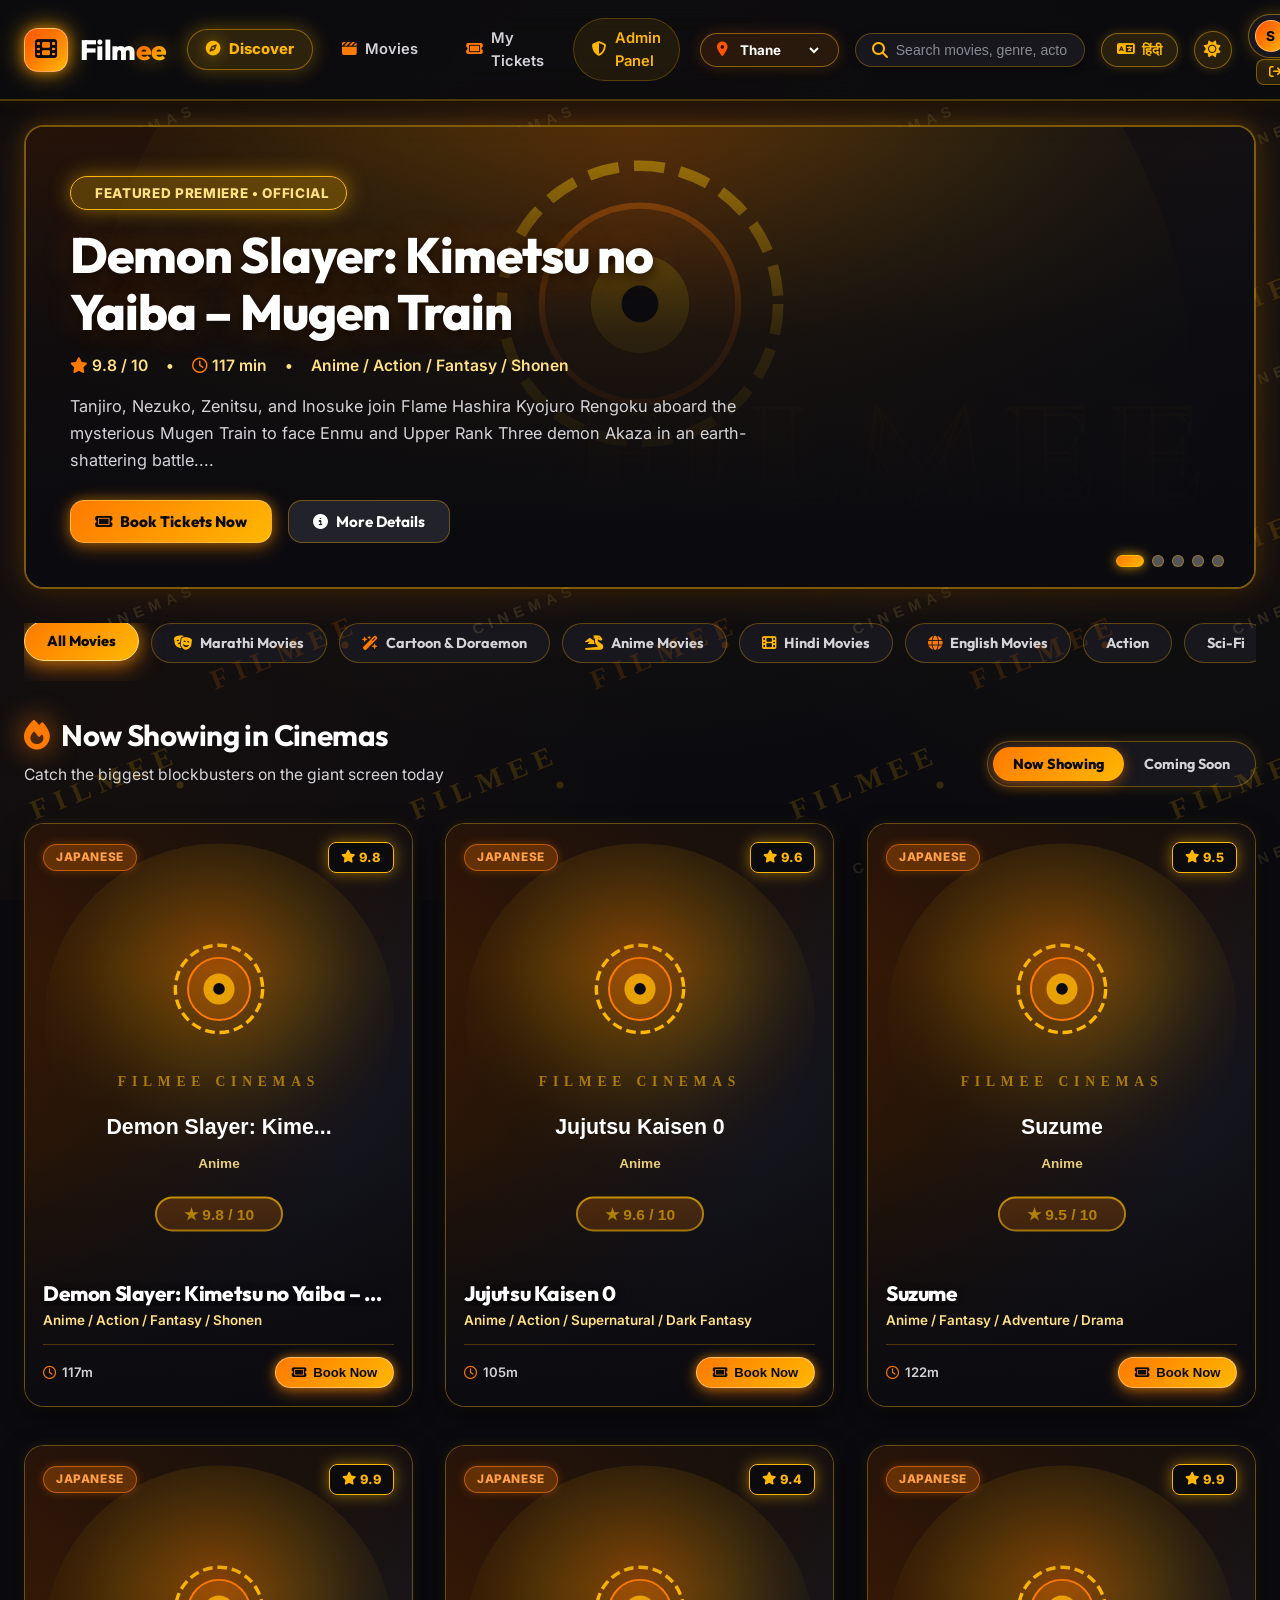
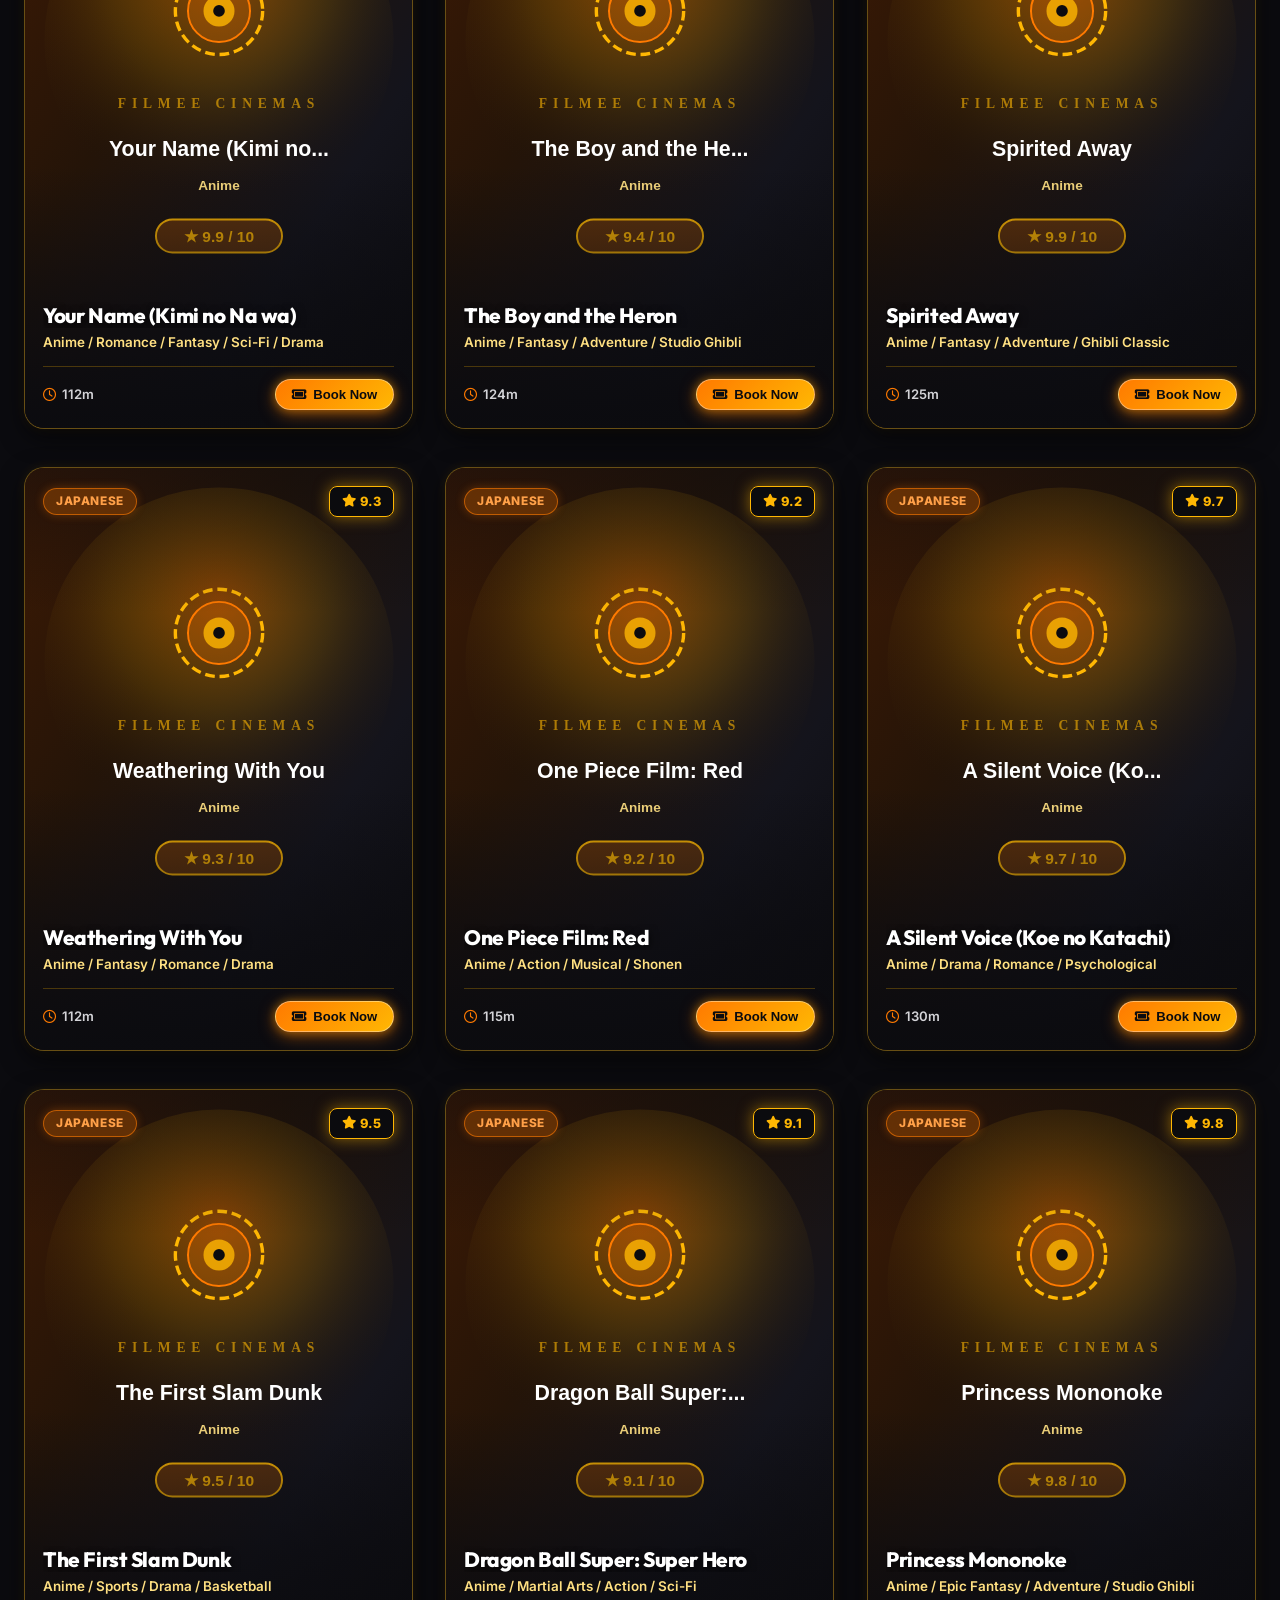
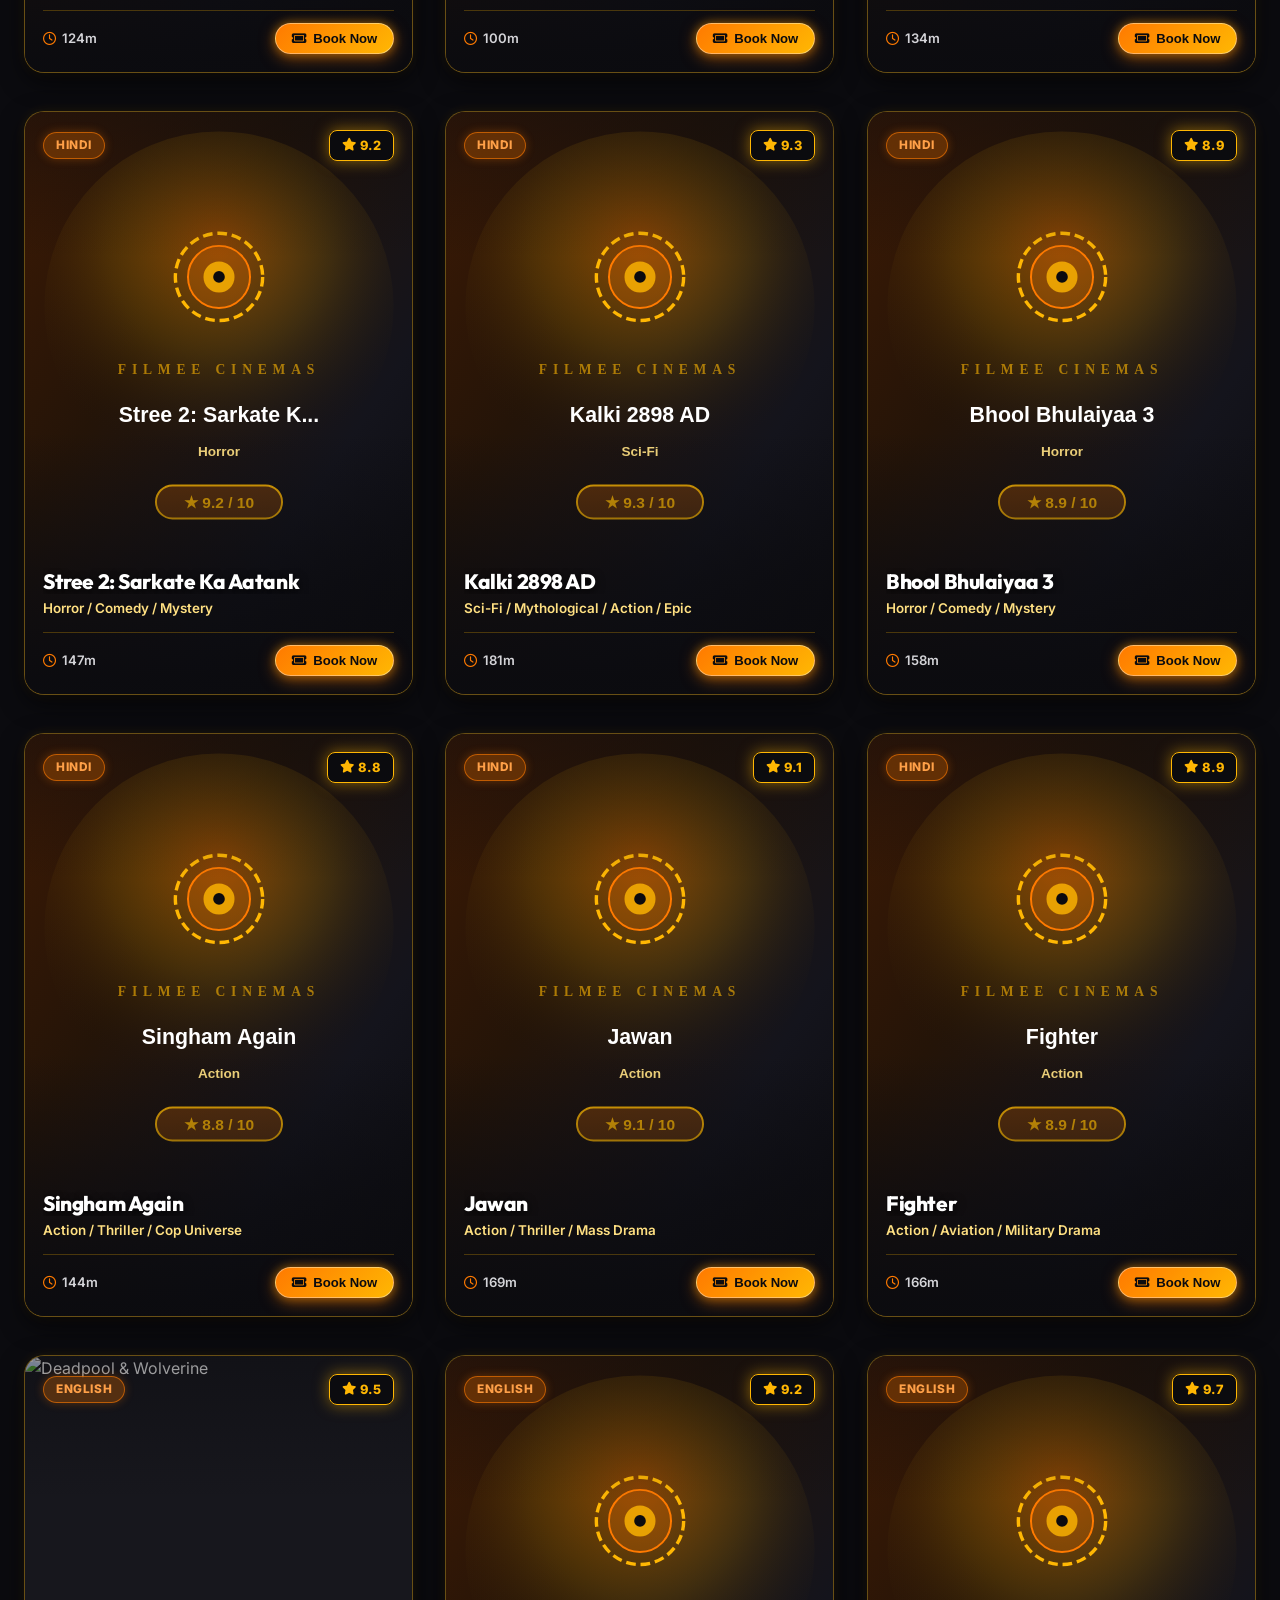
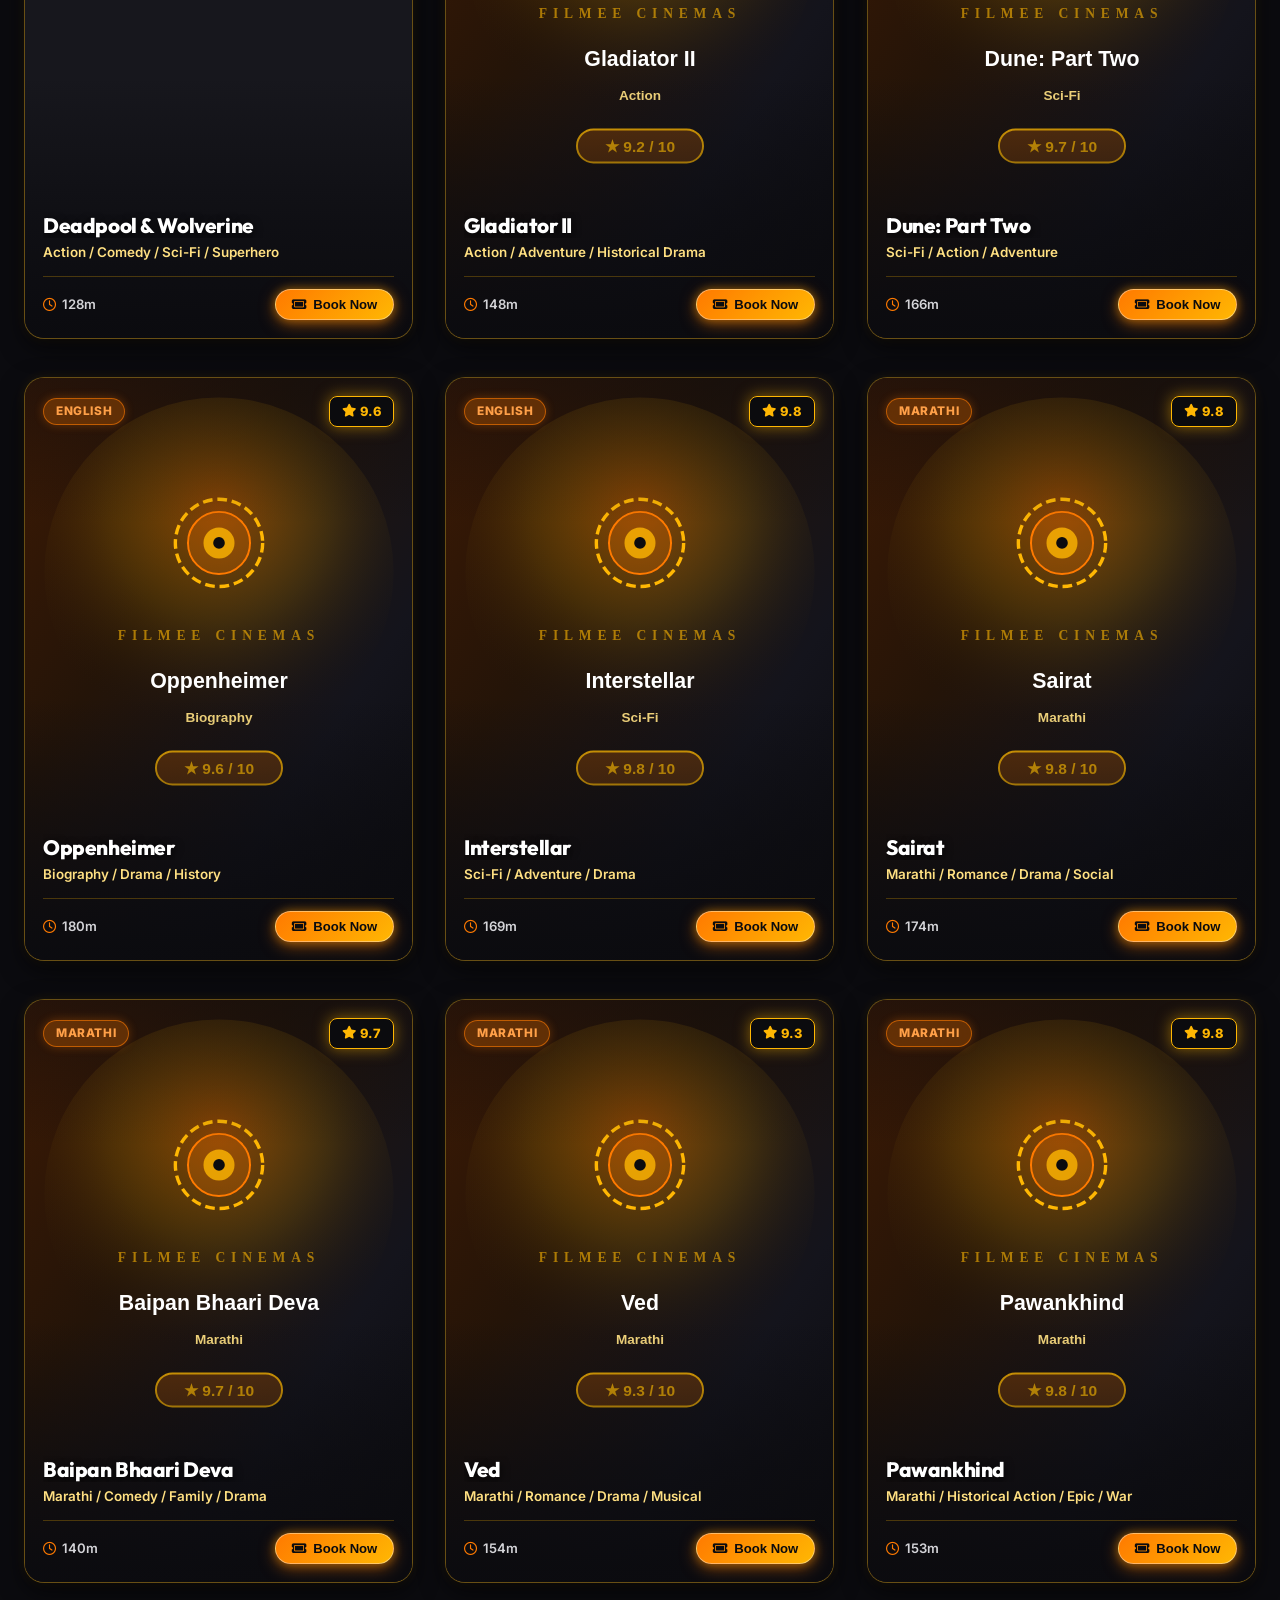
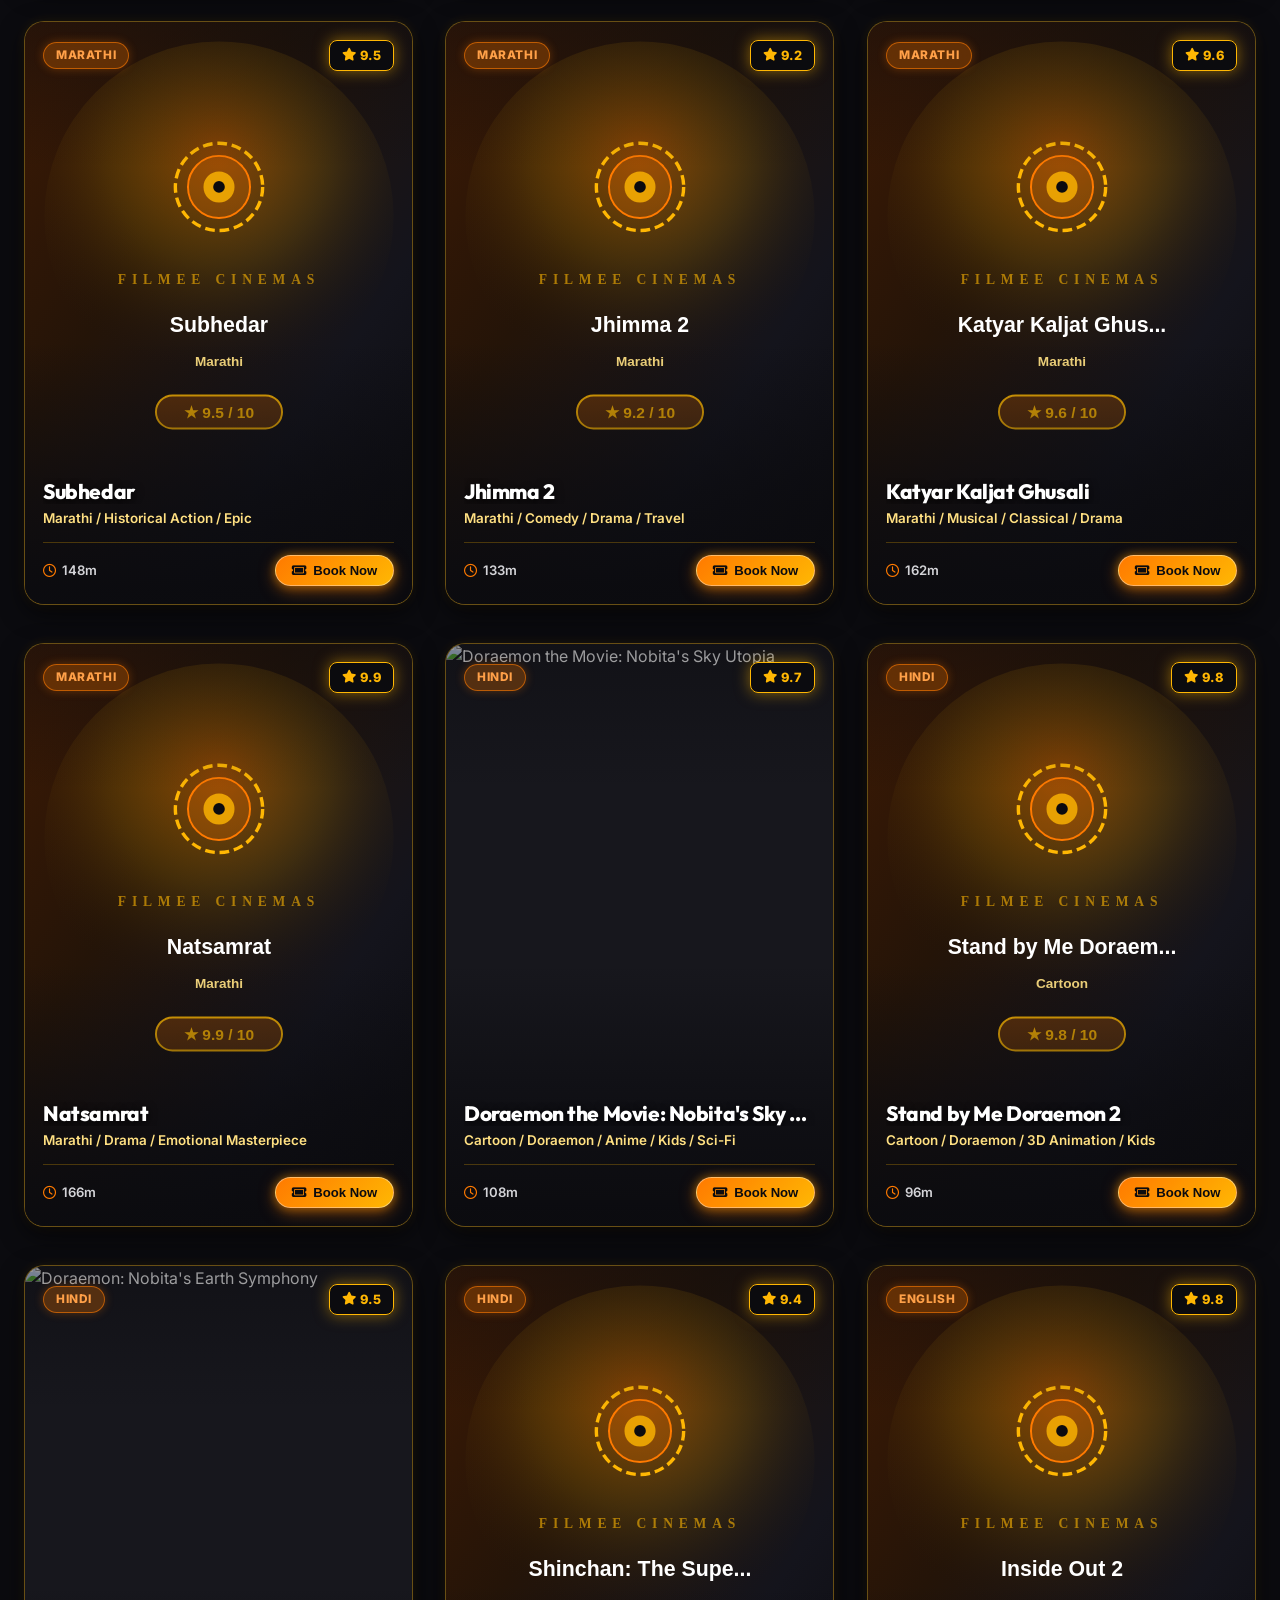
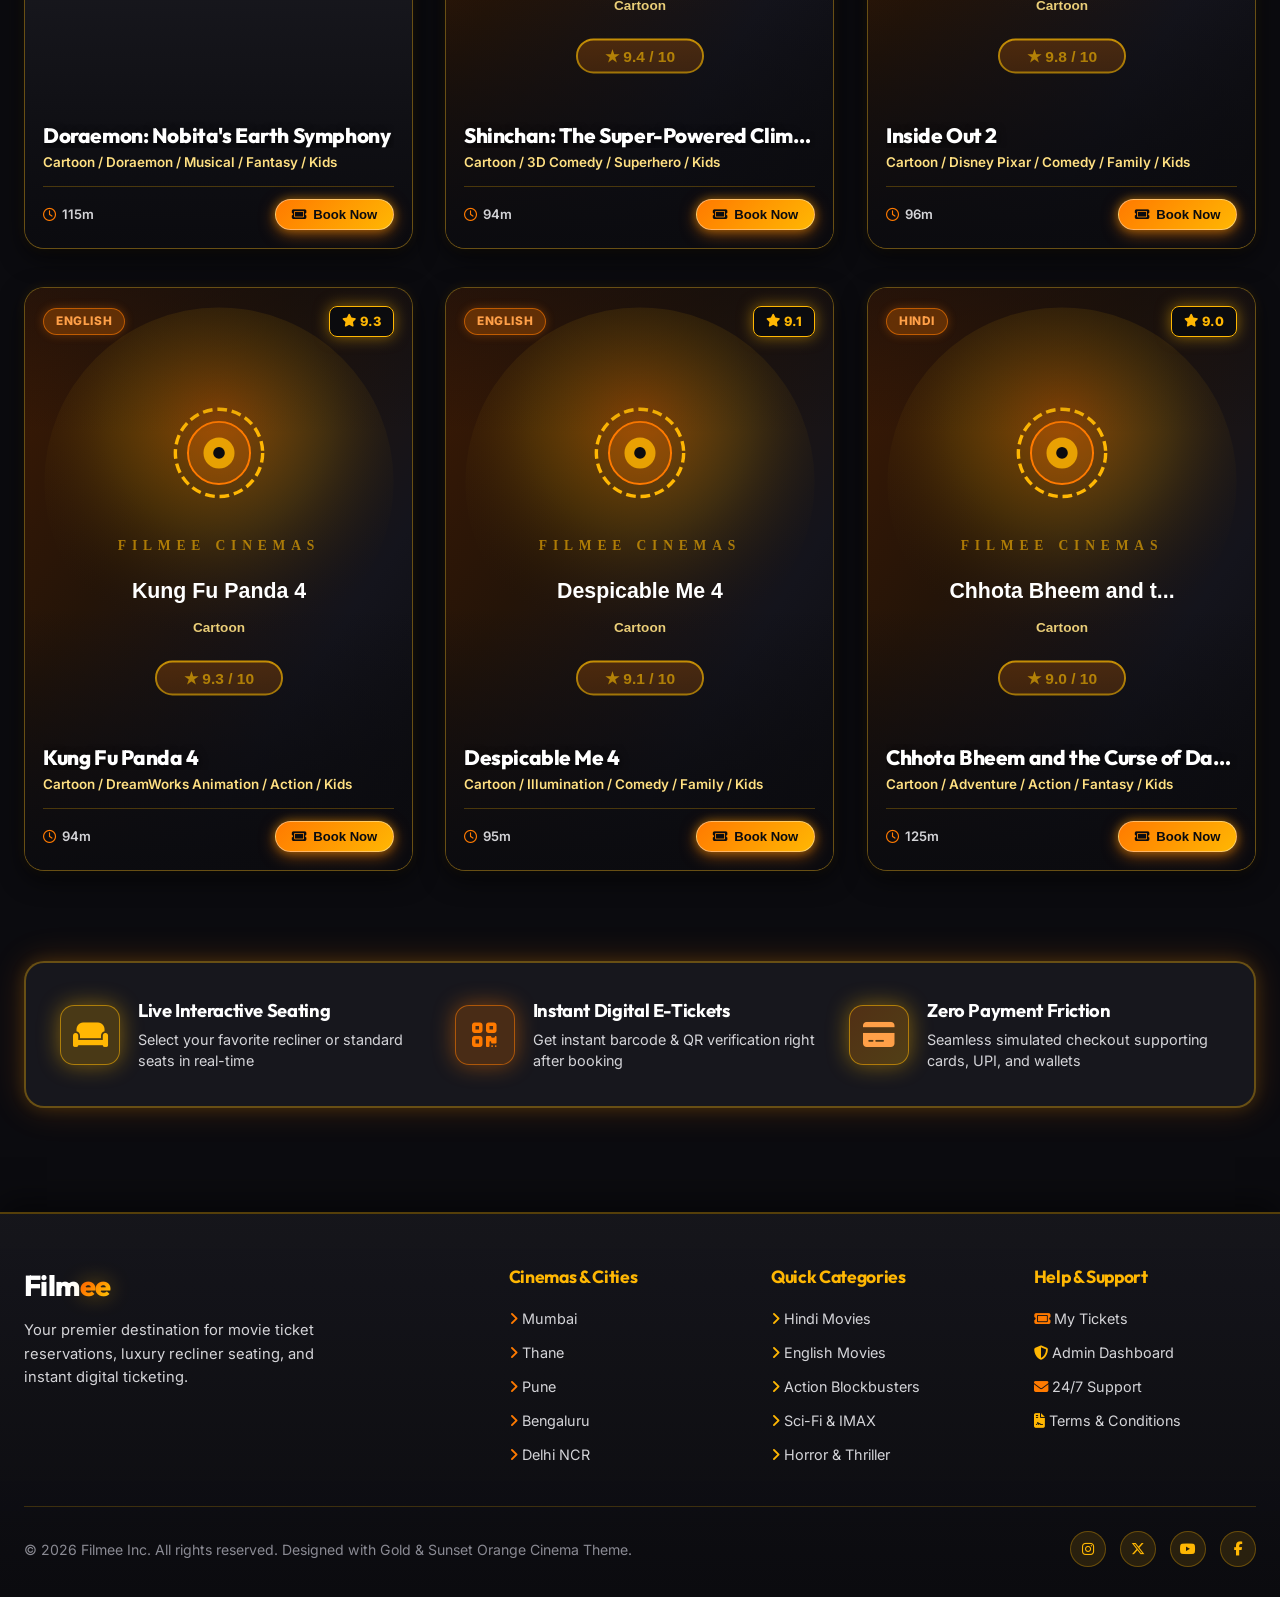
==== src/main/webapp/index.html @ ad471dac "Add authentic official posters for Marathi and cartoon movies, luxury Cinzel watermarks, dark/light " ====
<!DOCTYPE html>
<html lang="en">
<head>
  <meta charset="UTF-8" />
  <meta name="viewport" content="width=device-width, initial-scale=1.0" />
  <meta name="referrer" content="no-referrer" />
  <title>Filmee | Premium Online Movie Ticket Booking</title>
  <meta name="description" content="Experience seamless movie ticket reservations with live seat selection, instant ticket generation, and real-time showtime scheduling on Filmee." />
  
  <!-- Google Fonts: Cinzel, Bebas Neue, Outfit & Inter -->
  <link rel="preconnect" href="https://fonts.googleapis.com" />
  <link rel="preconnect" href="https://fonts.gstatic.com" crossorigin />
  <link href="https://fonts.googleapis.com/css2?family=Bebas+Neue&family=Cinzel:wght@700;800;900&family=Inter:wght@300;400;500;600;700&family=Outfit:wght@500;600;700;800;900&display=swap" rel="stylesheet" />
  
  <!-- Font Awesome Icons -->
  <link rel="stylesheet" href="https://cdnjs.cloudflare.com/ajax/libs/font-awesome/6.5.1/css/all.min.css" />
  
  <!-- App Stylesheet -->
  <link rel="stylesheet" href="css/style.css" />
</head>
<body>

  <!-- ==================== TOP NAVIGATION BAR ==================== -->
  <header class="navbar" id="navbar">
    <div class="nav-container">
      <div class="nav-brand" onclick="app.navigateTo('home')">
        <div class="brand-icon">
          <i class="fa-solid fa-film"></i>
        </div>
        <span class="brand-name">Film<span>ee</span></span>
      </div>

      <nav class="nav-menu">
        <a href="#home" class="nav-link active" onclick="app.navigateTo('home')" id="nav-home">
          <i class="fa-solid fa-compass"></i> Discover
        </a>
        <a href="#movies" class="nav-link" onclick="app.navigateTo('movies')" id="nav-movies">
          <i class="fa-solid fa-clapperboard"></i> Movies
        </a>
        <a href="#bookings" class="nav-link" onclick="app.navigateTo('my-bookings')" id="nav-bookings">
          <i class="fa-solid fa-ticket"></i> My Tickets
        </a>
        <a href="#admin" class="nav-link admin-nav-link" onclick="app.navigateTo('admin')" id="nav-admin">
          <i class="fa-solid fa-shield-halved"></i> Admin Panel
        </a>
      </nav>

      <div class="nav-actions">
        <!-- City Selector -->
        <div class="city-selector">
          <i class="fa-solid fa-location-dot"></i>
          <select id="citySelect" onchange="app.onCityChange(this.value)">
            <option value="Thane">Thane</option>
            <option value="Mumbai">Mumbai</option>
            <option value="Pune">Pune</option>
            <option value="Bengaluru">Bengaluru</option>
            <option value="Delhi NCR">Delhi NCR</option>
          </select>
        </div>

        <!-- Search Button (Mobile/Desktop) -->
        <div class="search-box">
          <i class="fa-solid fa-magnifying-glass"></i>
          <input type="text" id="globalSearchInput" placeholder="Search movies, genre, actor..." oninput="app.handleSearch(this.value)" />
        </div>

        <!-- Language Selector (English / Hindi) -->
        <button class="nav-control-btn lang-toggle-btn" id="langToggleBtn" onclick="app.toggleLanguage()" title="Switch Language / भाषा बदलें">
          <i class="fa-solid fa-language text-gold"></i>
          <span id="langBtnText">हिंदी</span>
        </button>

        <!-- Dark / Light Theme Toggle -->
        <button class="nav-control-btn theme-toggle-btn" id="themeToggleBtn" onclick="app.toggleTheme()" title="Switch Theme (Dark / Light)">
          <i class="fa-solid fa-sun text-gold" id="themeIcon"></i>
        </button>

        <!-- Auth Button / User Profile -->
        <div class="auth-wrapper" id="authWrapper">
          <!-- Rendered dynamically by JS -->
        </div>
      </div>
    </div>
  </header>

  <!-- ==================== MAIN CONTENT CONTAINER ==================== -->
  <main class="main-content" id="mainContent">

    <!-- VIEW 1: HOME & DISCOVERY -->
    <section id="view-home" class="app-view active">
      <!-- Hero Banner Carousel -->
      <div class="hero-carousel" id="heroCarousel">
        <div class="carousel-slide" id="featuredSlide">
          <!-- Featured Movie Hero Card -->
        </div>
        <div class="carousel-indicators" id="carouselIndicators"></div>
      </div>

      <!-- Quick Category Chips -->
      <div class="genre-filter-bar" id="genreFilterBar">
        <button class="chip active" onclick="app.filterByGenre('ALL')">All Movies</button>
        <button class="chip" onclick="app.filterByGenre('Marathi')"><i class="fa-solid fa-masks-theater text-gold"></i> Marathi Movies</button>
        <button class="chip" onclick="app.filterByGenre('Cartoon')"><i class="fa-solid fa-wand-magic-sparkles text-orange"></i> Cartoon & Doraemon</button>
        <button class="chip" onclick="app.filterByGenre('Anime')"><i class="fa-solid fa-dragon text-gold"></i> Anime Movies</button>
        <button class="chip" onclick="app.filterByGenre('Hindi')"><i class="fa-solid fa-film text-gold"></i> Hindi Movies</button>
        <button class="chip" onclick="app.filterByGenre('English')"><i class="fa-solid fa-globe text-orange"></i> English Movies</button>
        <button class="chip" onclick="app.filterByGenre('Action')">Action</button>
        <button class="chip" onclick="app.filterByGenre('Sci-Fi')">Sci-Fi</button>
        <button class="chip" onclick="app.filterByGenre('Fantasy')">Fantasy</button>
        <button class="chip" onclick="app.filterByGenre('Horror')">Horror & Comedy</button>
        <button class="chip" onclick="app.filterByGenre('Drama')">Drama</button>
      </div>

      <!-- Section: Now Showing -->
      <div class="section-container">
        <div class="section-header">
          <div>
            <h2 class="section-title"><i class="fa-solid fa-fire text-accent"></i> Now Showing in Cinemas</h2>
            <p class="section-subtitle">Catch the biggest blockbusters on the giant screen today</p>
          </div>
          <div class="tab-pills">
            <button class="pill-btn active" id="pill-now-showing" onclick="app.switchMovieTab('NOW_SHOWING')">Now Showing</button>
            <button class="pill-btn" id="pill-upcoming" onclick="app.switchMovieTab('UPCOMING')">Coming Soon</button>
          </div>
        </div>

        <div class="movie-grid" id="movieGrid">
          <!-- Movie cards rendered dynamically -->
        </div>
      </div>

      <!-- Section: Why Filmee / Features -->
      <div class="features-banner">
        <div class="feature-item">
          <div class="feature-icon"><i class="fa-solid fa-couch"></i></div>
          <div class="feature-info">
            <h4>Live Interactive Seating</h4>
            <p>Select your favorite recliner or standard seats in real-time</p>
          </div>
        </div>
        <div class="feature-item">
          <div class="feature-icon"><i class="fa-solid fa-qrcode"></i></div>
          <div class="feature-info">
            <h4>Instant Digital E-Tickets</h4>
            <p>Get instant barcode & QR verification right after booking</p>
          </div>
        </div>
        <div class="feature-item">
          <div class="feature-icon"><i class="fa-solid fa-credit-card"></i></div>
          <div class="feature-info">
            <h4>Zero Payment Friction</h4>
            <p>Seamless simulated checkout supporting cards, UPI, and wallets</p>
          </div>
        </div>
      </div>
    </section>

    <!-- VIEW 2: MOVIE DETAILS & SHOWTIME SELECTOR -->
    <section id="view-movie-details" class="app-view">
      <div class="details-backdrop" id="movieBackdrop"></div>
      
      <div class="details-content-container">
        <button class="back-btn" onclick="app.navigateTo('home')">
          <i class="fa-solid fa-arrow-left"></i> Back to Movies
        </button>

        <div class="movie-hero-info" id="movieHeroInfo">
          <!-- Rendered dynamically -->
        </div>

        <!-- Showtime & Date Selection Section -->
        <div class="booking-scheduler-box">
          <div class="scheduler-header">
            <h3><i class="fa-solid fa-calendar-days text-accent"></i> 1. Select Date & Showtime</h3>
            <span class="badge badge-info"><i class="fa-solid fa-circle-check"></i> Live Auditoriums</span>
          </div>

          <!-- Date Selector Ribbon -->
          <div class="date-ribbon" id="dateRibbon">
            <!-- Rendered dynamically: Today, Tomorrow, Day+2... -->
          </div>

          <!-- Theaters & Showtimes list -->
          <div class="theaters-show-list" id="theatersShowList">
            <!-- Rendered dynamically -->
          </div>
        </div>
      </div>
    </section>

    <!-- VIEW 3: INTERACTIVE SEAT SELECTION -->
    <section id="view-seat-selection" class="app-view">
      <div class="seat-view-container">
        <!-- Breadcrumb Header -->
        <div class="seat-header-bar">
          <button class="back-btn" onclick="app.backToShowSelection()">
            <i class="fa-solid fa-arrow-left"></i> Change Show
          </button>
          
          <div class="seat-header-info" id="seatHeaderInfo">
            <!-- Movie Title, Audi, Date & Time -->
          </div>

          <div class="seat-timer-badge" id="seatHoldTimer">
            <i class="fa-solid fa-stopwatch"></i> Seat Hold: <span id="timerCountdown">05:00</span>
          </div>
        </div>

        <!-- Cinema Screen Curve -->
        <div class="screen-perspective">
          <div class="cinema-screen">
            <span class="screen-label">CINEMA SCREEN THIS WAY</span>
          </div>
          <div class="screen-glow"></div>
        </div>

        <!-- Seat Legend -->
        <div class="seat-legend">
          <div class="legend-item">
            <span class="seat-sample seat-available"></span>
            <span>Available (₹<span id="legendStdPrice">180</span>)</span>
          </div>
          <div class="legend-item">
            <span class="seat-sample seat-premium-sample"></span>
            <span>Premium Recliner (₹<span id="legendPremPrice">300</span>)</span>
          </div>
          <div class="legend-item">
            <span class="seat-sample seat-selected"></span>
            <span>Selected</span>
          </div>
          <div class="legend-item">
            <span class="seat-sample seat-booked"></span>
            <span>Booked / Unavailable</span>
          </div>
        </div>

        <!-- Interactive Seat Grid Container -->
        <div class="auditorium-grid" id="auditoriumGrid">
          <!-- Rows A-H & Seats rendered via JS -->
        </div>

        <!-- Floating Bottom Checkout Bar -->
        <div class="seat-bottom-bar" id="seatBottomBar">
          <div class="seat-summary-left">
            <div class="selected-seats-badge">
              <span class="count" id="selectedSeatCount">0</span> Tickets Selected
            </div>
            <div class="seat-list-preview" id="selectedSeatList">No seats selected yet</div>
          </div>
          
          <div class="seat-summary-right">
            <div class="total-price-box">
              <span class="total-label">Total Amount:</span>
              <span class="total-value">₹<span id="selectedTotalPrice">0.00</span></span>
            </div>
            <button class="btn btn-primary btn-checkout" id="btnProceedToPay" onclick="app.openCheckoutModal()" disabled>
              Proceed to Pay <i class="fa-solid fa-arrow-right"></i>
            </button>
          </div>
        </div>
      </div>
    </section>

    <!-- VIEW 4: MY BOOKINGS -->
    <section id="view-my-bookings" class="app-view">
      <div class="section-container">
        <div class="section-header">
          <div>
            <h2 class="section-title"><i class="fa-solid fa-ticket text-accent"></i> My Movie Bookings</h2>
            <p class="section-subtitle">Access your digital tickets, booking codes, and payment receipts</p>
          </div>
          <button class="btn btn-secondary" onclick="app.navigateTo('home')">
            <i class="fa-solid fa-plus"></i> Book New Ticket
          </button>
        </div>

        <div class="my-bookings-container" id="myBookingsContainer">
          <!-- Booking cards loaded here -->
        </div>
      </div>
    </section>

    <!-- VIEW 5: ADMIN DASHBOARD -->
    <section id="view-admin" class="app-view">
      <div class="admin-container">
        <div class="admin-sidebar">
          <div class="admin-profile-badge">
            <i class="fa-solid fa-user-gear"></i>
            <div>
              <strong id="adminUsername">Administrator</strong>
              <small class="text-accent">Filmee Control Center</small>
            </div>
          </div>

          <nav class="admin-nav">
            <button class="admin-nav-item active" onclick="app.switchAdminTab('overview')" id="adm-tab-overview">
              <i class="fa-solid fa-chart-line"></i> Dashboard & Metrics
            </button>
            <button class="admin-nav-item" onclick="app.switchAdminTab('movies')" id="adm-tab-movies">
              <i class="fa-solid fa-film"></i> Manage Movies
            </button>
            <button class="admin-nav-item" onclick="app.switchAdminTab('shows')" id="adm-tab-shows">
              <i class="fa-solid fa-calendar-check"></i> Manage Shows
            </button>
            <button class="admin-nav-item" onclick="app.switchAdminTab('bookings')" id="adm-tab-bookings">
              <i class="fa-solid fa-receipt"></i> Booking Logs
            </button>
          </nav>
        </div>

        <div class="admin-content-area" id="adminContentArea">
          <!-- Admin tabs rendered here -->
        </div>
      </div>
    </section>

  </main>

  <!-- ==================== FOOTER ==================== -->
  <footer class="app-footer">
    <div class="footer-container">
      <div class="footer-brand">
        <h3 class="brand-name">Film<span>ee</span></h3>
        <p>Your premier destination for movie ticket reservations, luxury recliner seating, and instant digital ticketing.</p>
      </div>

      <div class="footer-col">
        <h4>Cinemas & Cities</h4>
        <ul class="footer-links">
          <li><a href="#home" onclick="app.onCityChange('Mumbai')"><i class="fa-solid fa-angle-right text-orange"></i> Mumbai</a></li>
          <li><a href="#home" onclick="app.onCityChange('Thane')"><i class="fa-solid fa-angle-right text-orange"></i> Thane</a></li>
          <li><a href="#home" onclick="app.onCityChange('Pune')"><i class="fa-solid fa-angle-right text-orange"></i> Pune</a></li>
          <li><a href="#home" onclick="app.onCityChange('Bengaluru')"><i class="fa-solid fa-angle-right text-orange"></i> Bengaluru</a></li>
          <li><a href="#home" onclick="app.onCityChange('Delhi NCR')"><i class="fa-solid fa-angle-right text-orange"></i> Delhi NCR</a></li>
        </ul>
      </div>

      <div class="footer-col">
        <h4>Quick Categories</h4>
        <ul class="footer-links">
          <li><a href="#home" onclick="app.filterByGenre('Hindi')"><i class="fa-solid fa-angle-right text-gold"></i> Hindi Movies</a></li>
          <li><a href="#home" onclick="app.filterByGenre('English')"><i class="fa-solid fa-angle-right text-gold"></i> English Movies</a></li>
          <li><a href="#home" onclick="app.filterByGenre('Action')"><i class="fa-solid fa-angle-right text-gold"></i> Action Blockbusters</a></li>
          <li><a href="#home" onclick="app.filterByGenre('Sci-Fi')"><i class="fa-solid fa-angle-right text-gold"></i> Sci-Fi & IMAX</a></li>
          <li><a href="#home" onclick="app.filterByGenre('Horror')"><i class="fa-solid fa-angle-right text-gold"></i> Horror & Thriller</a></li>
        </ul>
      </div>

      <div class="footer-col">
        <h4>Help & Support</h4>
        <ul class="footer-links">
          <li><a href="#bookings" onclick="app.navigateTo('my-bookings')"><i class="fa-solid fa-ticket text-orange"></i> My Tickets</a></li>
          <li><a href="#admin" onclick="app.navigateTo('admin')"><i class="fa-solid fa-shield-halved text-gold"></i> Admin Dashboard</a></li>
          <li><a href="mailto:support@filmee.com"><i class="fa-solid fa-envelope text-orange"></i> 24/7 Support</a></li>
          <li><a href="#home"><i class="fa-solid fa-file-contract text-gold"></i> Terms & Conditions</a></li>
        </ul>
      </div>
    </div>

    <div class="footer-bottom">
      <p>© 2026 Filmee Inc. All rights reserved. Designed with Gold & Sunset Orange Cinema Theme.</p>
      <div class="footer-socials">
        <a href="#" aria-label="Instagram"><i class="fa-brands fa-instagram"></i></a>
        <a href="#" aria-label="Twitter"><i class="fa-brands fa-x-twitter"></i></a>
        <a href="#" aria-label="YouTube"><i class="fa-brands fa-youtube"></i></a>
        <a href="#" aria-label="Facebook"><i class="fa-brands fa-facebook-f"></i></a>
      </div>
    </div>
  </footer>

  <!-- ==================== MODALS & POPUPS ==================== -->

  <!-- AUTH MODAL (LOGIN / REGISTER) -->
  <div class="modal-backdrop" id="authModal">
    <div class="modal-box modal-auth">
      <button class="modal-close" onclick="app.closeModal('authModal')"><i class="fa-solid fa-xmark"></i></button>
      
      <div class="auth-tabs">
        <button class="auth-tab-btn active" id="tab-login" onclick="app.switchAuthForm('login')">Sign In</button>
        <button class="auth-tab-btn" id="tab-register" onclick="app.switchAuthForm('register')">Create Account</button>
      </div>

      <!-- Sign In Form -->
      <form id="formLogin" class="auth-form active" onsubmit="app.handleLoginSubmit(event)">
        <h3>Welcome Back!</h3>
        <p class="auth-help">Log in to book tickets and manage your reservations.</p>

        <div class="form-group">
          <label><i class="fa-solid fa-envelope"></i> Email Address</label>
          <input type="email" id="loginEmail" required placeholder="e.g. soham@example.com" value="soham@example.com" />
        </div>

        <div class="form-group">
          <label><i class="fa-solid fa-lock"></i> Password</label>
          <input type="password" id="loginPassword" required placeholder="••••••••" value="user123" />
        </div>

        <!-- Quick Demo Switcher -->
        <div class="demo-logins">
          <span>Quick Demo Fill:</span>
          <button type="button" class="btn-xs" onclick="app.fillDemoCredentials('customer')">Customer</button>
          <button type="button" class="btn-xs" onclick="app.fillDemoCredentials('admin')">Admin</button>
        </div>

        <button type="submit" class="btn btn-primary btn-block">
          <i class="fa-solid fa-right-to-bracket"></i> Sign In to Filmee
        </button>
      </form>

      <!-- Register Form -->
      <form id="formRegister" class="auth-form" onsubmit="app.handleRegisterSubmit(event)">
        <h3>Create Your Account</h3>
        <p class="auth-help">Join Filmee for instant seat booking and exclusive discounts.</p>

        <div class="form-group">
          <label><i class="fa-solid fa-user"></i> Full Name</label>
          <input type="text" id="regName" required placeholder="e.g. Soham Sonawan" />
        </div>

        <div class="form-group">
          <label><i class="fa-solid fa-envelope"></i> Email Address</label>
          <input type="email" id="regEmail" required placeholder="e.g. name@domain.com" />
        </div>

        <div class="form-group">
          <label><i class="fa-solid fa-phone"></i> Phone Number</label>
          <input type="tel" id="regPhone" required placeholder="10-digit mobile number" />
        </div>

        <div class="form-group">
          <label><i class="fa-solid fa-lock"></i> Password</label>
          <input type="password" id="regPassword" required placeholder="Create a strong password" />
        </div>

        <button type="submit" class="btn btn-primary btn-block">
          <i class="fa-solid fa-user-plus"></i> Complete Registration
        </button>
      </form>
    </div>
  </div>

  <!-- CHECKOUT & DUMMY PAYMENT MODAL -->
  <div class="modal-backdrop" id="checkoutModal">
    <div class="modal-box modal-checkout">
      <button class="modal-close" onclick="app.closeModal('checkoutModal')"><i class="fa-solid fa-xmark"></i></button>

      <div class="checkout-header">
        <h3 class="modal-title"><i class="fa-solid fa-shield-check text-accent"></i> Complete Reservation</h3>
        <p class="text-muted">Simulated Secure Payment Gateway</p>
      </div>

      <div class="checkout-grid">
        <!-- Booking Breakdown Summary -->
        <div class="checkout-order-summary">
          <h4><i class="fa-solid fa-receipt"></i> Booking Summary</h4>
          <div class="summary-line">
            <span class="text-muted">Movie:</span>
            <strong id="chkMovieTitle">-</strong>
          </div>
          <div class="summary-line">
            <span class="text-muted">Auditorium & Date:</span>
            <span id="chkAudiDate">-</span>
          </div>
          <div class="summary-line">
            <span class="text-muted">Showtime:</span>
            <span id="chkShowtime">-</span>
          </div>
          <div class="summary-line">
            <span class="text-muted">Selected Seats:</span>
            <strong class="text-accent" id="chkSeats">-</strong>
          </div>

          <hr class="divider" />

          <div class="summary-line">
            <span>Ticket Subtotal:</span>
            <span>₹<span id="chkSubtotal">0.00</span></span>
          </div>
          <div class="summary-line">
            <span>Convenience Fee & GST (18%):</span>
            <span>₹<span id="chkFee">0.00</span></span>
          </div>
          
          <div class="summary-line total-highlight">
            <strong>Grand Total:</strong>
            <strong class="text-accent">₹<span id="chkGrandTotal">0.00</span></strong>
          </div>
        </div>

        <!-- Payment Form -->
        <div class="checkout-payment-form">
          <h4>Select Payment Method</h4>
          
          <div class="payment-tabs">
            <button class="pay-tab active" onclick="app.switchPaymentTab('card')" id="pay-tab-card">
              <i class="fa-solid fa-credit-card"></i> Card
            </button>
            <button class="pay-tab" onclick="app.switchPaymentTab('upi')" id="pay-tab-upi">
              <i class="fa-solid fa-mobile-screen-button"></i> UPI / QR
            </button>
            <button class="pay-tab" onclick="app.switchPaymentTab('instant')" id="pay-tab-instant">
              <i class="fa-solid fa-bolt"></i> 1-Click Test Pay
            </button>
          </div>

          <!-- Card Option -->
          <div id="pay-form-card" class="payment-view active">
            <div class="form-group">
              <label>Card Number</label>
              <input type="text" placeholder="4532 •••• •••• 8921" value="4532 8892 1092 8921" />
            </div>
            <div class="form-row">
              <div class="form-group">
                <label>Expiry Date</label>
                <input type="text" placeholder="MM/YY" value="08/28" />
              </div>
              <div class="form-group">
                <label>CVV</label>
                <input type="password" placeholder="•••" value="892" />
              </div>
            </div>
          </div>

          <!-- UPI Option -->
          <div id="pay-form-upi" class="payment-view">
            <div class="upi-box">
              <div class="upi-qr-placeholder">
                <i class="fa-solid fa-qrcode fa-4x text-accent"></i>
                <small>Scan with GPay, PhonePe, or Paytm</small>
              </div>
              <div class="form-group" style="width: 100%;">
                <label>Or enter VPA ID</label>
                <input type="text" placeholder="user@okhdfcbank" value="filmee.customer@okaxis" />
              </div>
            </div>
          </div>

          <!-- 1-Click Instant Option -->
          <div id="pay-form-instant" class="payment-view">
            <div class="instant-test-box">
              <i class="fa-solid fa-circle-check text-accent fa-2x"></i>
              <p>Sandbox Test Mode: Instantly approve the transaction with simulated confirmation.</p>
            </div>
          </div>

          <button class="btn btn-primary btn-block btn-pay-now" onclick="app.processPayment()">
            <i class="fa-solid fa-lock"></i> Pay & Confirm Reservation (₹<span id="btnPayAmount">0</span>)
          </button>
        </div>
      </div>
    </div>
  </div>

  <!-- DIGITAL TICKET MODAL -->
  <div class="modal-backdrop" id="ticketModal">
    <div class="modal-box modal-ticket-wrapper">
      <button class="modal-close" onclick="app.closeModal('ticketModal')"><i class="fa-solid fa-xmark"></i></button>

      <div class="ticket-container" id="printableTicket">
        <div class="ticket-header">
          <div class="ticket-brand">
            <i class="fa-solid fa-film text-accent"></i>
            <span>Film<span>ee</span> Cinema Pass</span>
          </div>
          <span class="ticket-status-badge"><i class="fa-solid fa-circle-check"></i> CONFIRMED</span>
        </div>

        <div class="ticket-body">
          <div class="ticket-movie-title" id="tktMovieTitle">Dune: Part Two</div>
          <div class="ticket-meta" id="tktLanguageGenre">English • Sci-Fi / Adventure</div>

          <div class="ticket-grid">
            <div class="tkt-cell">
              <span class="tkt-label">THEATER & AUDI</span>
              <strong id="tktTheaterAudi">Grand Multiplex • Audi 1</strong>
            </div>
            <div class="tkt-cell">
              <span class="tkt-label">DATE & TIME</span>
              <strong id="tktDateTime">Today • 06:30 PM</strong>
            </div>
            <div class="tkt-cell">
              <span class="tkt-label">SEAT NUMBERS</span>
              <strong class="text-accent" id="tktSeats">C4, C5</strong>
            </div>
            <div class="tkt-cell">
              <span class="tkt-label">BOOKING ID</span>
              <strong id="tktReference">FLM-2026-X89AD</strong>
            </div>
          </div>

          <div class="ticket-qr-section">
            <div class="tkt-qr">
              <i class="fa-solid fa-qrcode fa-5x"></i>
            </div>
            <div class="tkt-qr-info">
              <p><strong>Scan at cinema turnstile for entry</strong></p>
              <small class="text-muted">Booked by: <span id="tktCustomerName">Soham Sonawan</span></small><br />
              <small class="text-muted">Total Paid: ₹<span id="tktPaidAmount">360.00</span></small>
            </div>
          </div>
        </div>

        <div class="ticket-tear-line">
          <div class="notch notch-left"></div>
          <div class="tear-dots"></div>
          <div class="notch notch-right"></div>
        </div>

        <div class="ticket-footer">
          <div class="barcode-graphic">
            ||| | |||| | || ||||| ||| | ||| |||| | ||| || |||
          </div>
          <small>Enjoy your movie at Filmee Cinemas!</small>
        </div>
      </div>

      <div class="ticket-actions">
        <button class="btn btn-primary" onclick="window.print()">
          <i class="fa-solid fa-print"></i> Print / Save PDF
        </button>
        <button class="btn btn-secondary" onclick="app.navigateTo('my-bookings'); app.closeModal('ticketModal');">
          <i class="fa-solid fa-list-check"></i> View in My Tickets
        </button>
      </div>
    </div>
  </div>

  <!-- ADMIN: ADD / EDIT MOVIE MODAL -->
  <div class="modal-backdrop" id="movieModal">
    <div class="modal-box modal-admin-form">
      <button class="modal-close" onclick="app.closeModal('movieModal')"><i class="fa-solid fa-xmark"></i></button>
      <h3 id="movieModalTitle"><i class="fa-solid fa-plus-circle text-accent"></i> Add New Movie</h3>
      
      <form id="formMovie" onsubmit="app.handleSaveMovie(event)">
        <input type="hidden" id="adminMovieId" />
        
        <div class="form-group">
          <label>Movie Title</label>
          <input type="text" id="mTitle" required placeholder="e.g. Avatar: The Way of Water" />
        </div>

        <div class="form-row">
          <div class="form-group">
            <label>Genre</label>
            <input type="text" id="mGenre" required placeholder="e.g. Action / Sci-Fi" />
          </div>
          <div class="form-group">
            <label>Language</label>
            <input type="text" id="mLanguage" required placeholder="e.g. English, Hindi" />
          </div>
        </div>

        <div class="form-row">
          <div class="form-group">
            <label>Duration (minutes)</label>
            <input type="number" id="mDuration" required min="30" max="300" placeholder="150" />
          </div>
          <div class="form-group">
            <label>Status</label>
            <select id="mStatus">
              <option value="NOW_SHOWING">Now Showing</option>
              <option value="UPCOMING">Coming Soon</option>
            </select>
          </div>
        </div>

        <div class="form-group">
          <label>Poster Image URL</label>
          <input type="url" id="mPoster" required placeholder="https://images.unsplash.com/..." />
        </div>

        <div class="form-group">
          <label>Description / Synopsis</label>
          <textarea id="mDescription" rows="3" placeholder="Brief synopsis of the film..."></textarea>
        </div>

        <button type="submit" class="btn btn-primary btn-block">
          <i class="fa-solid fa-floppy-disk"></i> Save Movie
        </button>
      </form>
    </div>
  </div>

  <!-- ADMIN: ADD SHOW MODAL -->
  <div class="modal-backdrop" id="showModal">
    <div class="modal-box modal-admin-form">
      <button class="modal-close" onclick="app.closeModal('showModal')"><i class="fa-solid fa-xmark"></i></button>
      <h3><i class="fa-solid fa-calendar-plus text-accent"></i> Schedule New Show</h3>

      <form id="formShow" onsubmit="app.handleSaveShow(event)">
        <div class="form-group">
          <label>Select Movie</label>
          <select id="showMovieSelect" required></select>
        </div>

        <div class="form-group">
          <label>Select Auditorium / Screen</label>
          <select id="showScreenSelect" required></select>
        </div>

        <div class="form-row">
          <div class="form-group">
            <label>Show Date</label>
            <input type="date" id="showDateInput" required />
          </div>
          <div class="form-group">
            <label>Start Time</label>
            <input type="time" id="showTimeInput" required />
          </div>
        </div>

        <div class="form-row">
          <div class="form-group">
            <label>Standard Seat Price (₹)</label>
            <input type="number" id="showStdPrice" required min="50" max="2000" value="180" />
          </div>
          <div class="form-group">
            <label>Premium Recliner Price (₹)</label>
            <input type="number" id="showPremPrice" required min="50" max="3000" value="300" />
          </div>
        </div>

        <button type="submit" class="btn btn-primary btn-block">
          <i class="fa-solid fa-check"></i> Add Show to Schedule
        </button>
      </form>
    </div>
  </div>

  <!-- NOTIFICATION TOAST -->
  <div class="toast-container" id="toastContainer"></div>

  <!-- Application Scripts -->
  <script src="js/data.js"></script>
  <script src="js/storage.js"></script>
  <script src="js/api-client.js"></script>
  <script src="js/app.js"></script>
</body>
</html>
---- src/main/webapp/css/style.css ----
/* =============================================================================
   Filmee: Online Movie Ticket Booking System
   Design System & Styling - Heavy Cinema Gold & Sunset Orange Theme
   ============================================================================= */

@import url('https://fonts.googleapis.com/css2?family=Bebas+Neue&family=Cinzel:wght@700;800;900&family=Inter:wght@300;400;500;600;700&family=Outfit:wght@500;600;700;800;900&display=swap');

:root {
  /* Core Canvas & Card Base */
  --bg-dark: #0B0B0F;
  --bg-surface: #17171D;
  --bg-surface-elevated: #22222B;
  --bg-card: #17171D;
  --bg-glass: rgba(11, 11, 15, 0.92);

  /* Gold & Orange Dominant Palette */
  --accent-primary: #FF7A00;
  --accent-secondary: #FFB703;
  --accent-gold: #FFB703;
  --accent-gold-light: #FFE082;
  --accent-gold-dark: #D97706;
  --accent-gold-rich: #FFC107;
  --accent-orange: #FF7A00;
  --accent-orange-light: #FFA048;
  --accent-orange-bright: #FF5400;
  --accent-orange-deep: #E65100;

  /* Cinema Gradients */
  --accent-gradient: linear-gradient(135deg, #FF7A00 0%, #FFB703 100%);
  --accent-gold-gradient: linear-gradient(135deg, #FFE082 0%, #FFB703 50%, #F59E0B 100%);
  --accent-orange-gradient: linear-gradient(135deg, #FFA048 0%, #FF7A00 50%, #FF5400 100%);
  --accent-cinema-gradient: linear-gradient(135deg, #FF5400 0%, #FF7A00 45%, #FFB703 100%);
  --accent-gold-glow-gradient: linear-gradient(135deg, rgba(255, 183, 3, 0.25) 0%, rgba(255, 122, 0, 0.25) 100%);
  --accent-hover: #FFB703;

  /* Typography */
  --text-main: #FFFFFF;
  --text-secondary: #D4D4D8;
  --text-muted: #8A8A93;
  --text-gold: #FFB703;
  --text-orange: #FF7A00;

  /* Borders & Focus Rings */
  --border-light: rgba(255, 183, 3, 0.25);
  --border-subtle: #29292F;
  --border-focus: rgba(255, 122, 0, 0.75);
  --border-gold: rgba(255, 183, 3, 0.55);
  --border-orange: rgba(255, 122, 0, 0.55);
  --border-gold-orange: linear-gradient(135deg, #FF7A00, #FFB703);

  --radius-sm: 8px;
  --radius-md: 14px;
  --radius-lg: 20px;
  --radius-full: 9999px;

  /* Glows & Shadows */
  --shadow-subtle: 0 4px 20px rgba(0, 0, 0, 0.6);
  --shadow-glow: 0 0 25px rgba(255, 122, 0, 0.5);
  --shadow-gold: 0 0 25px rgba(255, 183, 3, 0.6);
  --shadow-orange: 0 0 25px rgba(255, 122, 0, 0.6);
  --shadow-neon: 0 0 15px rgba(255, 183, 3, 0.5);
  --shadow-heavy-gold-orange: 0 10px 35px rgba(255, 122, 0, 0.35), 0 0 20px rgba(255, 183, 3, 0.3);

  --font-heading: 'Outfit', sans-serif;
  --font-body: 'Inter', sans-serif;
  --font-watermark: 'Cinzel', 'Bebas Neue', 'Outfit', serif;
  --transition: all 0.25s cubic-bezier(0.4, 0, 0.2, 1);
}

/* ==================== LIGHT THEME OVERRIDES ==================== */
[data-theme="light"] {
  --bg-dark: #F5F5F7;
  --bg-surface: #FFFFFF;
  --bg-surface-elevated: #F0F0F4;
  --bg-card: #FFFFFF;
  --bg-glass: rgba(255, 255, 255, 0.94);

  --text-main: #18181B;
  --text-secondary: #52525B;
  --text-muted: #71717A;
  --text-gold: #D97706;
  --text-orange: #EA580C;

  --border-light: rgba(217, 119, 6, 0.22);
  --border-subtle: #E4E4E7;
  --border-focus: rgba(234, 88, 12, 0.75);
  --border-gold: rgba(217, 119, 6, 0.45);
  --border-orange: rgba(234, 88, 12, 0.45);

  --shadow-subtle: 0 4px 20px rgba(0, 0, 0, 0.07);
  --shadow-glow: 0 0 20px rgba(255, 122, 0, 0.2);
  --shadow-gold: 0 0 20px rgba(255, 183, 3, 0.25);
  --shadow-orange: 0 0 20px rgba(255, 122, 0, 0.25);
}

[data-theme="light"] body {
  background-color: var(--bg-dark);
  background-image: 
    radial-gradient(circle at 50% 0%, rgba(255, 122, 0, 0.08) 0%, rgba(255, 183, 3, 0.04) 35%, transparent 70%),
    radial-gradient(circle at 90% 40%, rgba(255, 183, 3, 0.03) 0%, transparent 40%),
    radial-gradient(circle at 10% 80%, rgba(255, 122, 0, 0.03) 0%, transparent 40%);
  color: var(--text-main);
}

[data-theme="light"] body::before {
  background-image: url("data:image/svg+xml,%3Csvg width='380' height='240' viewBox='0 0 380 240' xmlns='http://www.w3.org/2000/svg'%3E%3Cg fill='none' fill-rule='evenodd'%3E%3Ctext x='35' y='100' transform='rotate(-22 35 100)' font-family='Cinzel, serif' font-weight='900' font-size='28' letter-spacing='8' fill='%23D97706' fill-opacity='0.16'%3EFILMEE%3C/text%3E%3Ctext x='215' y='210' transform='rotate(-22 215 210)' font-family='Cinzel, serif' font-weight='900' font-size='28' letter-spacing='8' fill='%23EA580C' fill-opacity='0.15'%3EFILMEE%3C/text%3E%3Ctext x='95' y='155' transform='rotate(-22 95 155)' font-family='Bebas Neue, sans-serif' font-weight='700' font-size='15' letter-spacing='6' fill='%23B45309' fill-opacity='0.14'%3ECINEMAS%3C/text%3E%3Ccircle cx='180' cy='65' r='3.5' fill='%23D97706' fill-opacity='0.18'/%3E%3Ccircle cx='345' cy='165' r='3.5' fill='%23EA580C' fill-opacity='0.18'/%3E%3C/g%3E%3C/svg%3E");
}

[data-theme="light"] .brand-name {
  color: #18181B;
}

[data-theme="light"] .section-title,
[data-theme="light"] .detail-title,
[data-theme="light"] .theater-name,
[data-theme="light"] .feature-info h4,
[data-theme="light"] .metric-val,
[data-theme="light"] .ticket-movie-title {
  color: #18181B;
}

[data-theme="light"] .theater-card,
[data-theme="light"] .booking-card,
[data-theme="light"] .metric-card,
[data-theme="light"] .admin-table-card,
[data-theme="light"] .admin-sidebar,
[data-theme="light"] .modal-box,
[data-theme="light"] .booking-scheduler-box,
[data-theme="light"] .movie-hero-info,
[data-theme="light"] .features-banner,
[data-theme="light"] .ticket-container,
[data-theme="light"] .rating-showcase-box {
  background: #FFFFFF;
  box-shadow: 0 4px 20px rgba(0, 0, 0, 0.06), 0 0 15px rgba(255, 183, 3, 0.08);
}

[data-theme="light"] .app-footer {
  background: linear-gradient(180deg, #FFFFFF 0%, #F5F5F7 100%);
  border-top-color: rgba(217, 119, 6, 0.25);
}

[data-theme="light"] .ticket-header {
  background: linear-gradient(135deg, #FFF3E0 0%, #FFE0B2 50%, #FFFFFF 100%);
}
[data-theme="light"] .ticket-brand {
  color: #D97706;
}
[data-theme="light"] .ticket-grid {
  background: rgba(0, 0, 0, 0.03);
}

[data-theme="light"] .search-box input,
[data-theme="light"] .form-group input,
[data-theme="light"] .form-group select,
[data-theme="light"] .form-group textarea {
  color: #18181B;
}

* {
  margin: 0;
  padding: 0;
  box-sizing: border-box;
}

::selection {
  background: var(--accent-gold);
  color: #0B0B0F;
}

body {
  font-family: var(--font-body);
  background-color: var(--bg-dark);
  background-image: 
    radial-gradient(circle at 50% 0%, rgba(255, 122, 0, 0.14) 0%, rgba(255, 183, 3, 0.05) 35%, transparent 70%),
    radial-gradient(circle at 90% 40%, rgba(255, 183, 3, 0.04) 0%, transparent 40%),
    radial-gradient(circle at 10% 80%, rgba(255, 122, 0, 0.04) 0%, transparent 40%);
  background-attachment: fixed;
  color: var(--text-main);
  min-height: 100vh;
  line-height: 1.5;
  overflow-x: hidden;
  position: relative;
}

/* Prominent Full-Background Cinema Watermark (Cinzel Cinematic Font, High Visibility) */
body::before {
  content: "";
  position: fixed;
  top: 0;
  left: 0;
  width: 100vw;
  height: 100vh;
  pointer-events: none;
  z-index: 0;
  background-image: url("data:image/svg+xml,%3Csvg width='380' height='240' viewBox='0 0 380 240' xmlns='http://www.w3.org/2000/svg'%3E%3Cg fill='none' fill-rule='evenodd'%3E%3Ctext x='35' y='100' transform='rotate(-22 35 100)' font-family='Cinzel, serif' font-weight='900' font-size='28' letter-spacing='8' fill='%23FFB703' fill-opacity='0.16'%3EFILMEE%3C/text%3E%3Ctext x='215' y='210' transform='rotate(-22 215 210)' font-family='Cinzel, serif' font-weight='900' font-size='28' letter-spacing='8' fill='%23FF7A00' fill-opacity='0.15'%3EFILMEE%3C/text%3E%3Ctext x='95' y='155' transform='rotate(-22 95 155)' font-family='Bebas Neue, sans-serif' font-weight='700' font-size='15' letter-spacing='6' fill='%23FFE082' fill-opacity='0.13'%3ECINEMAS%3C/text%3E%3Ccircle cx='180' cy='65' r='3.5' fill='%23FFB703' fill-opacity='0.18'/%3E%3Ccircle cx='345' cy='165' r='3.5' fill='%23FF7A00' fill-opacity='0.18'/%3E%3C/g%3E%3C/svg%3E");
  background-repeat: repeat;
  background-size: 380px 240px;
}

/* Typography & Helpers */
h1, h2, h3, h4, h5 {
  font-family: var(--font-heading);
  font-weight: 700;
  letter-spacing: -0.02em;
}

a {
  text-decoration: none;
  color: inherit;
}

.text-accent {
  color: var(--accent-orange) !important;
}

.text-gold {
  color: var(--accent-gold) !important;
}

.text-orange {
  color: var(--accent-orange) !important;
}

.text-muted {
  color: var(--text-muted);
}

.divider {
  border: none;
  height: 1px;
  background: linear-gradient(90deg, transparent, rgba(255, 183, 3, 0.3), rgba(255, 122, 0, 0.3), transparent);
  margin: 20px 0;
}

/* Custom Scrollbar */
::-webkit-scrollbar {
  width: 9px;
  height: 9px;
}
::-webkit-scrollbar-track {
  background: var(--bg-dark);
}
::-webkit-scrollbar-thumb {
  background: linear-gradient(180deg, #FF5400 0%, #FF7A00 40%, #FFB703 100%);
  border-radius: var(--radius-full);
  border: 1.5px solid var(--bg-dark);
}
::-webkit-scrollbar-thumb:hover {
  background: linear-gradient(180deg, #FFA048 0%, #FFE082 100%);
  box-shadow: 0 0 10px rgba(255, 183, 3, 0.8);
}

/* ==================== BUTTONS & CHIPS ==================== */
.btn {
  display: inline-flex;
  align-items: center;
  justify-content: center;
  gap: 8px;
  padding: 11px 24px;
  font-family: var(--font-heading);
  font-weight: 700;
  font-size: 0.95rem;
  border-radius: var(--radius-md);
  border: none;
  cursor: pointer;
  transition: var(--transition);
  outline: none;
  position: relative;
  overflow: hidden;
}

.btn-primary {
  background: var(--accent-gradient);
  color: #0B0B0F;
  font-weight: 800;
  box-shadow: 0 4px 20px rgba(255, 122, 0, 0.45), 0 0 12px rgba(255, 183, 3, 0.35);
  border: 1px solid rgba(255, 224, 130, 0.4);
}
.btn-primary:hover:not(:disabled) {
  background: linear-gradient(135deg, #FFE082 0%, #FFB703 50%, #FF7A00 100%);
  transform: translateY(-2px);
  box-shadow: 0 8px 30px rgba(255, 183, 3, 0.7), 0 0 20px rgba(255, 122, 0, 0.5);
  color: #0B0B0F;
}

.btn-gold {
  background: var(--accent-gold-gradient);
  color: #0B0B0F;
  font-weight: 800;
  box-shadow: 0 4px 20px rgba(255, 183, 3, 0.5);
  border: 1px solid rgba(255, 255, 255, 0.4);
}
.btn-gold:hover:not(:disabled) {
  transform: translateY(-2px);
  box-shadow: 0 8px 32px rgba(255, 183, 3, 0.8);
  filter: brightness(1.1);
  color: #0B0B0F;
}

.btn-orange {
  background: var(--accent-orange-gradient);
  color: #fff;
  font-weight: 700;
  box-shadow: 0 4px 20px rgba(255, 122, 0, 0.55);
}
.btn-orange:hover:not(:disabled) {
  transform: translateY(-2px);
  box-shadow: 0 8px 32px rgba(255, 122, 0, 0.8);
  filter: brightness(1.1);
}

.btn-secondary {
  background: var(--bg-surface-elevated);
  color: var(--text-main);
  border: 1px solid rgba(255, 183, 3, 0.35);
}
.btn-secondary:hover {
  background: rgba(255, 183, 3, 0.15);
  border-color: var(--accent-gold);
  color: var(--accent-gold);
  box-shadow: 0 0 15px rgba(255, 183, 3, 0.35);
}

.btn-danger {
  background: rgba(239, 68, 68, 0.15);
  color: #f87171;
  border: 1px solid rgba(239, 68, 68, 0.3);
}
.btn-danger:hover {
  background: #ef4444;
  color: #fff;
}

.btn-block {
  width: 100%;
}

.btn-xs {
  font-size: 0.78rem;
  padding: 5px 12px;
  border-radius: var(--radius-sm);
  background: rgba(255, 183, 3, 0.12);
  color: var(--accent-gold);
  border: 1px solid rgba(255, 183, 3, 0.4);
  cursor: pointer;
  font-weight: 700;
  transition: var(--transition);
}
.btn-xs:hover {
  background: var(--accent-gradient);
  color: #0B0B0F;
  border-color: var(--accent-gold);
  font-weight: 800;
  box-shadow: 0 2px 12px rgba(255, 122, 0, 0.5);
}

.btn:disabled {
  opacity: 0.5;
  cursor: not-allowed;
  transform: none !important;
  box-shadow: none !important;
}

/* ==================== NAVIGATION BAR ==================== */
.navbar {
  position: sticky;
  top: 0;
  z-index: 100;
  backdrop-filter: blur(18px);
  background: var(--bg-glass);
  border-bottom: 2px solid rgba(255, 183, 3, 0.28);
  box-shadow: 0 4px 25px rgba(0, 0, 0, 0.6), 0 1px 15px rgba(255, 122, 0, 0.12);
}

.nav-container {
  max-width: 1280px;
  margin: 0 auto;
  padding: 14px 24px;
  display: flex;
  align-items: center;
  justify-content: space-between;
  gap: 20px;
}

.nav-brand {
  display: flex;
  align-items: center;
  gap: 12px;
  cursor: pointer;
}

.brand-icon {
  width: 44px;
  height: 44px;
  border-radius: var(--radius-md);
  background: var(--accent-cinema-gradient);
  display: flex;
  align-items: center;
  justify-content: center;
  font-size: 1.35rem;
  color: #0B0B0F;
  box-shadow: 0 0 25px rgba(255, 183, 3, 0.7), 0 0 12px rgba(255, 122, 0, 0.5);
  border: 1px solid rgba(255, 255, 255, 0.4);
}

.brand-name {
  font-family: var(--font-heading);
  font-size: 1.75rem;
  font-weight: 800;
  color: #fff;
  letter-spacing: -0.02em;
}
.brand-name span {
  background: linear-gradient(135deg, #FF5400 0%, #FF7A00 40%, #FFB703 80%, #FFE082 100%);
  -webkit-background-clip: text;
  -webkit-text-fill-color: transparent;
  filter: drop-shadow(0 0 10px rgba(255, 183, 3, 0.4));
}

.nav-menu {
  display: flex;
  align-items: center;
  gap: 10px;
}

.nav-link {
  display: flex;
  align-items: center;
  gap: 8px;
  padding: 8px 18px;
  border-radius: var(--radius-full);
  font-weight: 600;
  font-size: 0.92rem;
  color: var(--text-secondary);
  transition: var(--transition);
  border: 1px solid transparent;
}

.nav-link i {
  color: var(--accent-orange);
  transition: var(--transition);
}

.nav-link:hover, .nav-link.active {
  color: #FFB703;
  background: rgba(255, 183, 3, 0.14);
  border-color: rgba(255, 183, 3, 0.45);
}
.nav-link:hover i, .nav-link.active i {
  color: #FFB703;
  filter: drop-shadow(0 0 8px rgba(255, 183, 3, 0.6));
}
.nav-link.active {
  color: #FFB703;
  font-weight: 800;
  box-shadow: 0 0 20px rgba(255, 183, 3, 0.35);
}

.admin-nav-link {
  color: var(--accent-gold);
  border-color: rgba(255, 183, 3, 0.25);
  background: rgba(255, 183, 3, 0.08);
}
.admin-nav-link i {
  color: var(--accent-gold);
}

.nav-actions {
  display: flex;
  align-items: center;
  gap: 16px;
}

.city-selector {
  display: flex;
  align-items: center;
  gap: 8px;
  background: rgba(255, 122, 0, 0.12);
  border: 1.5px solid rgba(255, 183, 3, 0.45);
  padding: 7px 16px;
  border-radius: var(--radius-full);
  color: var(--accent-gold);
  font-size: 0.88rem;
  box-shadow: 0 0 15px rgba(255, 122, 0, 0.2);
  transition: var(--transition);
}
.city-selector:hover {
  border-color: var(--accent-gold);
  box-shadow: 0 0 20px rgba(255, 183, 3, 0.4);
}
.city-selector i {
  color: var(--accent-orange-bright);
}
.city-selector select {
  background: transparent;
  border: none;
  color: var(--text-main);
  font-family: var(--font-body);
  font-weight: 700;
  outline: none;
  cursor: pointer;
}
.city-selector select option {
  background: var(--bg-surface);
  color: var(--text-main);
}

.search-box {
  display: flex;
  align-items: center;
  gap: 8px;
  background: var(--bg-surface);
  border: 1.5px solid rgba(255, 183, 3, 0.3);
  padding: 8px 16px;
  border-radius: var(--radius-full);
  width: 230px;
  transition: var(--transition);
  box-shadow: 0 2px 10px rgba(0, 0, 0, 0.3);
}
.search-box:focus-within {
  width: 290px;
  border-color: var(--accent-orange);
  box-shadow: 0 0 20px rgba(255, 122, 0, 0.5), 0 0 8px rgba(255, 183, 3, 0.4);
}
.search-box i {
  color: var(--accent-gold);
}
.search-box input {
  background: transparent;
  border: none;
  outline: none;
  color: var(--text-main);
  font-size: 0.88rem;
  width: 100%;
}
.search-box input::placeholder {
  color: var(--text-muted);
}

/* Navigation Control Buttons (Theme & Language) */
.nav-control-btn {
  display: inline-flex;
  align-items: center;
  justify-content: center;
  gap: 7px;
  background: rgba(255, 183, 3, 0.12);
  border: 1.5px solid rgba(255, 183, 3, 0.45);
  color: var(--accent-gold);
  padding: 7px 15px;
  border-radius: var(--radius-full);
  font-family: var(--font-heading);
  font-weight: 800;
  font-size: 0.88rem;
  cursor: pointer;
  transition: var(--transition);
  box-shadow: 0 0 12px rgba(255, 183, 3, 0.2);
  user-select: none;
}

.nav-control-btn:hover {
  background: var(--accent-gradient);
  color: #0B0B0F !important;
  border-color: #FFE082;
  transform: translateY(-2px);
  box-shadow: 0 4px 18px rgba(255, 122, 0, 0.5), 0 0 12px rgba(255, 183, 3, 0.4);
}

.nav-control-btn:hover i,
.nav-control-btn:hover span {
  color: #0B0B0F !important;
}

.theme-toggle-btn {
  width: 38px;
  height: 38px;
  padding: 0;
  border-radius: 50%;
}
.theme-toggle-btn i {
  font-size: 1.05rem;
  transition: transform 0.35s cubic-bezier(0.16, 1, 0.3, 1);
}
.theme-toggle-btn:hover i {
  transform: rotate(25deg) scale(1.15);
}

.user-badge {
  display: flex;
  align-items: center;
  gap: 10px;
  background: var(--bg-surface);
  border: 1.5px solid rgba(255, 183, 3, 0.45);
  padding: 5px 14px 5px 6px;
  border-radius: var(--radius-full);
  cursor: pointer;
  box-shadow: 0 0 16px rgba(255, 183, 3, 0.25);
  transition: var(--transition);
}
.user-badge:hover {
  border-color: var(--accent-gold-light);
  box-shadow: 0 0 22px rgba(255, 183, 3, 0.5);
}
.user-avatar {
  width: 32px;
  height: 32px;
  border-radius: 50%;
  background: var(--accent-cinema-gradient);
  display: flex;
  align-items: center;
  justify-content: center;
  font-weight: 800;
  font-size: 0.85rem;
  color: #0B0B0F;
  border: 1px solid rgba(255, 255, 255, 0.4);
}

/* ==================== MAIN CONTENT & VIEWS ==================== */
.main-content {
  max-width: 1280px;
  margin: 0 auto;
  padding: 24px;
}

.app-view {
  display: none;
  animation: fadeIn 0.3s ease-out;
}
.app-view.active {
  display: block;
}

@keyframes fadeIn {
  from { opacity: 0; transform: translateY(8px); }
  to { opacity: 1; transform: translateY(0); }
}

/* ==================== HERO CAROUSEL ==================== */
.hero-carousel {
  position: relative;
  border-radius: var(--radius-lg);
  overflow: hidden;
  margin-bottom: 34px;
  box-shadow: var(--shadow-subtle), 0 0 40px rgba(255, 122, 0, 0.25), 0 0 15px rgba(255, 183, 3, 0.2);
  border: 2px solid rgba(255, 183, 3, 0.45);
}

.hero-carousel::after {
  content: "FILMEE";
  position: absolute;
  right: 3%;
  bottom: 5%;
  font-family: var(--font-watermark);
  font-weight: 900;
  font-size: clamp(3.5rem, 12vw, 8.5rem);
  letter-spacing: 16px;
  color: transparent;
  -webkit-text-stroke: 2px rgba(255, 183, 3, 0.24);
  text-shadow: 0 0 35px rgba(255, 122, 0, 0.28);
  pointer-events: none;
  z-index: 1;
  text-transform: uppercase;
  user-select: none;
}

.featured-card {
  position: relative;
  min-height: 460px;
  display: flex;
  align-items: flex-end;
  padding: 44px;
  overflow: hidden;
  background: #17171D;
}
.featured-bg-img {
  position: absolute;
  inset: 0;
  width: 100%;
  height: 100%;
  object-fit: cover;
  object-position: center 25%;
  z-index: 1;
}
.featured-overlay {
  position: absolute;
  inset: 0;
  background: linear-gradient(
    0deg, 
    var(--bg-dark) 12%, 
    rgba(11, 11, 15, 0.85) 55%, 
    rgba(11, 11, 15, 0.35) 100%
  );
  z-index: 2;
}

.featured-content {
  position: relative;
  z-index: 2;
  max-width: 700px;
}

.tag-badge {
  display: inline-flex;
  align-items: center;
  gap: 8px;
  background: rgba(255, 122, 0, 0.25);
  color: var(--accent-gold);
  border: 1.5px solid rgba(255, 183, 3, 0.6);
  padding: 6px 16px;
  border-radius: var(--radius-full);
  font-size: 0.84rem;
  font-weight: 800;
  text-transform: uppercase;
  letter-spacing: 0.05em;
  margin-bottom: 16px;
  box-shadow: 0 0 20px rgba(255, 183, 3, 0.45);
}

.tag-badge.badge-gold {
  background: rgba(255, 183, 3, 0.25);
  color: #FFE082;
  border: 1.5px solid #FFB703;
  box-shadow: 0 0 20px rgba(255, 183, 3, 0.5);
}

.featured-title {
  font-size: 3.1rem;
  font-weight: 800;
  line-height: 1.15;
  margin-bottom: 14px;
  color: #fff;
  text-shadow: 0 3px 15px rgba(0, 0, 0, 0.9), 0 0 30px rgba(255, 122, 0, 0.3);
}

.featured-meta {
  display: flex;
  align-items: center;
  gap: 18px;
  color: #FFE082;
  font-size: 0.98rem;
  font-weight: 600;
  margin-bottom: 16px;
}
.featured-meta i {
  color: var(--accent-orange);
}

.featured-desc {
  color: var(--text-secondary);
  font-size: 1.02rem;
  line-height: 1.65;
  margin-bottom: 26px;
}

.featured-actions {
  display: flex;
  gap: 16px;
}

/* Carousel Indicators */
.carousel-indicators {
  position: absolute;
  bottom: 20px;
  right: 30px;
  z-index: 5;
  display: flex;
  gap: 8px;
}
.carousel-dot {
  width: 12px;
  height: 12px;
  border-radius: 50%;
  background: rgba(255, 255, 255, 0.3);
  border: 1px solid rgba(255, 183, 3, 0.4);
  cursor: pointer;
  transition: var(--transition);
}
.carousel-dot.active {
  width: 28px;
  border-radius: var(--radius-full);
  background: var(--accent-gradient);
  border-color: #FFB703;
  box-shadow: 0 0 12px rgba(255, 183, 3, 0.8);
}

/* ==================== GENRE & CATEGORY CHIPS ==================== */
.genre-filter-bar {
  display: flex;
  gap: 12px;
  overflow-x: auto;
  padding-bottom: 18px;
  margin-bottom: 32px;
}

.chip {
  padding: 10px 22px;
  background: var(--bg-surface);
  border: 1.5px solid rgba(255, 183, 3, 0.3);
  border-radius: var(--radius-full);
  color: var(--text-secondary);
  font-family: var(--font-heading);
  font-weight: 700;
  font-size: 0.9rem;
  cursor: pointer;
  white-space: nowrap;
  transition: var(--transition);
  display: inline-flex;
  align-items: center;
  gap: 8px;
}
.chip:hover, .chip.active {
  background: var(--accent-gradient);
  color: #0B0B0F !important;
  font-weight: 800;
  border-color: #FFE082;
  box-shadow: 0 6px 24px rgba(255, 122, 0, 0.55), 0 0 15px rgba(255, 183, 3, 0.45);
  transform: translateY(-2px);
}
.chip:hover i, .chip.active i {
  color: #0B0B0F !important;
}

/* ==================== SECTION HEADERS ==================== */
.section-container {
  margin-bottom: 50px;
}

.section-header {
  display: flex;
  align-items: flex-end;
  justify-content: space-between;
  margin-bottom: 26px;
  gap: 16px;
  flex-wrap: wrap;
}

.section-title {
  font-size: 1.85rem;
  color: #fff;
  display: flex;
  align-items: center;
  gap: 12px;
}

.section-title i.fa-fire, .section-title i.fa-film {
  color: var(--accent-orange) !important;
  filter: drop-shadow(0 0 14px rgba(255, 122, 0, 0.85));
}

.section-subtitle {
  color: var(--text-secondary);
  font-size: 0.98rem;
  margin-top: 6px;
}

.tab-pills {
  display: flex;
  background: var(--bg-surface);
  padding: 5px;
  border-radius: var(--radius-full);
  border: 1.5px solid rgba(255, 183, 3, 0.35);
  box-shadow: 0 0 15px rgba(255, 183, 3, 0.15);
}

.pill-btn {
  padding: 8px 20px;
  border-radius: var(--radius-full);
  border: none;
  background: transparent;
  color: var(--text-secondary);
  font-family: var(--font-heading);
  font-weight: 700;
  font-size: 0.9rem;
  cursor: pointer;
  transition: var(--transition);
}
.pill-btn.active {
  background: var(--accent-gradient);
  color: #0B0B0F;
  font-weight: 800;
  box-shadow: 0 3px 14px rgba(255, 122, 0, 0.5);
}

/* ==================== MOVIE GRID & FULL-POSTER CARDS ==================== */
.movie-grid {
  display: grid;
  grid-template-columns: repeat(auto-fill, minmax(285px, 1fr));
  gap: 38px 32px;
  padding: 10px 0 35px 0;
}

@keyframes cardSlideInPop {
  0% {
    opacity: 0;
    transform: translateY(22px) scale(0.96);
  }
  65% {
    opacity: 0.95;
    transform: translateY(-2px) scale(1.008);
  }
  100% {
    opacity: 1;
    transform: translateY(0) scale(1);
  }
}

.movie-card {
  position: relative;
  background: #17171D;
  border-radius: var(--radius-lg);
  overflow: hidden;
  border: 1.5px solid rgba(255, 183, 3, 0.35);
  min-height: 440px;
  aspect-ratio: 2 / 3;
  display: flex;
  flex-direction: column;
  justify-content: space-between;
  padding: 18px;
  cursor: pointer;
  
  /* Smooth slide-in + pop entrance animation on section load */
  opacity: 0;
  animation: cardSlideInPop 0.35s cubic-bezier(0.16, 1, 0.3, 1) forwards;
  animation-delay: calc(var(--card-index, 0) * 0.038s);

  /* Hover transitions: fast, smooth 280-320ms */
  transition: transform 0.3s cubic-bezier(0.25, 1, 0.5, 1), 
              box-shadow 0.3s cubic-bezier(0.25, 1, 0.5, 1), 
              border-color 0.25s ease;
  box-shadow: 0 8px 24px rgba(0, 0, 0, 0.65), 0 0 12px rgba(255, 183, 3, 0.1);
  will-change: transform, box-shadow, opacity;
}

.movie-card-bg-img {
  position: absolute;
  inset: 0;
  width: 100%;
  height: 100%;
  object-fit: cover;
  object-position: center 20%;
  display: block;
  /* Very subtle poster zoom effect on hover */
  transition: transform 0.38s cubic-bezier(0.25, 1, 0.5, 1);
  z-index: 1;
}

.movie-card-overlay {
  position: absolute;
  inset: 0;
  background: linear-gradient(
    180deg,
    rgba(11, 11, 15, 0.45) 0%,
    rgba(11, 11, 15, 0.0) 25%,
    rgba(11, 11, 15, 0.0) 55%,
    rgba(11, 11, 15, 0.65) 80%,
    rgba(11, 11, 15, 0.96) 98%
  );
  z-index: 2;
  transition: background 0.3s ease;
}

/* Hover: gently scale to 1.04x and lift upward with subtle golden/orange shadow */
.movie-card:hover {
  transform: translateY(-8px) scale(1.04);
  border-color: #FFB703;
  box-shadow: 0 18px 42px rgba(0, 0, 0, 0.85), 
              0 0 26px rgba(255, 122, 0, 0.42), 
              0 0 14px rgba(255, 183, 3, 0.32);
}

.movie-card:hover .movie-card-bg-img {
  transform: scale(1.06);
}

.movie-card:hover .movie-card-overlay {
  background: linear-gradient(
    180deg,
    rgba(11, 11, 15, 0.25) 0%,
    rgba(11, 11, 15, 0.0) 25%,
    rgba(11, 11, 15, 0.0) 55%,
    rgba(11, 11, 15, 0.55) 78%,
    rgba(11, 11, 15, 0.92) 98%
  );
}

.movie-card-top {
  position: relative;
  z-index: 3;
  display: flex;
  align-items: center;
  justify-content: space-between;
  width: 100%;
}

.movie-lang-pill {
  background: rgba(255, 122, 0, 0.28);
  backdrop-filter: blur(10px);
  border: 1.5px solid rgba(255, 122, 0, 0.6);
  padding: 4px 12px;
  border-radius: var(--radius-full);
  font-size: 0.74rem;
  font-weight: 800;
  color: #FFA048;
  text-transform: uppercase;
  letter-spacing: 0.05em;
  box-shadow: 0 0 10px rgba(255, 122, 0, 0.3);
}

.movie-badge-float {
  background: rgba(11, 11, 15, 0.94);
  backdrop-filter: blur(8px);
  padding: 5px 12px;
  border-radius: var(--radius-sm);
  font-size: 0.8rem;
  font-weight: 800;
  color: #FFB703;
  border: 1.5px solid #FFB703;
  box-shadow: 0 0 15px rgba(255, 183, 3, 0.5);
  display: inline-flex;
  align-items: center;
}
.movie-badge-float i {
  color: var(--accent-gold);
  margin-right: 4px;
}

.movie-card-info {
  position: relative;
  z-index: 3;
  display: flex;
  flex-direction: column;
  padding-top: 12px;
}

.movie-title {
  font-size: 1.3rem;
  font-weight: 800;
  color: #FFFFFF;
  margin-bottom: 4px;
  line-height: 1.25;
  text-shadow: 0 2px 10px rgba(0, 0, 0, 0.9);
  white-space: nowrap;
  overflow: hidden;
  text-overflow: ellipsis;
}

.movie-genre {
  font-size: 0.84rem;
  color: #FFE082;
  font-weight: 600;
  margin-bottom: 14px;
  white-space: nowrap;
  overflow: hidden;
  text-overflow: ellipsis;
}

.movie-card-footer {
  display: flex;
  align-items: center;
  justify-content: space-between;
  padding-top: 12px;
  border-top: 1px solid rgba(255, 183, 3, 0.25);
}

.movie-duration {
  font-size: 0.82rem;
  color: var(--text-secondary);
  display: flex;
  align-items: center;
  gap: 6px;
  font-weight: 600;
}
.movie-duration i {
  color: var(--accent-orange);
}

.btn-book-action {
  background: linear-gradient(135deg, #FF7A00 0%, #FFB703 100%);
  color: #0B0B0F;
  font-weight: 800;
  border: 1px solid rgba(255, 255, 255, 0.4);
  padding: 7px 16px;
  border-radius: var(--radius-full);
  font-size: 0.82rem;
  box-shadow: 0 4px 16px rgba(255, 122, 0, 0.5), 0 0 10px rgba(255, 183, 3, 0.4);
  cursor: pointer;
  transition: var(--transition);
  display: inline-flex;
  align-items: center;
  gap: 6px;
}

.btn-book-action:hover {
  background: linear-gradient(135deg, #FFE082 0%, #FFB703 50%, #FF7A00 100%);
  transform: translateY(-2px);
  box-shadow: 0 8px 25px rgba(255, 183, 3, 0.8);
  color: #0B0B0F;
}

/* ==================== FEATURES BANNER ==================== */
.features-banner {
  display: grid;
  grid-template-columns: repeat(auto-fit, minmax(300px, 1fr));
  gap: 24px;
  margin-top: 55px;
  padding: 34px;
  background: var(--bg-surface);
  border-radius: var(--radius-lg);
  border: 2px solid rgba(255, 183, 3, 0.35);
  box-shadow: 0 0 35px rgba(255, 122, 0, 0.2), 0 0 15px rgba(255, 183, 3, 0.15);
}

.feature-item {
  display: flex;
  align-items: center;
  gap: 18px;
}
.feature-icon {
  width: 60px;
  height: 60px;
  border-radius: var(--radius-md);
  display: flex;
  align-items: center;
  justify-content: center;
  font-size: 1.75rem;
  flex-shrink: 0;
}
.feature-item:nth-child(1) .feature-icon {
  background: rgba(255, 183, 3, 0.22);
  color: var(--accent-gold);
  border: 1.5px solid rgba(255, 183, 3, 0.55);
  box-shadow: 0 0 22px rgba(255, 183, 3, 0.45);
}
.feature-item:nth-child(2) .feature-icon {
  background: rgba(255, 122, 0, 0.22);
  color: var(--accent-orange);
  border: 1.5px solid rgba(255, 122, 0, 0.55);
  box-shadow: 0 0 22px rgba(255, 122, 0, 0.45);
}
.feature-item:nth-child(3) .feature-icon {
  background: linear-gradient(135deg, rgba(255, 122, 0, 0.25), rgba(255, 183, 3, 0.25));
  color: #FFA048;
  border: 1.5px solid rgba(255, 183, 3, 0.55);
  box-shadow: 0 0 22px rgba(255, 183, 3, 0.45);
}
.feature-info h4 {
  font-size: 1.15rem;
  margin-bottom: 4px;
  color: #fff;
}
.feature-info p {
  color: var(--text-secondary);
  font-size: 0.9rem;
}

/* ==================== VIEW 2: MOVIE DETAILS ==================== */
.details-content-container {
  max-width: 1040px;
  margin: 0 auto;
  position: relative;
  z-index: 2;
}

.back-btn {
  background: var(--bg-surface);
  color: var(--text-secondary);
  border: 1.5px solid rgba(255, 183, 3, 0.35);
  padding: 9px 20px;
  border-radius: var(--radius-full);
  font-family: var(--font-heading);
  font-size: 0.92rem;
  font-weight: 700;
  cursor: pointer;
  margin-bottom: 24px;
  display: inline-flex;
  align-items: center;
  gap: 10px;
  transition: var(--transition);
}
.back-btn i {
  color: var(--accent-orange);
}
.back-btn:hover {
  color: #FFB703;
  border-color: var(--accent-gold);
  box-shadow: 0 0 16px rgba(255, 183, 3, 0.4);
  transform: translateX(-3px);
}

.movie-hero-info {
  display: flex;
  gap: 34px;
  background: var(--bg-surface);
  border: 2px solid rgba(255, 183, 3, 0.35);
  border-radius: var(--radius-lg);
  padding: 34px;
  margin-bottom: 34px;
  box-shadow: 0 10px 40px rgba(0, 0, 0, 0.7), 0 0 30px rgba(255, 122, 0, 0.2);
}

.detail-poster {
  width: 230px;
  border-radius: var(--radius-md);
  overflow: hidden;
  box-shadow: var(--shadow-subtle), 0 0 25px rgba(255, 122, 0, 0.35);
  border: 2px solid rgba(255, 183, 3, 0.45);
  flex-shrink: 0;
}
.detail-poster img {
  width: 100%;
  height: 100%;
  object-fit: cover;
  display: block;
}

.detail-body {
  flex: 1;
}

.detail-title {
  font-size: 2.4rem;
  margin-bottom: 10px;
  color: #fff;
}

.detail-pills {
  display: flex;
  gap: 12px;
  margin-bottom: 18px;
  flex-wrap: wrap;
}

.badge {
  padding: 5px 14px;
  border-radius: var(--radius-sm);
  font-size: 0.82rem;
  font-weight: 700;
  display: inline-flex;
  align-items: center;
  gap: 6px;
}
.badge-info {
  background: rgba(255, 122, 0, 0.2);
  color: var(--accent-gold);
  border: 1.5px solid rgba(255, 183, 3, 0.45);
  box-shadow: 0 0 12px rgba(255, 183, 3, 0.25);
}

.detail-desc {
  color: var(--text-secondary);
  line-height: 1.65;
  margin-bottom: 22px;
  font-size: 1rem;
}

/* Scheduler Box */
.booking-scheduler-box {
  position: relative;
  overflow: hidden;
  background: var(--bg-surface);
  border: 2px solid rgba(255, 183, 3, 0.35);
  border-radius: var(--radius-lg);
  padding: 32px;
  box-shadow: 0 0 30px rgba(255, 122, 0, 0.18), 0 0 15px rgba(255, 183, 3, 0.15);
}

.booking-scheduler-box::before {
  content: "FILMEE SHOWTIMES";
  position: absolute;
  right: 24px;
  bottom: 12px;
  font-family: var(--font-watermark);
  font-weight: 900;
  font-size: clamp(1.8rem, 4.5vw, 3.5rem);
  letter-spacing: 12px;
  color: transparent;
  -webkit-text-stroke: 1.5px rgba(255, 183, 3, 0.18);
  pointer-events: none;
  z-index: 0;
  user-select: none;
}

.scheduler-header {
  display: flex;
  align-items: center;
  justify-content: space-between;
  margin-bottom: 24px;
}
.scheduler-header h3 {
  font-size: 1.35rem;
}
.scheduler-header h3 i {
  color: var(--accent-orange);
  filter: drop-shadow(0 0 10px rgba(255, 122, 0, 0.7));
}

.date-ribbon {
  display: flex;
  gap: 14px;
  overflow-x: auto;
  padding-bottom: 14px;
  margin-bottom: 28px;
}

.date-card {
  display: flex;
  flex-direction: column;
  align-items: center;
  padding: 14px 22px;
  background: var(--bg-surface-elevated);
  border: 1.5px solid rgba(255, 183, 3, 0.25);
  border-radius: var(--radius-md);
  cursor: pointer;
  min-width: 95px;
  transition: var(--transition);
}
.date-card:hover, .date-card.active {
  background: var(--accent-gradient);
  border-color: #FFE082;
  color: #0B0B0F;
  font-weight: 800;
  transform: translateY(-3px);
  box-shadow: 0 6px 24px rgba(255, 122, 0, 0.6), 0 0 15px rgba(255, 183, 3, 0.5);
}
.date-day {
  font-size: 0.82rem;
  font-weight: 700;
  text-transform: uppercase;
}
.date-num {
  font-size: 1.5rem;
  font-weight: 800;
}

.theater-card {
  background: var(--bg-surface-elevated);
  border: 1.5px solid rgba(255, 183, 3, 0.35);
  border-radius: var(--radius-md);
  padding: 24px;
  margin-bottom: 22px;
  box-shadow: 0 4px 20px rgba(0, 0, 0, 0.35), 0 0 15px rgba(255, 183, 3, 0.08);
  position: relative;
  overflow: hidden;
}
.theater-header {
  display: flex;
  align-items: center;
  justify-content: space-between;
  margin-bottom: 20px;
  border-bottom: 1px solid rgba(255, 183, 3, 0.15);
  padding-bottom: 14px;
}
.theater-name {
  font-size: 1.25rem;
  font-weight: 800;
  color: #FFB703;
}
.theater-address {
  font-size: 0.88rem;
  color: var(--text-muted);
  margin-top: 3px;
}

.showtimes-grid {
  display: grid;
  grid-template-columns: repeat(auto-fill, minmax(210px, 1fr));
  gap: 14px;
}

.showtime-pill {
  display: flex;
  flex-direction: column;
  gap: 5px;
  padding: 12px 16px;
  background: rgba(255, 122, 0, 0.08);
  border: 1.5px solid rgba(255, 183, 3, 0.35);
  border-radius: var(--radius-md);
  cursor: pointer;
  transition: var(--transition);
  position: relative;
  overflow: hidden;
}
.showtime-pill:hover {
  border-color: #FFE082;
  background: linear-gradient(135deg, rgba(255, 122, 0, 0.22) 0%, rgba(255, 183, 3, 0.28) 100%);
  transform: translateY(-4px) scale(1.02);
  box-shadow: 0 8px 25px rgba(255, 183, 3, 0.45), 0 0 15px rgba(255, 122, 0, 0.35);
}

.showtime-pill-top {
  display: flex;
  align-items: center;
  justify-content: space-between;
  gap: 8px;
}

.showtime-time {
  font-size: 1.15rem;
  font-weight: 900;
  color: #fff;
  letter-spacing: -0.01em;
}

.showtime-format-chip {
  font-size: 0.7rem;
  font-weight: 800;
  color: #0B0B0F;
  background: var(--accent-gradient);
  padding: 2px 8px;
  border-radius: var(--radius-full);
  letter-spacing: 0.03em;
  text-transform: uppercase;
}

.showtime-screen {
  font-size: 0.8rem;
  color: var(--accent-gold);
  font-weight: 700;
  white-space: nowrap;
  overflow: hidden;
  text-overflow: ellipsis;
}

.showtime-type-label {
  font-size: 0.72rem;
  color: var(--text-muted);
  display: flex;
  align-items: center;
  gap: 4px;
}
.showtime-type-label i {
  color: var(--accent-orange);
  font-size: 0.7rem;
}

.showtime-prices {
  display: flex;
  align-items: center;
  gap: 8px;
  font-size: 0.75rem;
  color: var(--text-secondary);
  margin-top: 4px;
  padding-top: 4px;
  border-top: 1px dashed rgba(255, 183, 3, 0.2);
}

/* ==================== VIEW 3: SEAT SELECTION ==================== */
.seat-view-container {
  max-width: 980px;
  margin: 0 auto;
}

.seat-header-bar {
  display: flex;
  align-items: center;
  justify-content: space-between;
  margin-bottom: 26px;
  flex-wrap: wrap;
  gap: 14px;
}

.seat-timer-badge {
  background: rgba(255, 122, 0, 0.22);
  color: var(--accent-gold);
  border: 2px solid var(--accent-gold);
  padding: 7px 18px;
  border-radius: var(--radius-full);
  font-weight: 800;
  font-size: 0.95rem;
  box-shadow: 0 0 20px rgba(255, 183, 3, 0.45);
  animation: pulseGold 2s infinite;
}
.seat-timer-badge i {
  color: var(--accent-orange-bright);
}

@keyframes pulseGold {
  0%, 100% { box-shadow: 0 0 15px rgba(255, 183, 3, 0.4); }
  50% { box-shadow: 0 0 25px rgba(255, 122, 0, 0.7), 0 0 10px rgba(255, 183, 3, 0.6); }
}

/* Cinema Screen Curve */
.screen-perspective {
  perspective: 400px;
  margin: 25px auto 40px;
  text-align: center;
}

.cinema-screen {
  width: 78%;
  height: 28px;
  margin: 0 auto;
  border-top: 5px solid #FFB703;
  border-radius: 50% 50% 0 0 / 100% 100% 0 0;
  transform: rotateX(-30deg);
  box-shadow: 0 -15px 45px rgba(255, 183, 3, 0.8), 0 -5px 20px rgba(255, 122, 0, 0.65);
}
.screen-label {
  font-size: 0.78rem;
  letter-spacing: 0.25em;
  color: var(--accent-gold);
  font-weight: 800;
  display: block;
  margin-top: 18px;
}

/* Seat Legend */
.seat-legend {
  display: flex;
  justify-content: center;
  gap: 28px;
  margin-bottom: 34px;
  flex-wrap: wrap;
  font-size: 0.88rem;
  color: var(--text-secondary);
}
.legend-item {
  display: flex;
  align-items: center;
  gap: 8px;
  font-weight: 600;
}
.seat-sample {
  width: 22px;
  height: 22px;
  border-radius: 5px;
  display: inline-block;
}

.seat-available {
  background: var(--bg-surface-elevated);
  border: 1.5px solid rgba(255, 183, 3, 0.3);
}
.seat-premium-sample {
  background: rgba(255, 183, 3, 0.3);
  border: 2px solid var(--accent-gold);
  box-shadow: 0 0 10px rgba(255, 183, 3, 0.5);
}
.seat-selected {
  background: var(--accent-gradient) !important;
  border-color: #FFE082 !important;
  box-shadow: 0 0 18px rgba(255, 183, 3, 0.95);
}
.seat-booked {
  background: #1c1c24 !important;
  border-color: var(--border-subtle) !important;
  cursor: not-allowed !important;
  opacity: 0.4;
}

/* Auditorium Grid */
.auditorium-grid {
  position: relative;
  overflow: hidden;
  display: flex;
  flex-direction: column;
  align-items: center;
  gap: 12px;
  background: var(--bg-surface);
  border: 2px solid rgba(255, 183, 3, 0.32);
  border-radius: var(--radius-lg);
  padding: 34px;
  margin-bottom: 110px;
  overflow-x: auto;
  box-shadow: 0 10px 40px rgba(0, 0, 0, 0.7), 0 0 30px rgba(255, 122, 0, 0.15);
}

.auditorium-grid::before {
  content: "FILMEE • 4K LASER";
  position: absolute;
  top: 50%;
  left: 50%;
  transform: translate(-50%, -50%) rotate(-12deg);
  font-family: var(--font-watermark);
  font-weight: 900;
  font-size: clamp(2rem, 5.5vw, 4.5rem);
  letter-spacing: 14px;
  color: transparent;
  -webkit-text-stroke: 1.5px rgba(255, 183, 3, 0.18);
  text-shadow: 0 0 30px rgba(255, 122, 0, 0.16);
  pointer-events: none;
  z-index: 0;
  white-space: nowrap;
  user-select: none;
}

.seat-row {
  display: flex;
  align-items: center;
  gap: 10px;
}

.row-label {
  width: 26px;
  font-weight: 800;
  color: var(--accent-gold);
  text-align: center;
  font-size: 0.9rem;
}

.seat {
  width: 34px;
  height: 34px;
  border-radius: 7px;
  display: flex;
  align-items: center;
  justify-content: center;
  font-size: 0.78rem;
  font-weight: 700;
  cursor: pointer;
  transition: var(--transition);
  user-select: none;
}
.seat.standard {
  background: var(--bg-surface-elevated);
  border: 1.5px solid rgba(255, 183, 3, 0.28);
  color: var(--text-secondary);
}
.seat.premium {
  background: rgba(255, 183, 3, 0.2);
  border: 2px solid #FFB703;
  color: #FFE082;
  box-shadow: 0 0 10px rgba(255, 183, 3, 0.35);
}
.seat.premium:hover:not(.booked) {
  transform: scale(1.2);
  border-color: #FFE082;
  background: #FFB703;
  color: #0B0B0F;
  font-weight: 800;
  box-shadow: 0 0 20px rgba(255, 183, 3, 0.9);
}
.seat:hover:not(.booked) {
  transform: scale(1.18);
  border-color: #FF7A00;
  color: #FF7A00;
  box-shadow: 0 0 15px rgba(255, 122, 0, 0.7);
}
.seat.selected {
  background: var(--accent-gradient) !important;
  border-color: #FFE082 !important;
  color: #0B0B0F !important;
  font-weight: 800;
  box-shadow: 0 0 20px rgba(255, 183, 3, 0.95) !important;
  transform: scale(1.15);
}
.seat.booked {
  background: #1c1c24;
  border: 1px solid var(--border-subtle);
  color: #52525B;
  cursor: not-allowed;
}

/* Floating Bottom Checkout Bar */
.seat-bottom-bar {
  position: fixed;
  bottom: 0;
  left: 0;
  right: 0;
  background: var(--bg-glass);
  backdrop-filter: blur(22px);
  border-top: 2px solid rgba(255, 183, 3, 0.4);
  padding: 18px 28px;
  z-index: 90;
  display: flex;
  align-items: center;
  justify-content: space-between;
  max-width: 980px;
  margin: 0 auto;
  border-radius: var(--radius-lg) var(--radius-lg) 0 0;
  box-shadow: 0 -10px 40px rgba(0, 0, 0, 0.85), 0 -2px 25px rgba(255, 122, 0, 0.3);
}

.selected-seats-badge .count {
  font-weight: 800;
  color: var(--accent-gold);
  font-size: 1.25rem;
}
.seat-list-preview {
  font-size: 0.88rem;
  color: #FFE082;
  font-weight: 600;
}

.seat-summary-right {
  display: flex;
  align-items: center;
  gap: 24px;
}
.total-price-box {
  text-align: right;
}
.total-label {
  display: block;
  font-size: 0.8rem;
  color: var(--text-muted);
}
.total-value {
  font-size: 1.6rem;
  font-weight: 800;
  color: #FFB703;
  text-shadow: 0 0 15px rgba(255, 183, 3, 0.6);
}

/* ==================== VIEW 4: MY BOOKINGS ==================== */
.my-bookings-container {
  display: grid;
  grid-template-columns: repeat(auto-fill, minmax(350px, 1fr));
  gap: 24px;
}

.booking-card {
  background: var(--bg-surface);
  border: 1.5px solid rgba(255, 183, 3, 0.35);
  border-radius: var(--radius-md);
  padding: 22px;
  display: flex;
  flex-direction: column;
  gap: 14px;
  position: relative;
  box-shadow: 0 6px 25px rgba(0, 0, 0, 0.5), 0 0 15px rgba(255, 122, 0, 0.15);
}
.booking-card-header {
  display: flex;
  justify-content: space-between;
  align-items: flex-start;
}
.booking-ref-tag {
  font-size: 0.84rem;
  font-weight: 800;
  color: var(--accent-gold);
  background: rgba(255, 183, 3, 0.2);
  border: 1.5px solid rgba(255, 183, 3, 0.5);
  padding: 4px 12px;
  border-radius: var(--radius-sm);
  box-shadow: 0 0 10px rgba(255, 183, 3, 0.3);
}

/* ==================== VIEW 5: ADMIN DASHBOARD ==================== */
.admin-container {
  display: grid;
  grid-template-columns: 250px 1fr;
  gap: 28px;
}

.admin-sidebar {
  background: var(--bg-surface);
  border: 2px solid rgba(255, 183, 3, 0.35);
  border-radius: var(--radius-md);
  padding: 24px;
  height: fit-content;
  box-shadow: 0 0 25px rgba(0, 0, 0, 0.6);
}

.admin-profile-badge {
  display: flex;
  align-items: center;
  gap: 14px;
  padding-bottom: 18px;
  margin-bottom: 18px;
  border-bottom: 1px solid rgba(255, 183, 3, 0.25);
}
.admin-profile-badge i {
  font-size: 2.2rem;
  color: #FFB703;
  filter: drop-shadow(0 0 15px rgba(255, 183, 3, 0.7));
}

.admin-nav {
  display: flex;
  flex-direction: column;
  gap: 8px;
}
.admin-nav-item {
  display: flex;
  align-items: center;
  gap: 12px;
  padding: 11px 16px;
  border-radius: var(--radius-md);
  border: none;
  background: transparent;
  color: var(--text-secondary);
  font-family: var(--font-heading);
  font-size: 0.94rem;
  font-weight: 700;
  cursor: pointer;
  text-align: left;
  transition: var(--transition);
}
.admin-nav-item i {
  color: var(--accent-orange);
}
.admin-nav-item:hover, .admin-nav-item.active {
  background: rgba(255, 183, 3, 0.16);
  color: #FFB703;
}
.admin-nav-item.active {
  border-left: 4px solid #FFB703;
  color: #FFB703;
  font-weight: 800;
  box-shadow: 0 0 20px rgba(255, 183, 3, 0.3);
}

.admin-metrics-grid {
  display: grid;
  grid-template-columns: repeat(auto-fit, minmax(210px, 1fr));
  gap: 18px;
  margin-bottom: 28px;
}

.metric-card {
  background: var(--bg-surface);
  border: 1.5px solid rgba(255, 183, 3, 0.35);
  border-radius: var(--radius-md);
  padding: 22px;
  display: flex;
  align-items: center;
  gap: 18px;
  box-shadow: 0 6px 24px rgba(0, 0, 0, 0.5);
}
.metric-icon {
  width: 54px;
  height: 54px;
  border-radius: var(--radius-md);
  display: flex;
  align-items: center;
  justify-content: center;
  font-size: 1.6rem;
}
.metric-card:nth-child(1) .metric-icon {
  background: rgba(255, 122, 0, 0.25);
  color: #FF7A00;
  border: 1.5px solid rgba(255, 122, 0, 0.5);
  box-shadow: 0 0 18px rgba(255, 122, 0, 0.45);
}
.metric-card:nth-child(2) .metric-icon {
  background: rgba(255, 183, 3, 0.25);
  color: #FFB703;
  border: 1.5px solid rgba(255, 183, 3, 0.5);
  box-shadow: 0 0 18px rgba(255, 183, 3, 0.45);
}
.metric-card:nth-child(3) .metric-icon {
  background: linear-gradient(135deg, rgba(255, 122, 0, 0.25), rgba(255, 183, 3, 0.25));
  color: #FFA048;
  border: 1.5px solid rgba(255, 183, 3, 0.5);
  box-shadow: 0 0 18px rgba(255, 183, 3, 0.45);
}

.metric-val {
  font-size: 1.8rem;
  font-weight: 800;
  color: #fff;
}
.metric-title {
  font-size: 0.82rem;
  color: var(--text-muted);
}

.admin-table-card {
  background: var(--bg-surface);
  border: 1.5px solid rgba(255, 183, 3, 0.35);
  border-radius: var(--radius-md);
  padding: 26px;
  overflow-x: auto;
}

.admin-table {
  width: 100%;
  border-collapse: collapse;
  text-align: left;
  font-size: 0.92rem;
}
.admin-table th {
  padding: 14px;
  color: var(--accent-gold);
  border-bottom: 2px solid rgba(255, 183, 3, 0.4);
  font-weight: 800;
  font-family: var(--font-heading);
}
.admin-table td {
  padding: 14px;
  border-bottom: 1px solid var(--border-light);
  color: var(--text-main);
}
.admin-table tr:hover td {
  background: rgba(255, 183, 3, 0.08);
}

/* ==================== MODALS ==================== */
.modal-backdrop {
  position: fixed;
  inset: 0;
  background: rgba(0, 0, 0, 0.88);
  backdrop-filter: blur(12px);
  z-index: 200;
  display: none;
  align-items: center;
  justify-content: center;
  padding: 20px;
}
.modal-backdrop.active {
  display: flex;
  animation: fadeIn 0.2s ease-out;
}

.modal-box {
  background: var(--bg-surface);
  border: 2px solid rgba(255, 183, 3, 0.4);
  border-radius: var(--radius-lg);
  padding: 34px;
  position: relative;
  max-width: 520px;
  width: 100%;
  box-shadow: 0 25px 70px rgba(0, 0, 0, 0.9), 0 0 35px rgba(255, 122, 0, 0.25);
}

.modal-checkout {
  max-width: 820px;
}

.modal-close {
  position: absolute;
  top: 18px;
  right: 18px;
  background: transparent;
  border: none;
  color: var(--text-muted);
  font-size: 1.4rem;
  cursor: pointer;
  transition: var(--transition);
}
.modal-close:hover {
  color: #FFB703;
  transform: scale(1.15);
}

/* Form Styles */
.form-group {
  margin-bottom: 18px;
}
.form-group label {
  display: block;
  font-size: 0.88rem;
  font-weight: 700;
  color: #FFE082;
  margin-bottom: 7px;
}
.form-group input,
.form-group select,
.form-group textarea {
  width: 100%;
  padding: 11px 16px;
  background: var(--bg-surface-elevated);
  border: 1.5px solid rgba(255, 183, 3, 0.3);
  border-radius: var(--radius-md);
  color: #fff;
  font-family: var(--font-body);
  font-size: 0.94rem;
  outline: none;
  transition: var(--transition);
}
.form-group input:focus,
.form-group select:focus,
.form-group textarea:focus {
  border-color: var(--accent-orange);
  box-shadow: 0 0 0 3px rgba(255, 122, 0, 0.4), 0 0 15px rgba(255, 183, 3, 0.3);
}

.form-row {
  display: grid;
  grid-template-columns: 1fr 1fr;
  gap: 14px;
}

.auth-tabs {
  display: flex;
  border-bottom: 2px solid rgba(255, 183, 3, 0.3);
  margin-bottom: 22px;
}
.auth-tab-btn {
  flex: 1;
  padding: 13px;
  background: transparent;
  border: none;
  color: var(--text-muted);
  font-family: var(--font-heading);
  font-weight: 800;
  font-size: 1.05rem;
  cursor: pointer;
  border-bottom: 3px solid transparent;
}
.auth-tab-btn.active {
  color: var(--accent-gold);
  border-color: var(--accent-gold);
  text-shadow: 0 0 10px rgba(255, 183, 3, 0.5);
}

.auth-form {
  display: none;
}
.auth-form.active {
  display: block;
}
.auth-help {
  color: var(--text-muted);
  font-size: 0.9rem;
  margin-bottom: 18px;
}

.demo-logins {
  display: flex;
  align-items: center;
  gap: 10px;
  font-size: 0.82rem;
  color: var(--text-muted);
  margin-bottom: 18px;
}

/* Checkout Layout */
.checkout-grid {
  display: grid;
  grid-template-columns: 1fr 1fr;
  gap: 26px;
  margin-top: 18px;
}

.checkout-order-summary {
  background: var(--bg-surface-elevated);
  padding: 22px;
  border-radius: var(--radius-md);
  border: 1.5px solid rgba(255, 183, 3, 0.3);
}
.checkout-order-summary h4 {
  margin-bottom: 16px;
  color: #FFB703;
  font-size: 1.1rem;
}

.summary-line {
  display: flex;
  justify-content: space-between;
  margin-bottom: 9px;
  font-size: 0.92rem;
}
.total-highlight {
  font-size: 1.25rem;
  margin-top: 14px;
  padding-top: 10px;
  color: #FFB703;
  font-weight: 800;
  border-top: 1px solid rgba(255, 183, 3, 0.3);
}

.payment-tabs {
  display: flex;
  gap: 10px;
  margin-bottom: 18px;
}
.pay-tab {
  flex: 1;
  padding: 10px;
  background: var(--bg-surface-elevated);
  border: 1.5px solid rgba(255, 183, 3, 0.3);
  border-radius: var(--radius-sm);
  color: var(--text-secondary);
  font-size: 0.88rem;
  font-weight: 700;
  cursor: pointer;
  transition: var(--transition);
}
.pay-tab.active {
  background: var(--accent-gradient);
  border-color: #FFE082;
  color: #0B0B0F;
  font-weight: 800;
  box-shadow: 0 4px 15px rgba(255, 122, 0, 0.5);
}

.payment-view {
  display: none;
}
.payment-view.active {
  display: block;
}

.upi-box, .instant-test-box {
  text-align: center;
  padding: 22px;
  background: var(--bg-surface-elevated);
  border-radius: var(--radius-md);
  border: 1.5px solid rgba(255, 183, 3, 0.3);
  margin-bottom: 18px;
}

/* ==================== TICKET DESIGN ==================== */
.modal-ticket-wrapper {
  max-width: 450px;
  background: transparent;
  border: none;
  padding: 0;
}

.ticket-container {
  position: relative;
  overflow: hidden;
  background: var(--bg-surface);
  border-radius: var(--radius-lg);
  border: 2px solid rgba(255, 183, 3, 0.5);
  box-shadow: 0 25px 60px rgba(0, 0, 0, 0.95), 0 0 35px rgba(255, 183, 3, 0.35);
}

.ticket-container::after {
  content: "FILMEE • VERIFIED";
  position: absolute;
  top: 48%;
  left: 50%;
  transform: translate(-50%, -50%) rotate(-25deg);
  font-family: var(--font-watermark);
  font-weight: 900;
  font-size: 2.2rem;
  letter-spacing: 8px;
  color: transparent;
  -webkit-text-stroke: 2px rgba(255, 183, 3, 0.22);
  border: 3.5px dashed rgba(255, 183, 3, 0.35);
  padding: 6px 24px;
  border-radius: 12px;
  pointer-events: none;
  z-index: 1;
  white-space: nowrap;
  user-select: none;
}

.ticket-header {
  background: linear-gradient(135deg, #38240D 0%, #1E1A16 50%, #17171D 100%);
  padding: 22px;
  display: flex;
  justify-content: space-between;
  align-items: center;
  border-bottom: 2px solid rgba(255, 183, 3, 0.4);
}
.ticket-brand {
  font-family: var(--font-heading);
  font-weight: 800;
  font-size: 1.25rem;
  color: #FFB703;
  text-shadow: 0 0 10px rgba(255, 183, 3, 0.5);
}
.ticket-status-badge {
  background: rgba(255, 183, 3, 0.25);
  color: #FFB703;
  border: 2px solid #FFB703;
  padding: 5px 14px;
  border-radius: var(--radius-full);
  font-size: 0.78rem;
  font-weight: 800;
  box-shadow: 0 0 18px rgba(255, 183, 3, 0.55);
}

.ticket-body {
  padding: 26px;
}

.ticket-movie-title {
  font-size: 1.55rem;
  font-weight: 800;
  margin-bottom: 5px;
  color: #fff;
}
.ticket-meta {
  font-size: 0.86rem;
  color: #FFE082;
  margin-bottom: 20px;
  font-weight: 600;
}

.ticket-grid {
  display: grid;
  grid-template-columns: 1fr 1fr;
  gap: 16px;
  background: rgba(0, 0, 0, 0.45);
  padding: 18px;
  border-radius: var(--radius-md);
  border: 1.5px solid rgba(255, 183, 3, 0.25);
  margin-bottom: 22px;
}
.tkt-label {
  display: block;
  font-size: 0.72rem;
  font-weight: 800;
  color: var(--accent-gold);
  letter-spacing: 0.06em;
  margin-bottom: 3px;
}

.ticket-qr-section {
  display: flex;
  align-items: center;
  gap: 18px;
}
.ticket-qr-section .tkt-qr i {
  color: #FFB703;
  filter: drop-shadow(0 0 12px rgba(255, 183, 3, 0.5));
}

.ticket-tear-line {
  position: relative;
  display: flex;
  align-items: center;
  height: 26px;
}
.notch {
  width: 26px;
  height: 26px;
  background: var(--bg-dark);
  border-radius: 50%;
  position: absolute;
  border: 1px solid rgba(255, 183, 3, 0.4);
}
.notch-left { left: -13px; }
.notch-right { right: -13px; }
.tear-dots {
  width: 100%;
  border-bottom: 2px dashed rgba(255, 183, 3, 0.45);
}

.ticket-footer {
  padding: 20px 26px;
  text-align: center;
  background: rgba(0, 0, 0, 0.35);
}
.barcode-graphic {
  font-family: monospace;
  font-size: 1.5rem;
  letter-spacing: 5px;
  color: var(--accent-gold);
  text-shadow: 0 0 8px rgba(255, 183, 3, 0.6);
}

.ticket-actions {
  display: flex;
  gap: 12px;
  margin-top: 18px;
}
.ticket-actions button {
  flex: 1;
}

/* ==================== FOOTER ==================== */
.app-footer {
  margin-top: 80px;
  border-top: 2px solid rgba(255, 183, 3, 0.3);
  background: linear-gradient(180deg, rgba(23, 23, 29, 0.85) 0%, #0B0B0F 100%);
  padding: 50px 24px 30px;
  box-shadow: 0 -10px 30px rgba(0, 0, 0, 0.5);
}
.footer-container {
  max-width: 1280px;
  margin: 0 auto;
  display: grid;
  grid-template-columns: 2fr 1fr 1fr 1fr;
  gap: 40px;
  margin-bottom: 40px;
}
.footer-brand h3 {
  font-size: 1.8rem;
  margin-bottom: 12px;
}
.footer-brand p {
  color: var(--text-secondary);
  font-size: 0.92rem;
  line-height: 1.6;
  max-width: 320px;
}
.footer-col h4 {
  font-size: 1.1rem;
  color: #FFB703;
  margin-bottom: 16px;
}
.footer-links {
  list-style: none;
  display: flex;
  flex-direction: column;
  gap: 10px;
}
.footer-links a {
  color: var(--text-secondary);
  font-size: 0.9rem;
  transition: var(--transition);
}
.footer-links a:hover {
  color: #FFB703;
  padding-left: 5px;
}
.footer-bottom {
  max-width: 1280px;
  margin: 0 auto;
  padding-top: 24px;
  border-top: 1px solid rgba(255, 183, 3, 0.2);
  display: flex;
  align-items: center;
  justify-content: space-between;
  color: var(--text-muted);
  font-size: 0.88rem;
  flex-wrap: wrap;
  gap: 12px;
}
.footer-socials {
  display: flex;
  gap: 14px;
}
.footer-socials a {
  width: 36px;
  height: 36px;
  border-radius: 50%;
  background: rgba(255, 183, 3, 0.12);
  border: 1px solid rgba(255, 183, 3, 0.3);
  display: flex;
  align-items: center;
  justify-content: center;
  color: var(--accent-gold);
  transition: var(--transition);
}
.footer-socials a:hover {
  background: var(--accent-gradient);
  color: #0B0B0F;
  transform: translateY(-3px);
  box-shadow: 0 4px 15px rgba(255, 122, 0, 0.5);
}

/* ==================== TOAST NOTIFICATIONS ==================== */
.toast-container {
  position: fixed;
  bottom: 24px;
  right: 24px;
  z-index: 300;
  display: flex;
  flex-direction: column;
  gap: 12px;
}
.toast {
  background: var(--bg-surface-elevated);
  border: 1.5px solid rgba(255, 183, 3, 0.4);
  border-left: 5px solid var(--accent-orange);
  padding: 14px 20px;
  border-radius: var(--radius-md);
  box-shadow: 0 8px 30px rgba(0,0,0,0.6), 0 0 20px rgba(255, 122, 0, 0.35);
  font-size: 0.94rem;
  display: flex;
  align-items: center;
  gap: 12px;
  animation: slideInRight 0.3s ease-out;
}
.toast.success { 
  border-left-color: var(--accent-gold); 
  box-shadow: 0 8px 30px rgba(0,0,0,0.6), 0 0 20px rgba(255, 183, 3, 0.4);
}
.toast.error { 
  border-left-color: #ef4444; 
}

@keyframes slideInRight {
  from { transform: translateX(100%); opacity: 0; }
  to { transform: translateX(0); opacity: 1; }
}

/* ==================== PRINT STYLES ==================== */
@media print {
  body * {
    visibility: hidden;
  }
  #printableTicket, #printableTicket * {
    visibility: visible;
  }
  #printableTicket {
    position: absolute;
    left: 0;
    top: 0;
    width: 100%;
    background: #fff !important;
    color: #000 !important;
  }
}

/* ==================== RESPONSIVE QUERIES ==================== */
/* ==================== SELECTED MOVIE RATING SHOWCASE ==================== */
.rating-showcase-box {
  display: grid;
  grid-template-columns: auto 1fr auto;
  gap: 20px;
  align-items: center;
  background: linear-gradient(135deg, rgba(34, 34, 43, 0.95) 0%, rgba(23, 23, 29, 0.95) 100%);
  border: 1.5px solid rgba(255, 183, 3, 0.35);
  border-radius: var(--radius-md);
  padding: 16px 22px;
  margin: 18px 0 22px;
  box-shadow: 0 6px 24px rgba(0, 0, 0, 0.5), 0 0 16px rgba(255, 183, 3, 0.12);
}

.rating-primary-badge {
  display: flex;
  align-items: center;
  gap: 14px;
  padding-right: 22px;
  border-right: 1px solid rgba(255, 183, 3, 0.25);
}

.rating-score-circle {
  width: 54px;
  height: 54px;
  border-radius: 50%;
  background: var(--accent-cinema-gradient);
  color: #0B0B0F;
  font-family: var(--font-heading);
  font-weight: 800;
  font-size: 1.35rem;
  display: flex;
  align-items: center;
  justify-content: center;
  box-shadow: 0 0 18px rgba(255, 183, 3, 0.65);
  border: 1.5px solid rgba(255, 255, 255, 0.4);
}

.rating-score-text h4 {
  font-size: 1.08rem;
  color: #FFFFFF;
  margin-bottom: 2px;
}
.rating-stars-row {
  color: #FFB703;
  font-size: 0.88rem;
  display: flex;
  gap: 3px;
  margin-bottom: 2px;
}
.rating-votes-count {
  font-size: 0.76rem;
  color: var(--text-muted);
}

.rating-badges-cluster {
  display: flex;
  flex-wrap: wrap;
  gap: 10px;
}

.metric-chip {
  display: inline-flex;
  align-items: center;
  gap: 6px;
  background: rgba(255, 122, 0, 0.14);
  border: 1px solid rgba(255, 183, 3, 0.35);
  padding: 6px 14px;
  border-radius: var(--radius-full);
  font-size: 0.82rem;
  font-weight: 700;
  color: #FFE082;
}

.metric-chip.critic {
  background: rgba(255, 183, 3, 0.18);
  color: #FFB703;
  border-color: rgba(255, 183, 3, 0.5);
  box-shadow: 0 0 10px rgba(255, 183, 3, 0.2);
}

.user-rate-interactive-box {
  display: flex;
  flex-direction: column;
  align-items: flex-end;
  gap: 4px;
}
.user-rate-interactive-box span {
  font-size: 0.78rem;
  font-weight: 700;
  color: var(--text-secondary);
}
.user-stars-group {
  display: flex;
  gap: 4px;
  font-size: 1.25rem;
  color: #FFB703;
  cursor: pointer;
}
.user-stars-group i {
  transition: transform 0.2s cubic-bezier(0.16, 1, 0.3, 1), color 0.2s ease;
}
.user-stars-group i:hover {
  transform: scale(1.3);
  color: #FFE082;
  filter: drop-shadow(0 0 8px rgba(255, 183, 3, 0.9));
}

/* ==================== RESPONSIVE QUERIES ==================== */
@media (max-width: 900px) {
  .footer-container { grid-template-columns: 1fr 1fr; }
  .rating-showcase-box {
    grid-template-columns: 1fr;
    gap: 16px;
  }
  .rating-primary-badge {
    border-right: none;
    border-bottom: 1px solid rgba(255, 183, 3, 0.25);
    padding-bottom: 12px;
    padding-right: 0;
  }
  .user-rate-interactive-box {
    align-items: flex-start;
  }
}

@media (max-width: 768px) {
  .nav-menu { display: none; }
  .checkout-grid { grid-template-columns: 1fr; }
  .movie-hero-info { flex-direction: column; }
  .detail-poster { width: 100%; max-width: 260px; margin: 0 auto; }
  .admin-container { grid-template-columns: 1fr; }
  .featured-title { font-size: 2.1rem; }
  .footer-container { grid-template-columns: 1fr; }
}

/* ==================== ACCESSIBILITY: PREFERS REDUCED MOTION ==================== */
@media (prefers-reduced-motion: reduce) {
  *, ::before, ::after {
    animation-duration: 0.01ms !important;
    animation-iteration-count: 1 !important;
    transition-duration: 0.01ms !important;
    scroll-behavior: auto !important;
  }
  .movie-card {
    opacity: 1 !important;
    animation: none !important;
    transform: none !important;
  }
  .movie-card:hover {
    transform: none !important;
  }
  .movie-card:hover .movie-card-bg-img {
    transform: none !important;
  }
}
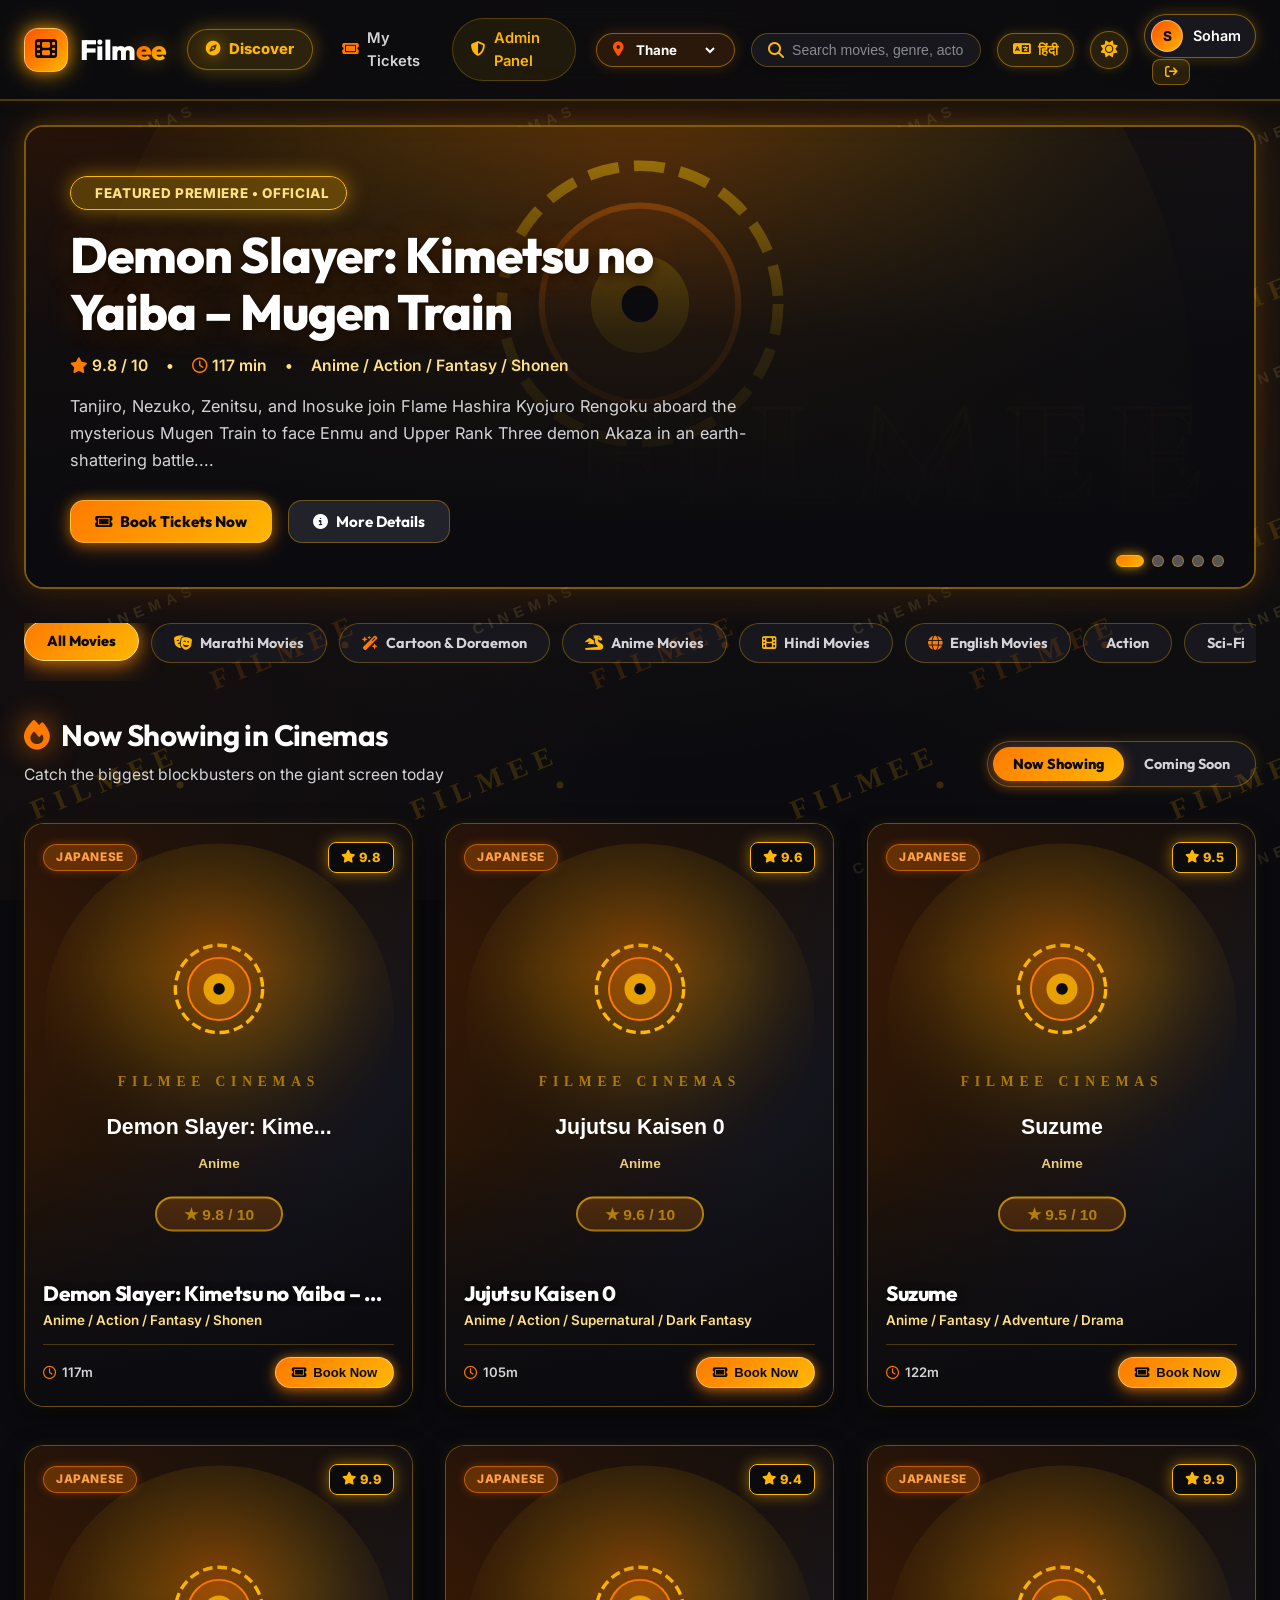
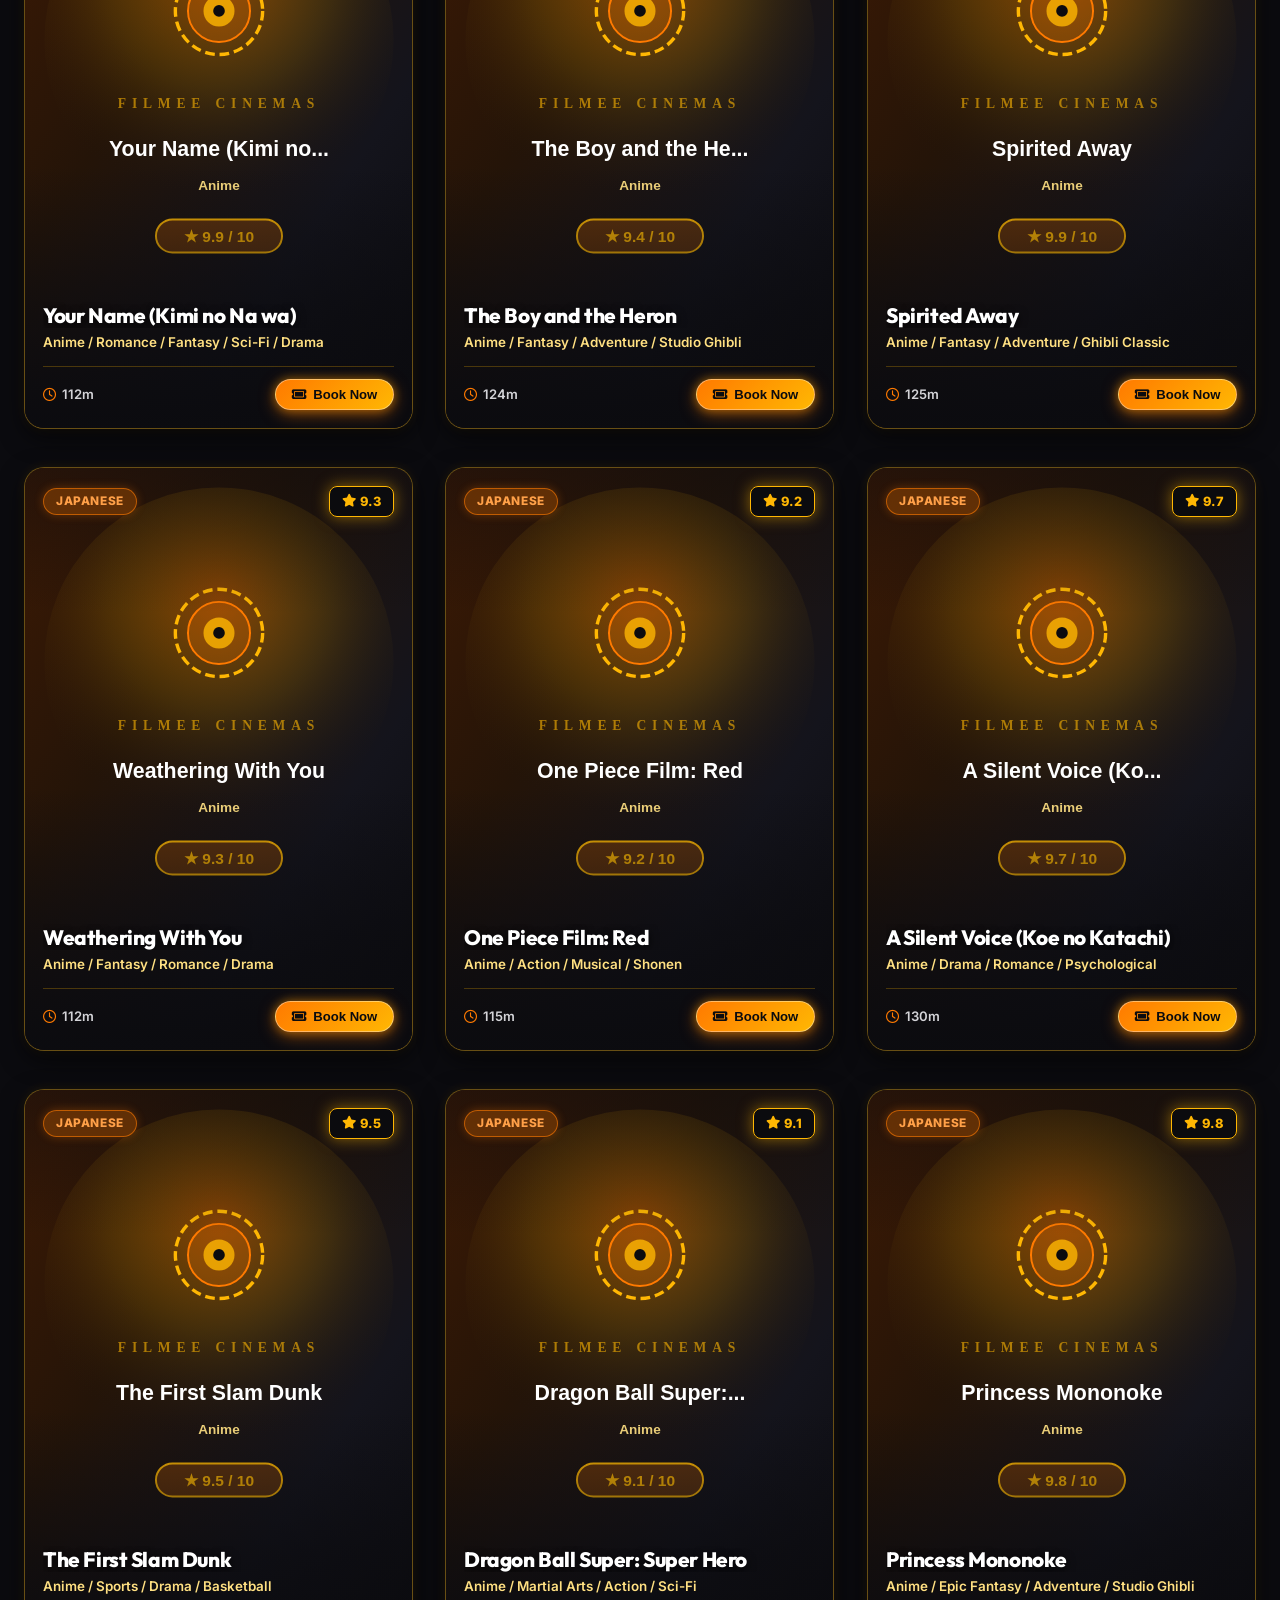
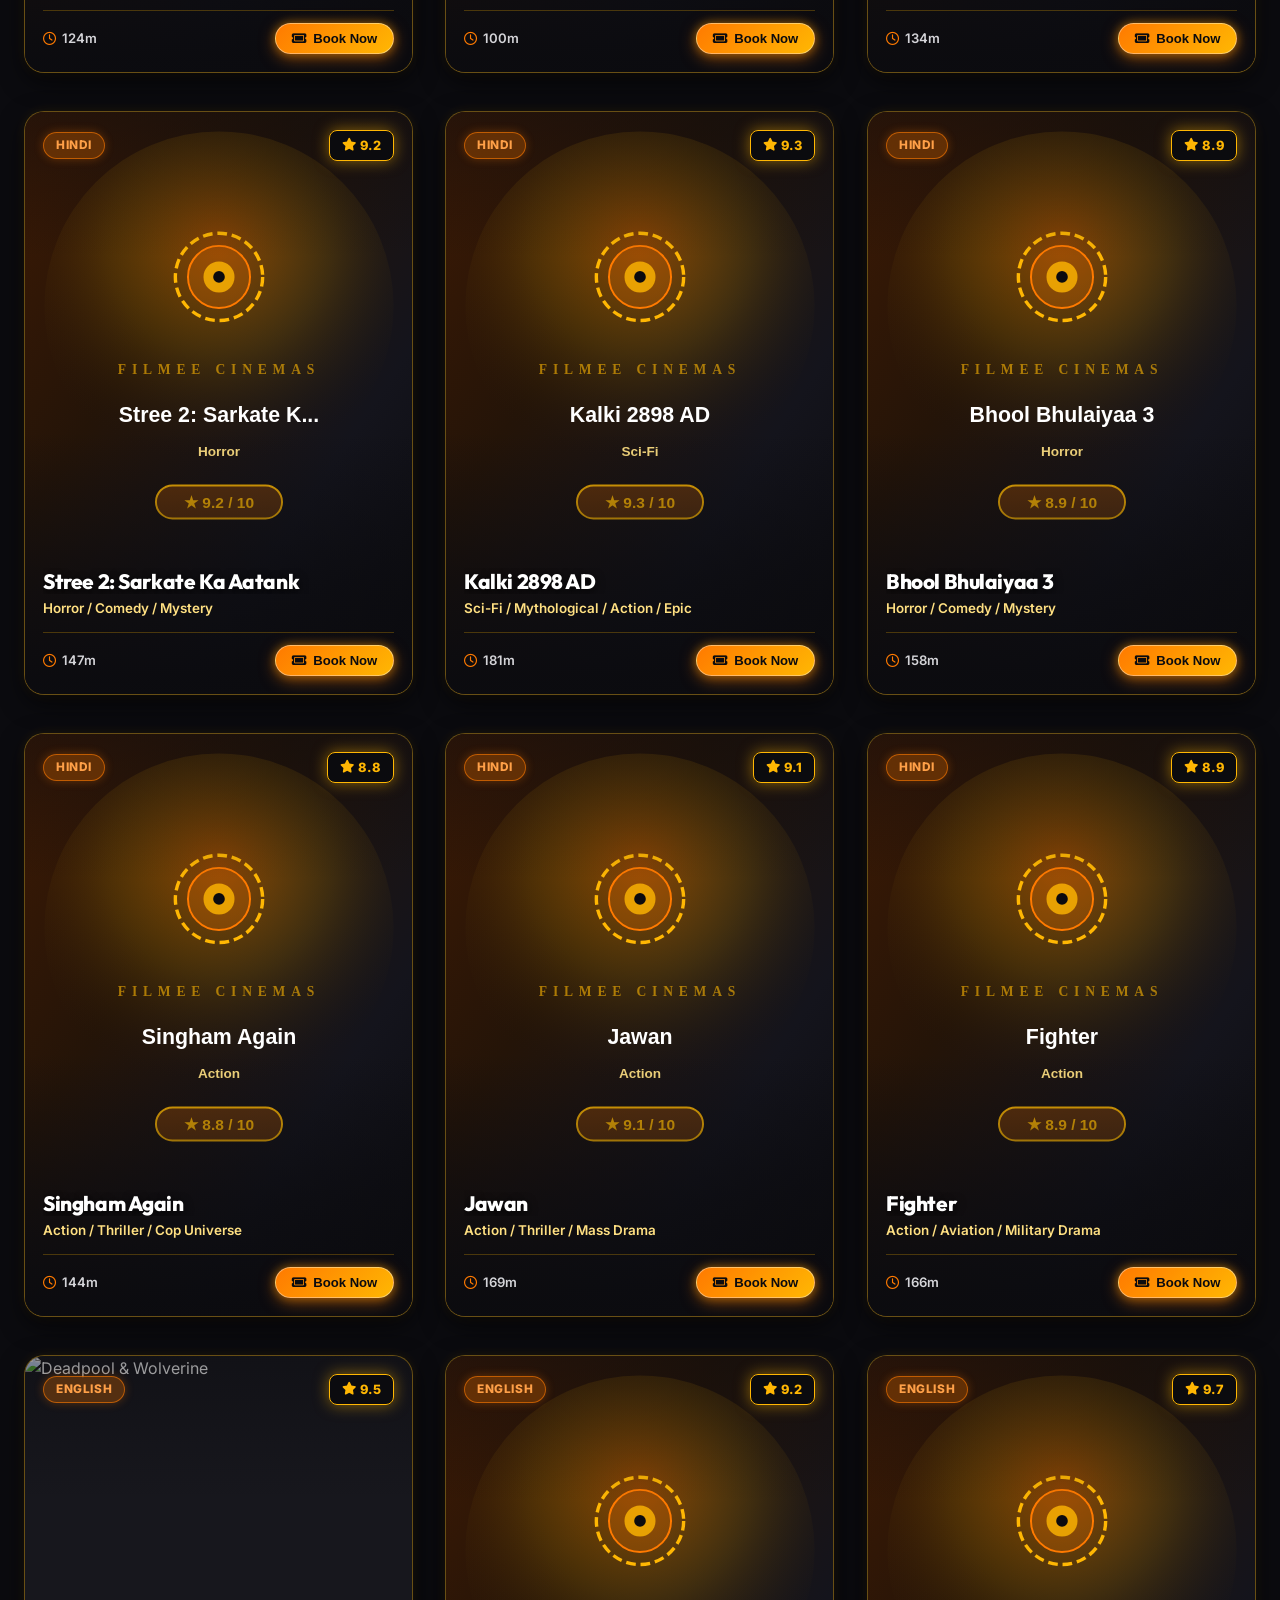
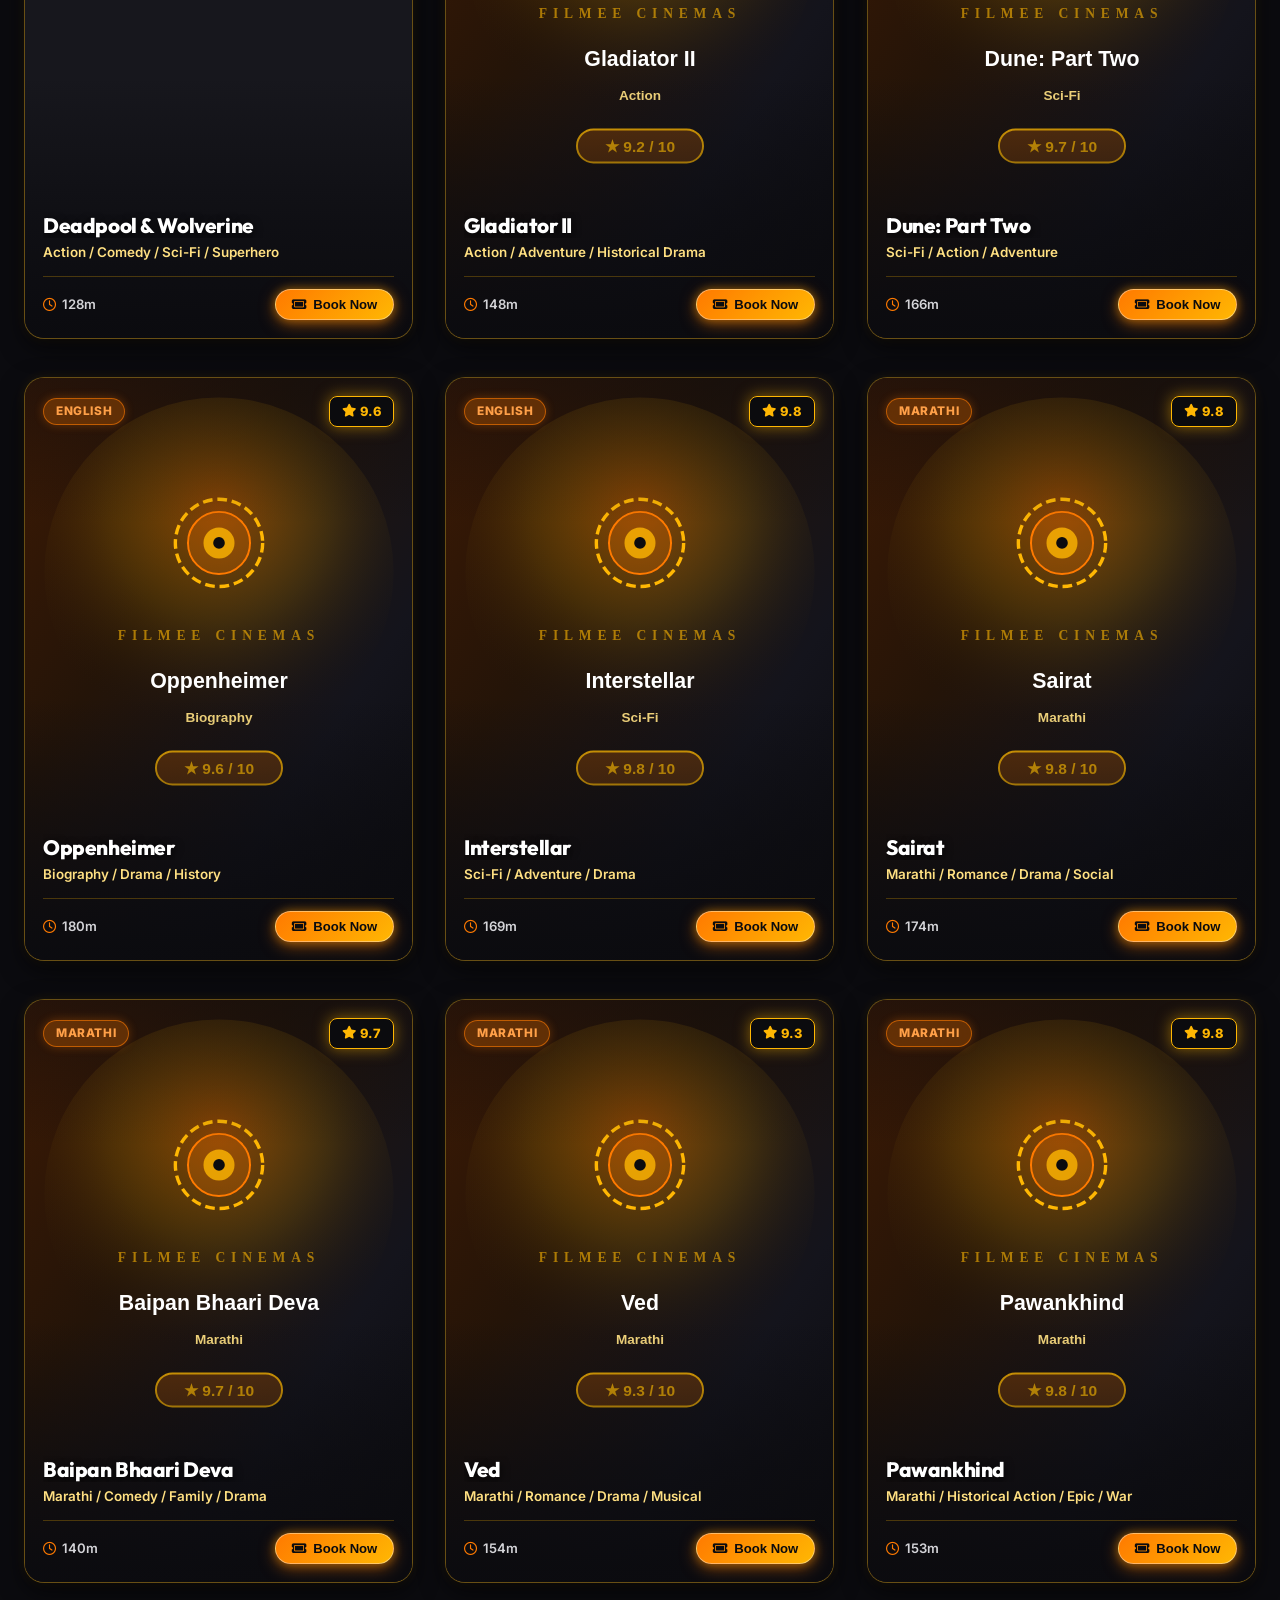
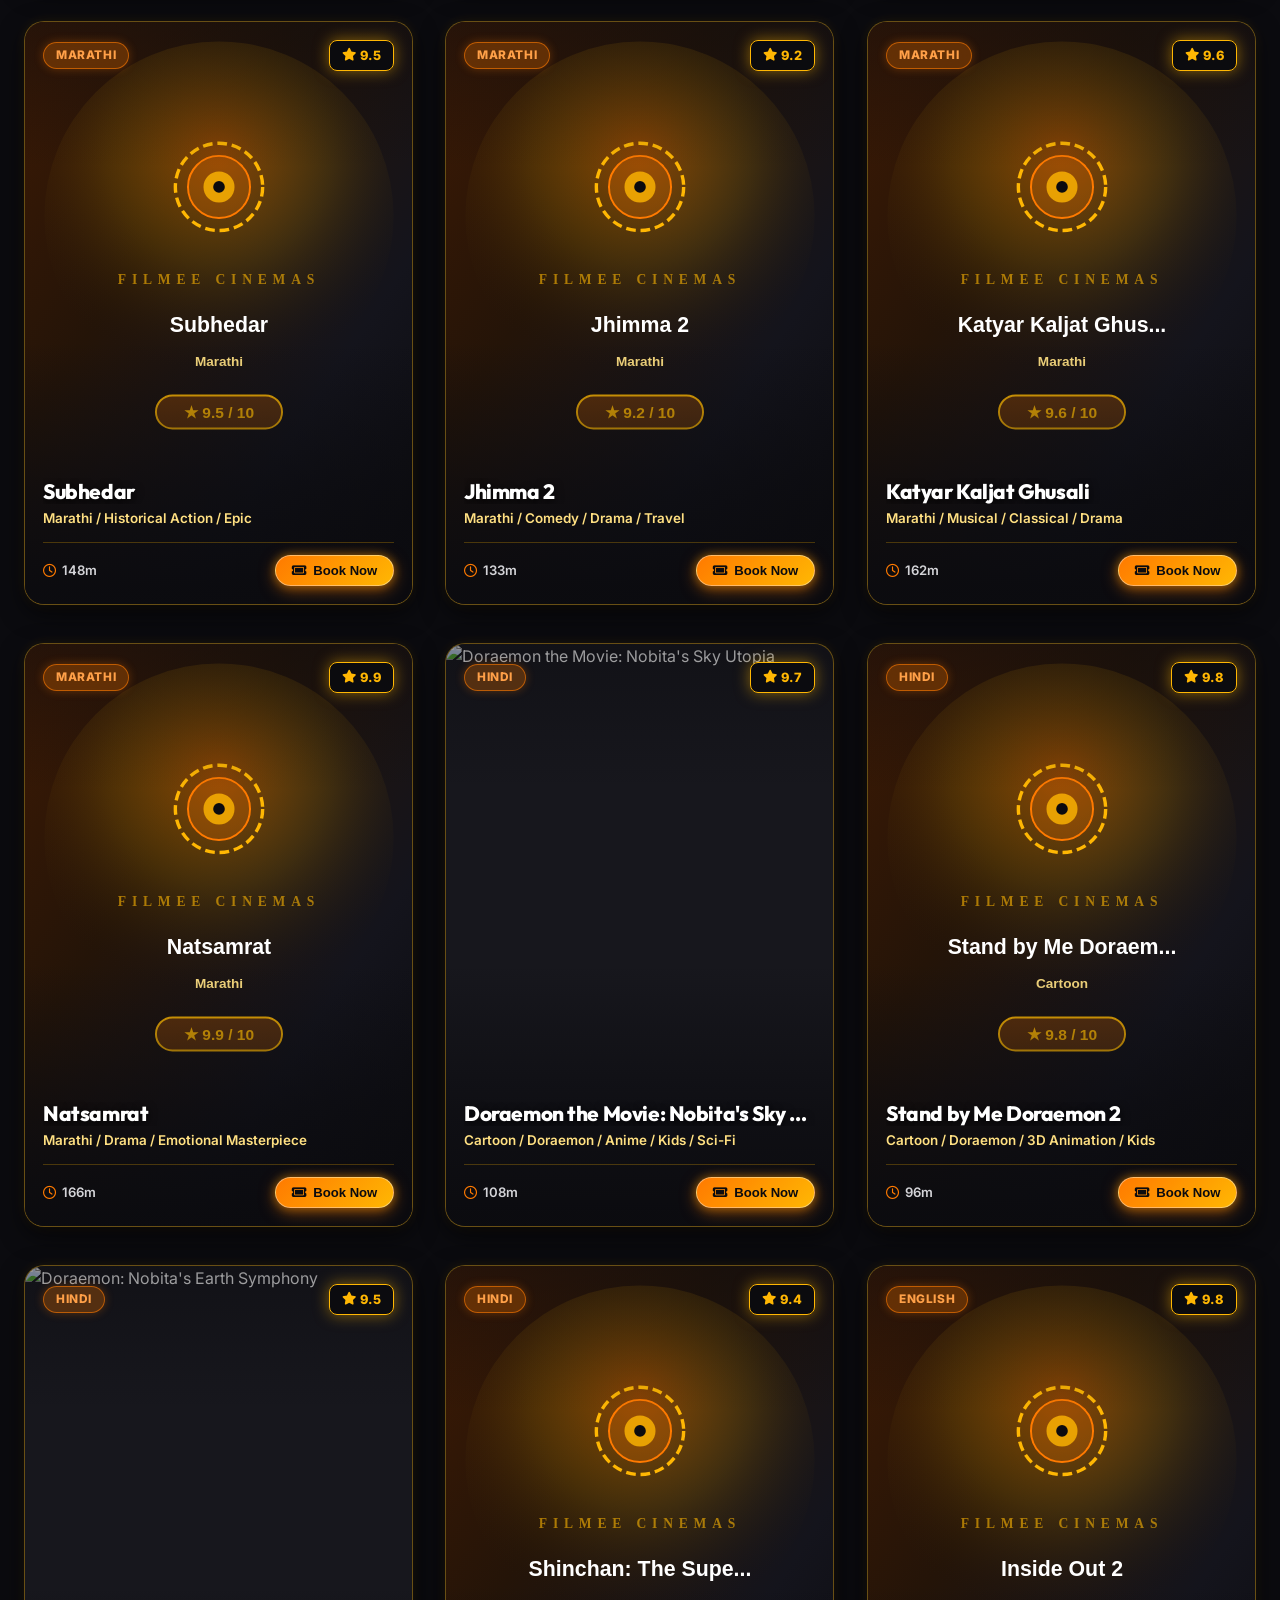
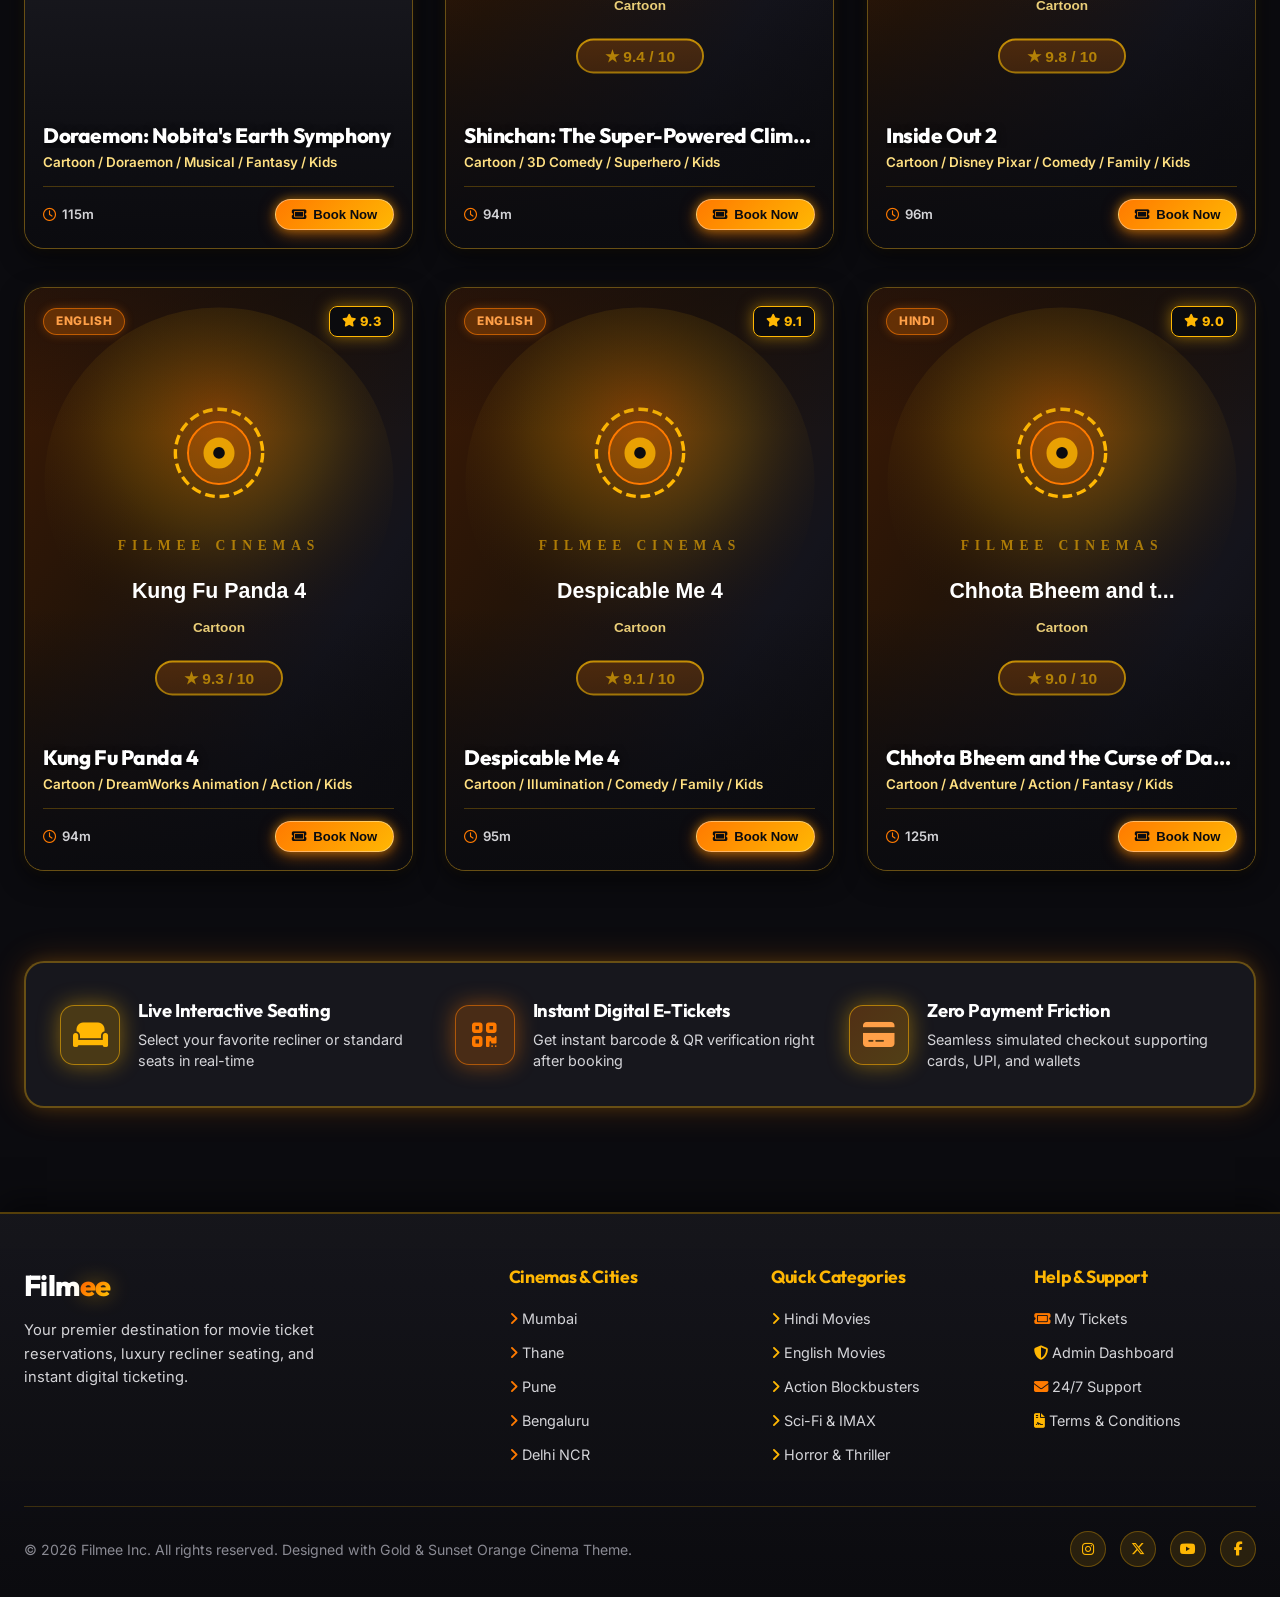
==== commit 3ef983d0: "fix: remove redundant movies nav item and sync live deployment url" ====
--- a/src/main/webapp/index.html
+++ b/src/main/webapp/index.html
@@ -34,9 +34,6 @@
         <a href="#home" class="nav-link active" onclick="app.navigateTo('home')" id="nav-home">
           <i class="fa-solid fa-compass"></i> Discover
         </a>
-        <a href="#movies" class="nav-link" onclick="app.navigateTo('movies')" id="nav-movies">
-          <i class="fa-solid fa-clapperboard"></i> Movies
-        </a>
         <a href="#bookings" class="nav-link" onclick="app.navigateTo('my-bookings')" id="nav-bookings">
           <i class="fa-solid fa-ticket"></i> My Tickets
         </a>
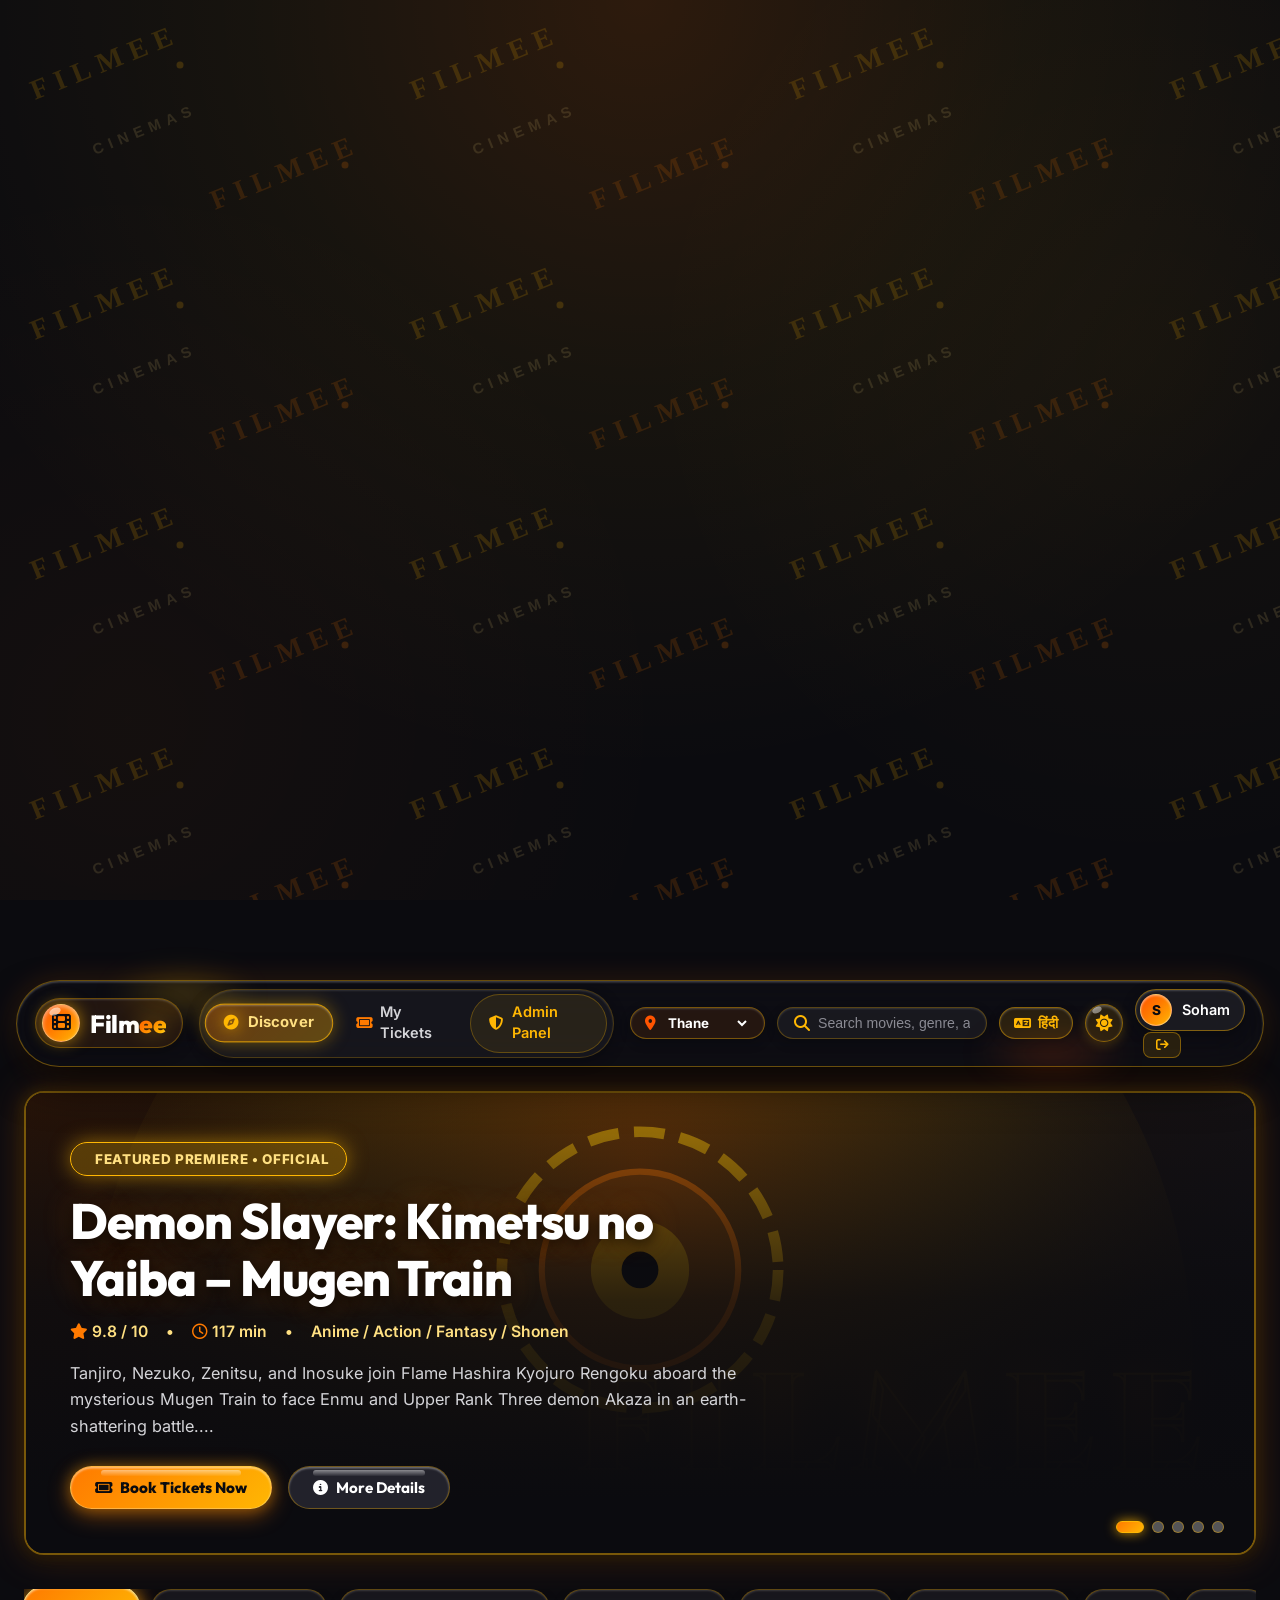
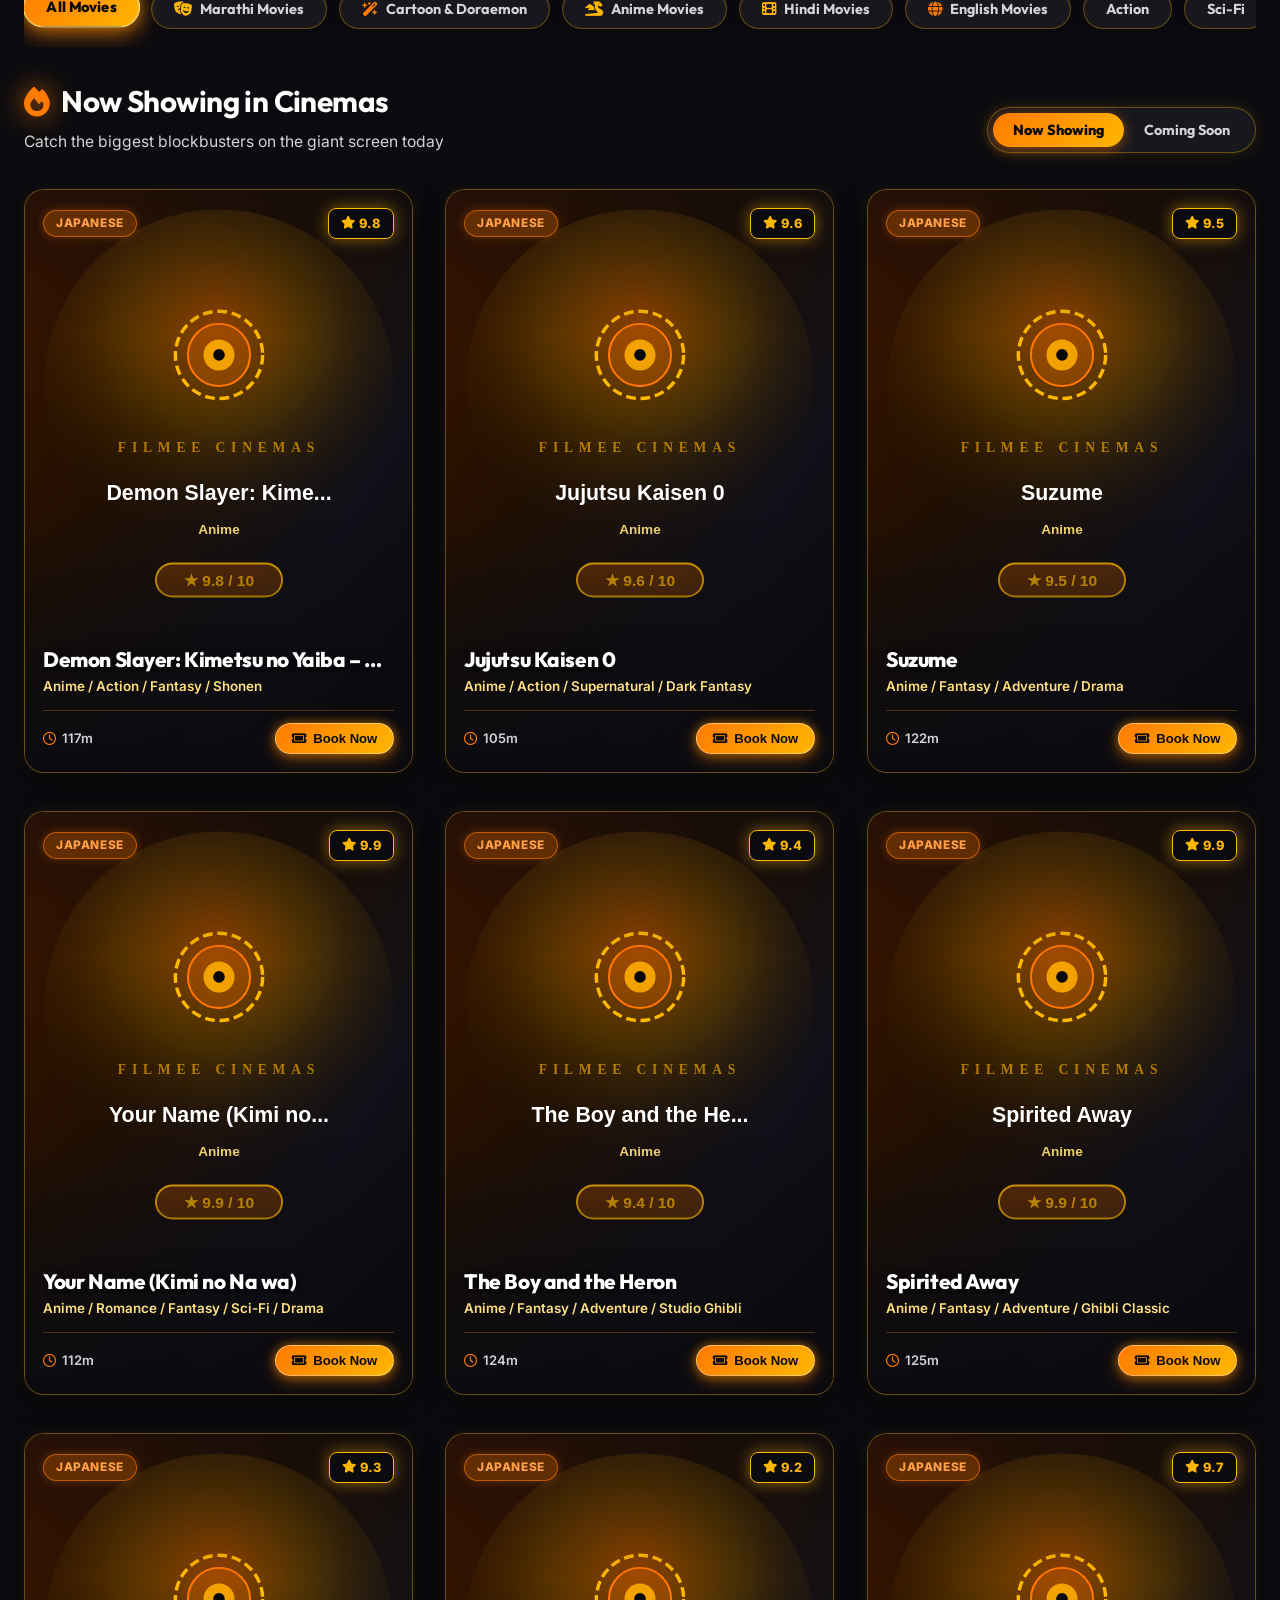
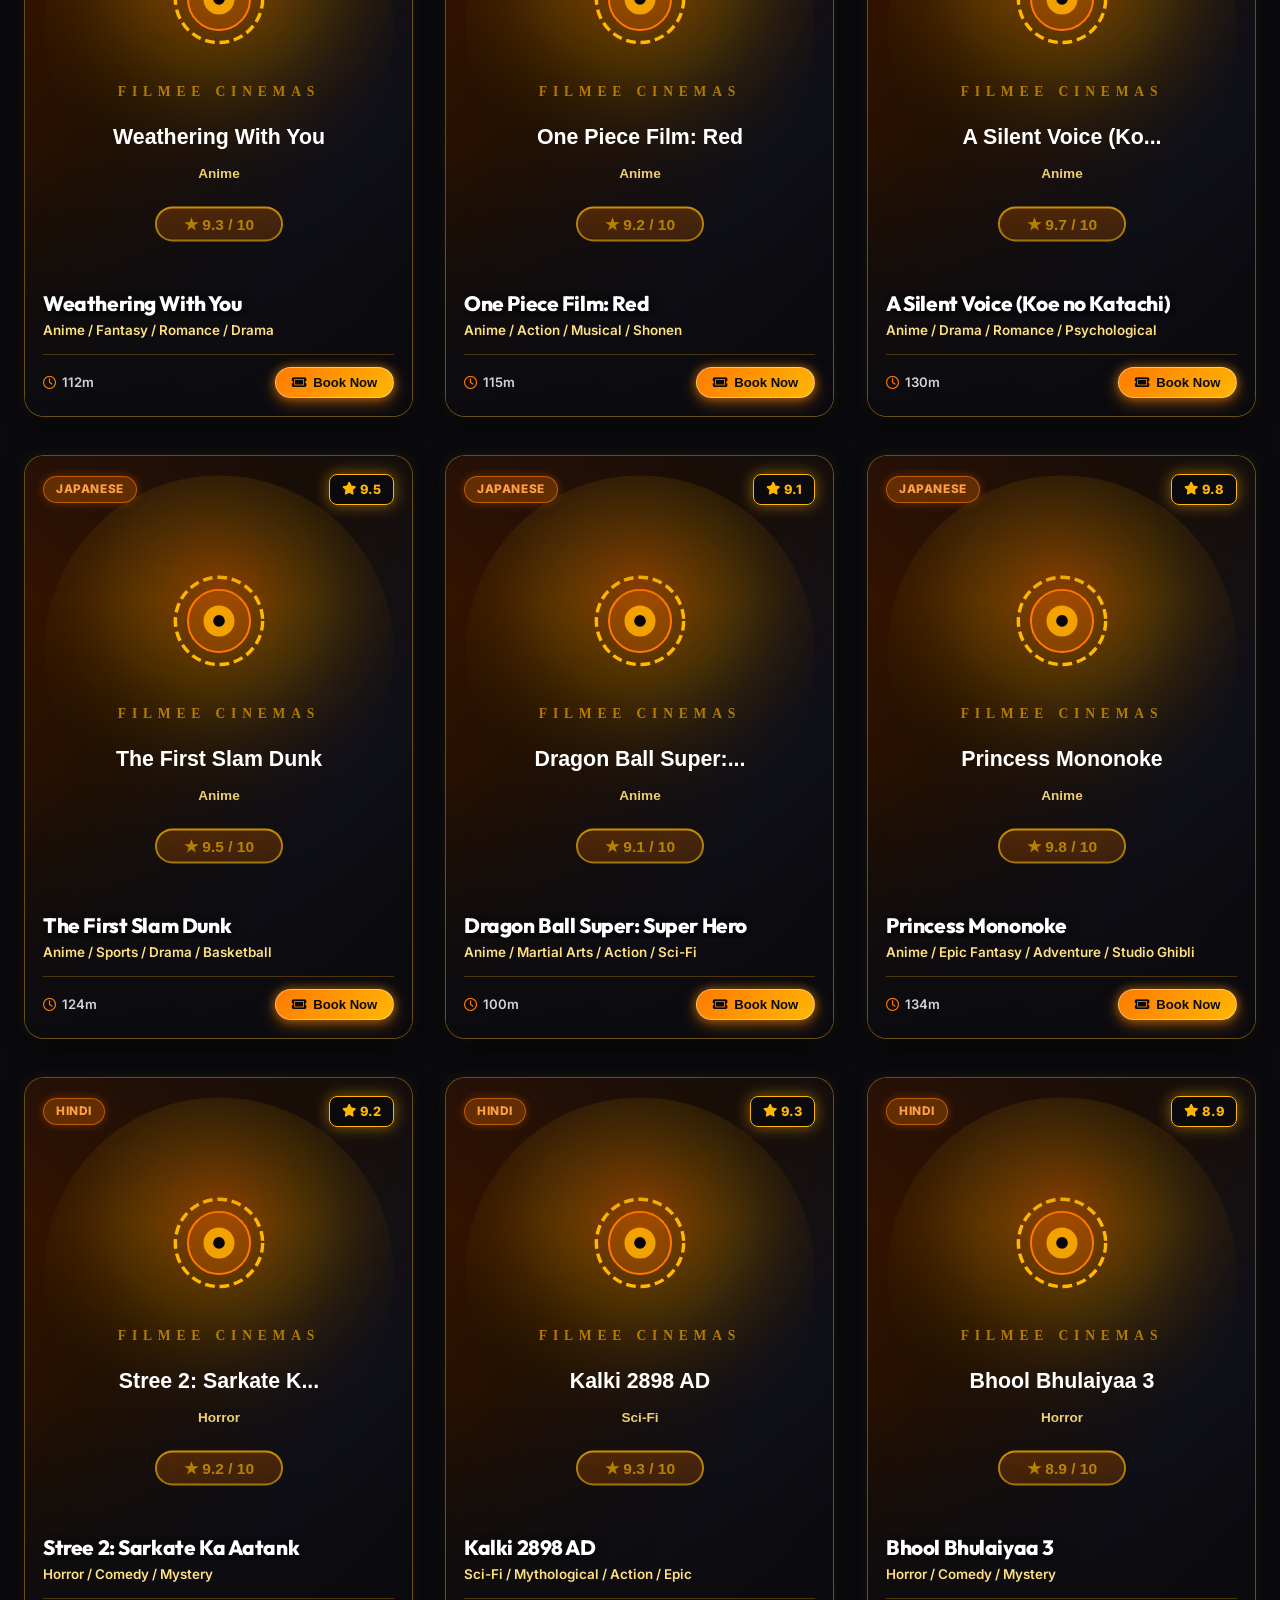
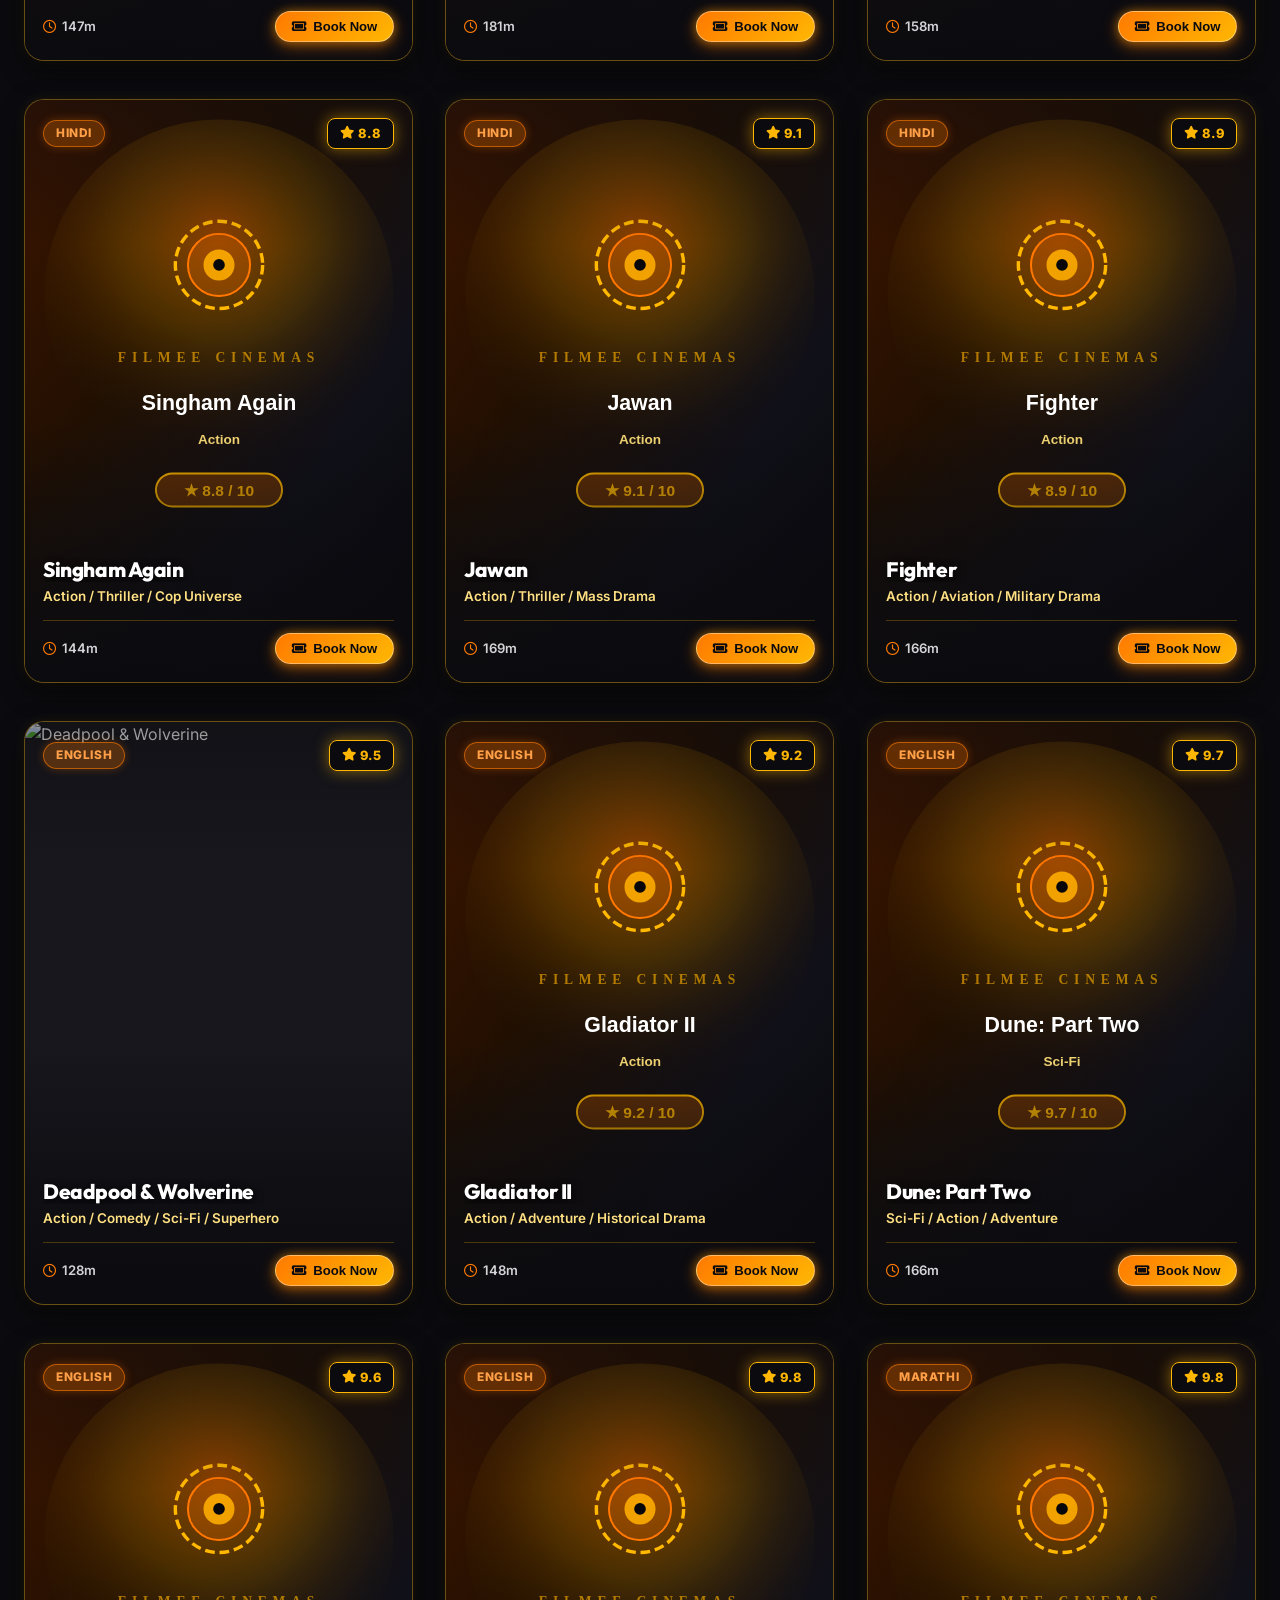
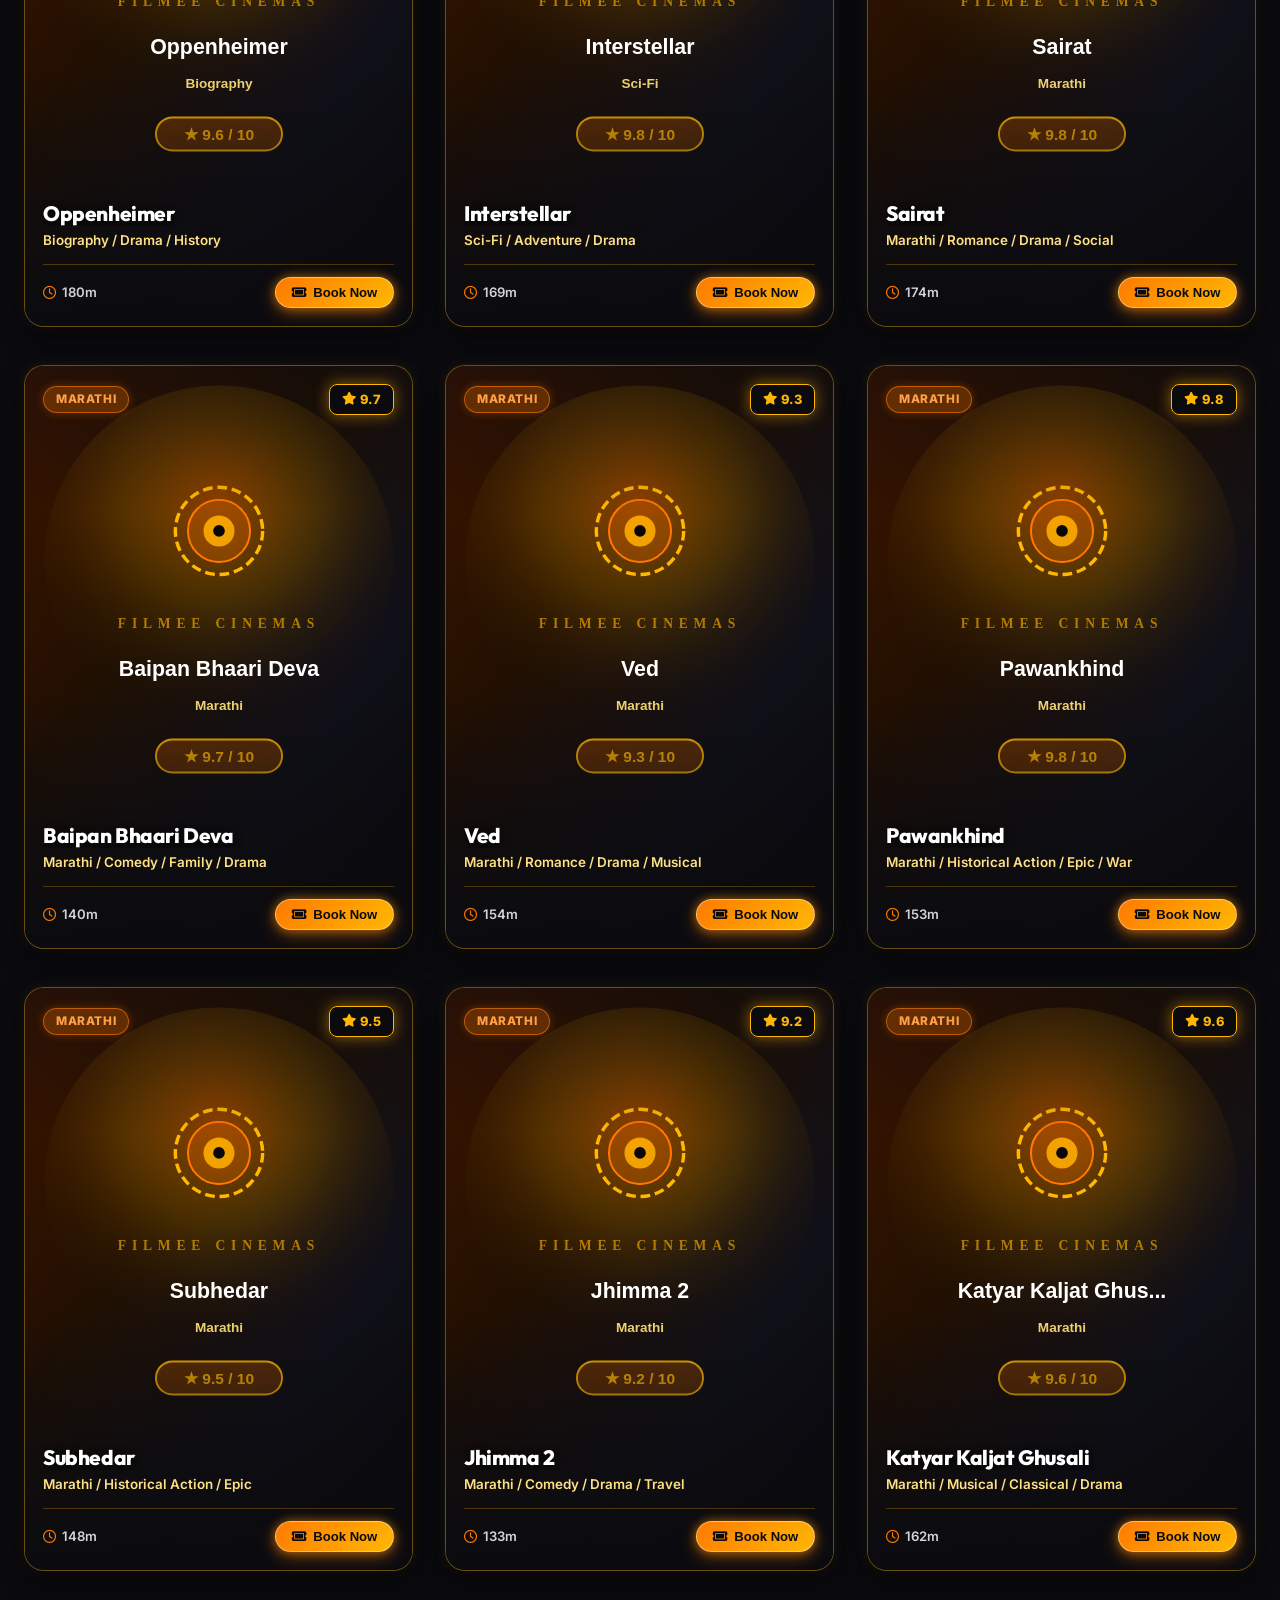
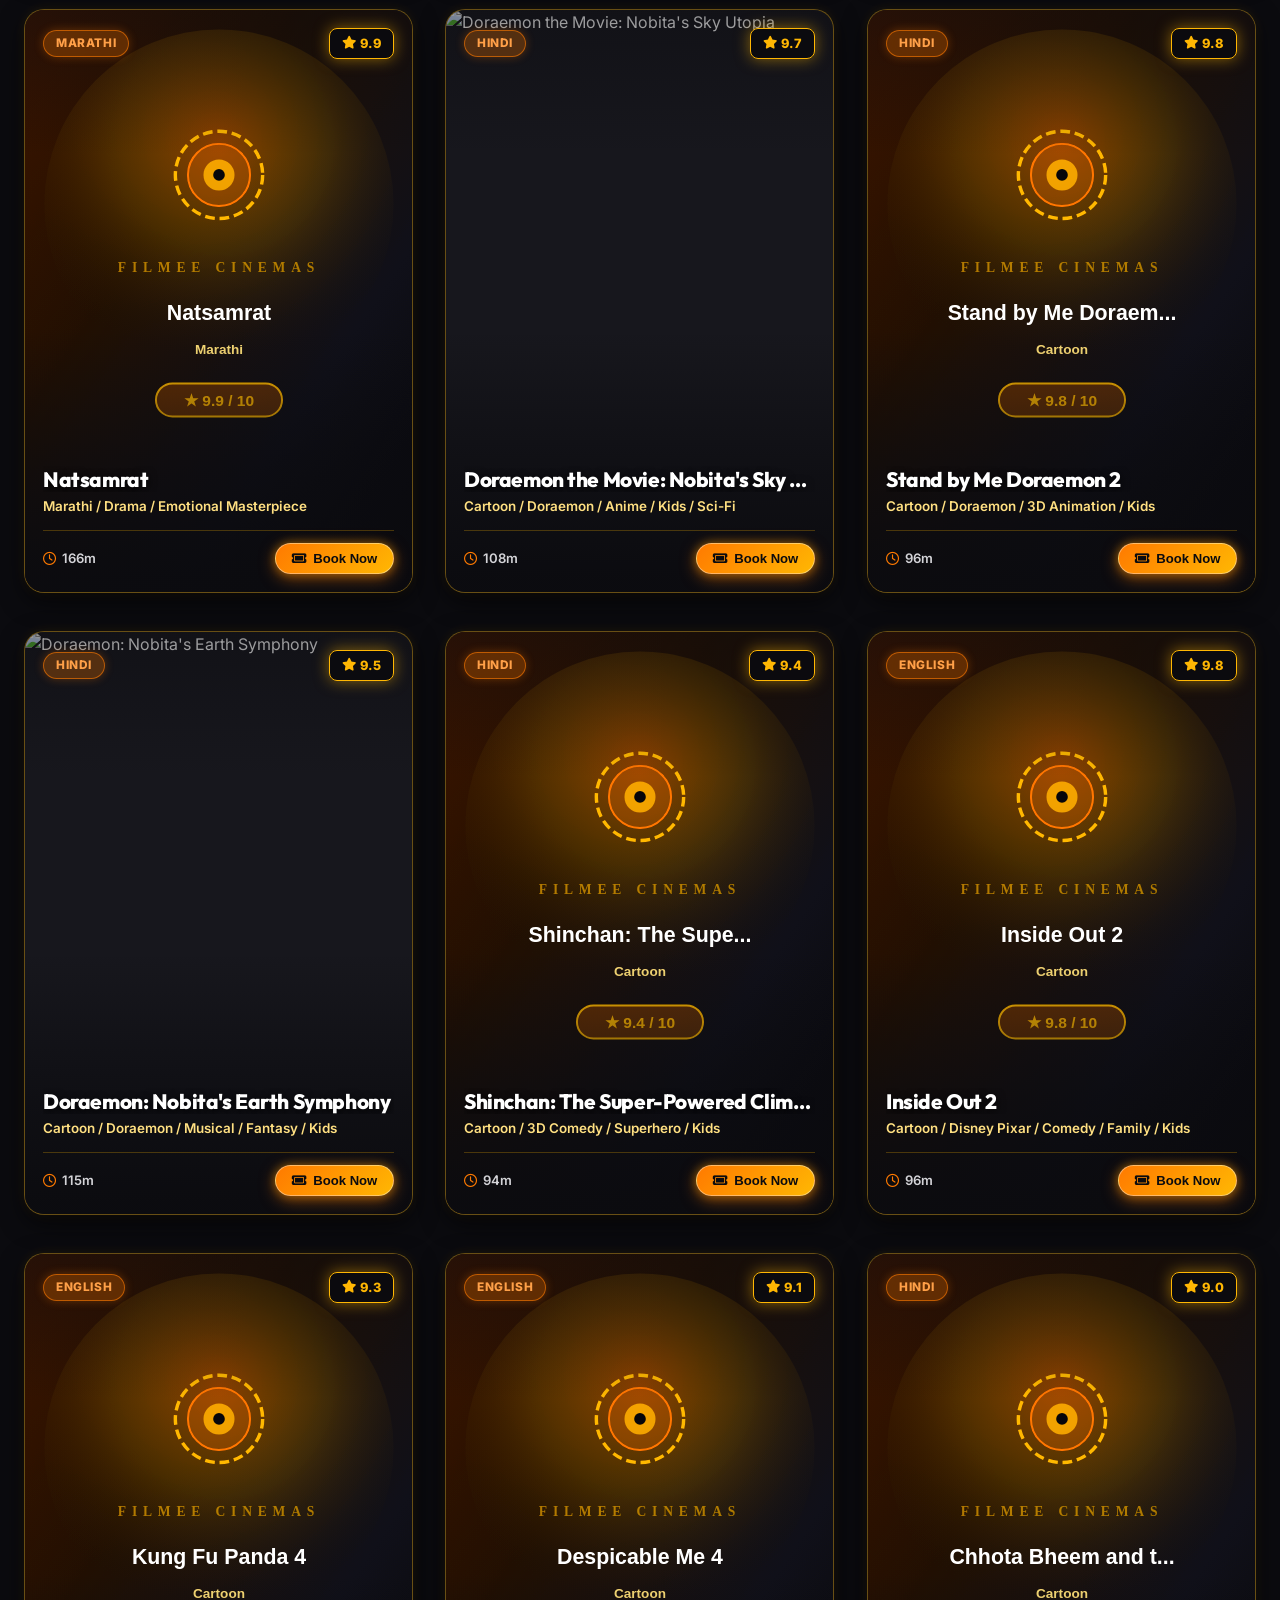
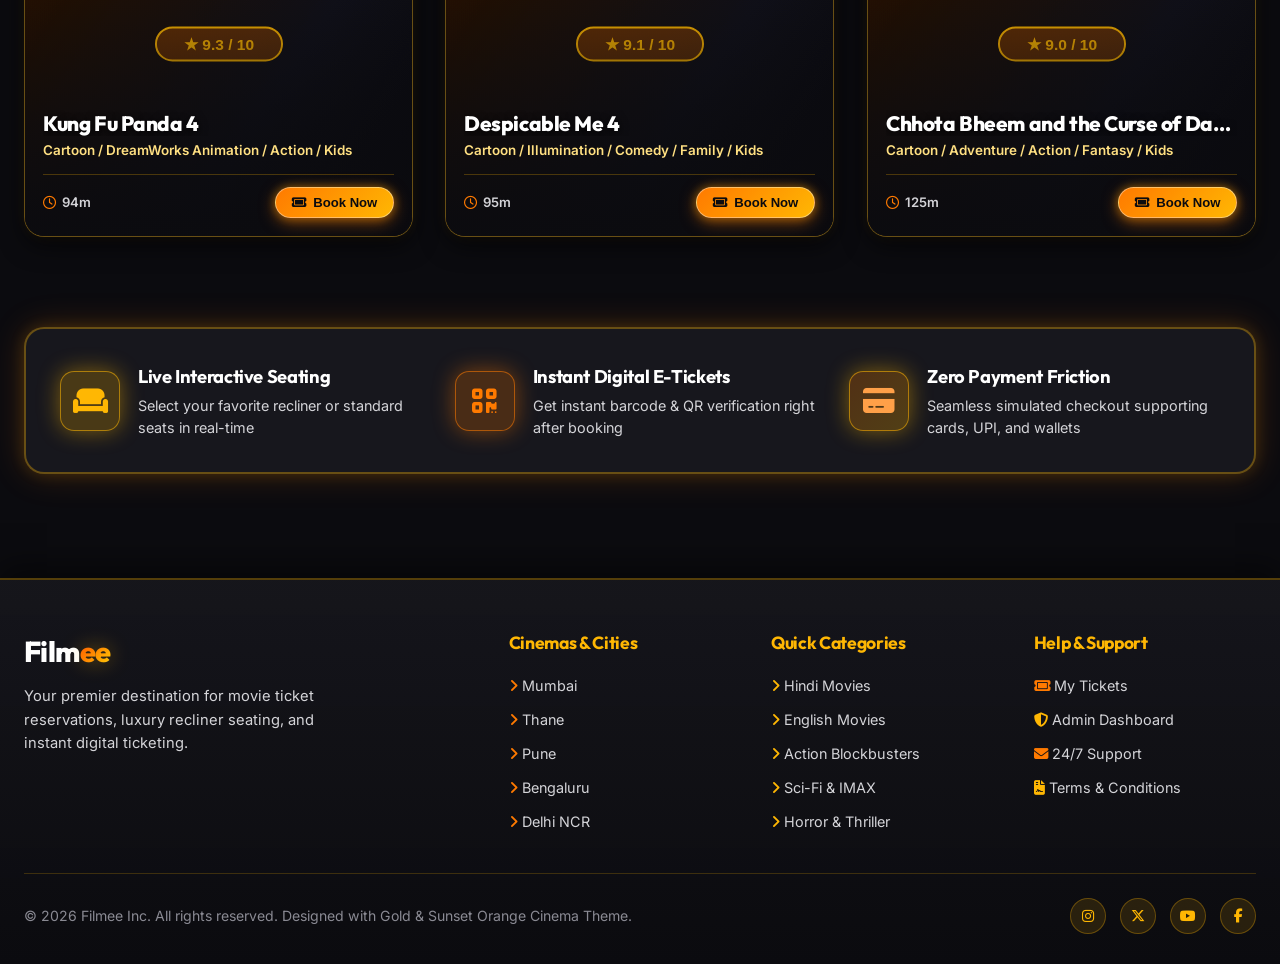
==== commit 7b5371f6: "feat: add bubble animations across entire app including ambient floating bubbles, click bubble burst" ====
--- a/src/main/webapp/index.html
+++ b/src/main/webapp/index.html
@@ -20,6 +20,9 @@
 </head>
 <body>
 
+  <!-- Ambient Cinema Floating Bubbles Backdrop -->
+  <div class="cinema-bubble-backdrop" id="cinemaBubbleBackdrop" aria-hidden="true"></div>
+
   <!-- ==================== TOP NAVIGATION BAR ==================== -->
   <header class="navbar" id="navbar">
     <div class="nav-container">
--- a/src/main/webapp/css/style.css
+++ b/src/main/webapp/css/style.css
@@ -106,8 +106,60 @@
   background-image: url("data:image/svg+xml,%3Csvg width='380' height='240' viewBox='0 0 380 240' xmlns='http://www.w3.org/2000/svg'%3E%3Cg fill='none' fill-rule='evenodd'%3E%3Ctext x='35' y='100' transform='rotate(-22 35 100)' font-family='Cinzel, serif' font-weight='900' font-size='28' letter-spacing='8' fill='%23D97706' fill-opacity='0.16'%3EFILMEE%3C/text%3E%3Ctext x='215' y='210' transform='rotate(-22 215 210)' font-family='Cinzel, serif' font-weight='900' font-size='28' letter-spacing='8' fill='%23EA580C' fill-opacity='0.15'%3EFILMEE%3C/text%3E%3Ctext x='95' y='155' transform='rotate(-22 95 155)' font-family='Bebas Neue, sans-serif' font-weight='700' font-size='15' letter-spacing='6' fill='%23B45309' fill-opacity='0.14'%3ECINEMAS%3C/text%3E%3Ccircle cx='180' cy='65' r='3.5' fill='%23D97706' fill-opacity='0.18'/%3E%3Ccircle cx='345' cy='165' r='3.5' fill='%23EA580C' fill-opacity='0.18'/%3E%3C/g%3E%3C/svg%3E");
 }
 
+[data-theme="light"] .navbar {
+  background: rgba(255, 255, 255, 0.88);
+  border-color: rgba(217, 119, 6, 0.35);
+  box-shadow: 
+    0 16px 40px -10px rgba(0, 0, 0, 0.1),
+    0 0 25px rgba(255, 183, 3, 0.18),
+    inset 0 1.5px 2px rgba(255, 255, 255, 0.95);
+}
+
+[data-theme="light"] .nav-brand {
+  background: rgba(255, 122, 0, 0.08);
+  border-color: rgba(217, 119, 6, 0.3);
+  box-shadow: inset 0 1px 2px rgba(255, 255, 255, 0.8), 0 4px 12px rgba(0, 0, 0, 0.04);
+}
+
 [data-theme="light"] .brand-name {
   color: #18181B;
+}
+
+[data-theme="light"] .nav-menu {
+  background: rgba(0, 0, 0, 0.04);
+  border-color: rgba(217, 119, 6, 0.22);
+  box-shadow: inset 0 1px 2px rgba(255, 255, 255, 0.8), 0 2px 8px rgba(0, 0, 0, 0.03);
+}
+
+[data-theme="light"] .nav-link {
+  color: #52525B;
+}
+
+[data-theme="light"] .nav-link:hover {
+  background: rgba(217, 119, 6, 0.12);
+  color: #B45309;
+  border-color: rgba(217, 119, 6, 0.4);
+}
+
+[data-theme="light"] .nav-link.active {
+  background: linear-gradient(135deg, rgba(234, 88, 12, 0.2) 0%, rgba(217, 119, 6, 0.18) 100%);
+  border-color: rgba(217, 119, 6, 0.6);
+  color: #B45309;
+}
+
+[data-theme="light"] .search-box {
+  background: rgba(0, 0, 0, 0.03);
+  border-color: rgba(217, 119, 6, 0.28);
+  box-shadow: inset 0 1px 2px rgba(255, 255, 255, 0.8);
+}
+
+[data-theme="light"] .search-box:focus-within {
+  background: #FFFFFF;
+}
+
+[data-theme="light"] .user-badge {
+  background: rgba(0, 0, 0, 0.04);
+  border-color: rgba(217, 119, 6, 0.35);
 }
 
 [data-theme="light"] .section-title,
@@ -250,7 +302,7 @@
   box-shadow: 0 0 10px rgba(255, 183, 3, 0.8);
 }
 
-/* ==================== BUTTONS & CHIPS ==================== */
+/* ==================== BUBBLE BUTTONS & CHIPS ==================== */
 .btn {
   display: inline-flex;
   align-items: center;
@@ -260,26 +312,53 @@
   font-family: var(--font-heading);
   font-weight: 700;
   font-size: 0.95rem;
-  border-radius: var(--radius-md);
+  border-radius: var(--radius-full);
   border: none;
   cursor: pointer;
-  transition: var(--transition);
+  transition: all 0.3s cubic-bezier(0.34, 1.56, 0.64, 1);
   outline: none;
   position: relative;
   overflow: hidden;
+  box-shadow: inset 0 1.5px 2px rgba(255, 255, 255, 0.35);
+  user-select: none;
+}
+
+/* Glass Bubble Specular Reflection Arc */
+.btn::before {
+  content: "";
+  position: absolute;
+  top: 3px;
+  left: 15%;
+  width: 70%;
+  height: 6px;
+  background: linear-gradient(180deg, rgba(255, 255, 255, 0.55) 0%, rgba(255, 255, 255, 0.05) 100%);
+  border-radius: var(--radius-full);
+  pointer-events: none;
+  opacity: 0.85;
+}
+
+.btn:active:not(:disabled) {
+  transform: scale(0.92) translateY(1px) !important;
+  box-shadow: inset 0 2px 4px rgba(0, 0, 0, 0.4) !important;
 }
 
 .btn-primary {
   background: var(--accent-gradient);
   color: #0B0B0F;
   font-weight: 800;
-  box-shadow: 0 4px 20px rgba(255, 122, 0, 0.45), 0 0 12px rgba(255, 183, 3, 0.35);
-  border: 1px solid rgba(255, 224, 130, 0.4);
+  box-shadow: 
+    0 6px 22px rgba(255, 122, 0, 0.45), 
+    0 0 14px rgba(255, 183, 3, 0.35),
+    inset 0 1.5px 2px rgba(255, 255, 255, 0.45);
+  border: 1px solid rgba(255, 224, 130, 0.5);
 }
 .btn-primary:hover:not(:disabled) {
   background: linear-gradient(135deg, #FFE082 0%, #FFB703 50%, #FF7A00 100%);
-  transform: translateY(-2px);
-  box-shadow: 0 8px 30px rgba(255, 183, 3, 0.7), 0 0 20px rgba(255, 122, 0, 0.5);
+  transform: translateY(-3px) scale(1.03);
+  box-shadow: 
+    0 10px 32px rgba(255, 183, 3, 0.75), 
+    0 0 22px rgba(255, 122, 0, 0.55),
+    inset 0 1.5px 3px rgba(255, 255, 255, 0.6);
   color: #0B0B0F;
 }
 
@@ -287,12 +366,14 @@
   background: var(--accent-gold-gradient);
   color: #0B0B0F;
   font-weight: 800;
-  box-shadow: 0 4px 20px rgba(255, 183, 3, 0.5);
-  border: 1px solid rgba(255, 255, 255, 0.4);
+  box-shadow: 
+    0 6px 22px rgba(255, 183, 3, 0.5),
+    inset 0 1.5px 2px rgba(255, 255, 255, 0.5);
+  border: 1px solid rgba(255, 255, 255, 0.45);
 }
 .btn-gold:hover:not(:disabled) {
-  transform: translateY(-2px);
-  box-shadow: 0 8px 32px rgba(255, 183, 3, 0.8);
+  transform: translateY(-3px) scale(1.03);
+  box-shadow: 0 10px 34px rgba(255, 183, 3, 0.85);
   filter: brightness(1.1);
   color: #0B0B0F;
 }
@@ -301,11 +382,13 @@
   background: var(--accent-orange-gradient);
   color: #fff;
   font-weight: 700;
-  box-shadow: 0 4px 20px rgba(255, 122, 0, 0.55);
+  box-shadow: 
+    0 6px 22px rgba(255, 122, 0, 0.55),
+    inset 0 1.5px 2px rgba(255, 255, 255, 0.45);
 }
 .btn-orange:hover:not(:disabled) {
-  transform: translateY(-2px);
-  box-shadow: 0 8px 32px rgba(255, 122, 0, 0.8);
+  transform: translateY(-3px) scale(1.03);
+  box-shadow: 0 10px 34px rgba(255, 122, 0, 0.85);
   filter: brightness(1.1);
 }
 
@@ -361,55 +444,143 @@
   box-shadow: none !important;
 }
 
-/* ==================== NAVIGATION BAR ==================== */
+/* ==================== FLOATING BUBBLE NAVIGATION BAR ==================== */
 .navbar {
   position: sticky;
-  top: 0;
-  z-index: 100;
-  backdrop-filter: blur(18px);
-  background: var(--bg-glass);
-  border-bottom: 2px solid rgba(255, 183, 3, 0.28);
-  box-shadow: 0 4px 25px rgba(0, 0, 0, 0.6), 0 1px 15px rgba(255, 122, 0, 0.12);
+  top: 12px;
+  z-index: 1000;
+  max-width: 1320px;
+  width: calc(100% - 32px);
+  margin: 12px auto 0 auto;
+  border-radius: var(--radius-full);
+  background: rgba(14, 14, 20, 0.82);
+  backdrop-filter: blur(28px) saturate(190%);
+  -webkit-backdrop-filter: blur(28px) saturate(190%);
+  border: 1.5px solid rgba(255, 183, 3, 0.38);
+  box-shadow: 
+    0 20px 48px -10px rgba(0, 0, 0, 0.85),
+    0 0 30px rgba(255, 122, 0, 0.16),
+    inset 0 1.5px 2px rgba(255, 255, 255, 0.22);
+  transition: all 0.35s cubic-bezier(0.34, 1.56, 0.64, 1);
+  position: sticky;
+}
+
+/* Ambient Floating Bubble Orbs around Navbar */
+.navbar::before {
+  content: "";
+  position: absolute;
+  left: 90px;
+  top: -12px;
+  width: 150px;
+  height: 50px;
+  background: radial-gradient(ellipse, rgba(255, 183, 3, 0.28) 0%, transparent 70%);
+  filter: blur(14px);
+  border-radius: 50%;
+  pointer-events: none;
+  z-index: -1;
+  animation: bubbleGlow1 8s ease-in-out infinite alternate;
+}
+
+.navbar::after {
+  content: "";
+  position: absolute;
+  right: 130px;
+  bottom: -12px;
+  width: 160px;
+  height: 50px;
+  background: radial-gradient(ellipse, rgba(255, 84, 0, 0.24) 0%, transparent 70%);
+  filter: blur(15px);
+  border-radius: 50%;
+  pointer-events: none;
+  z-index: -1;
+  animation: bubbleGlow2 10s ease-in-out infinite alternate;
+}
+
+@keyframes bubbleGlow1 {
+  0% { transform: translate(0, 0) scale(1); opacity: 0.5; }
+  100% { transform: translate(40px, 8px) scale(1.25); opacity: 0.85; }
+}
+
+@keyframes bubbleGlow2 {
+  0% { transform: translate(0, 0) scale(1); opacity: 0.5; }
+  100% { transform: translate(-35px, -6px) scale(1.2); opacity: 0.85; }
 }
 
 .nav-container {
-  max-width: 1280px;
-  margin: 0 auto;
-  padding: 14px 24px;
+  padding: 8px 18px;
   display: flex;
   align-items: center;
   justify-content: space-between;
-  gap: 20px;
-}
-
+  gap: 16px;
+  position: relative;
+  z-index: 2;
+}
+
+/* 1. Logo Bubble Pod */
 .nav-brand {
   display: flex;
   align-items: center;
-  gap: 12px;
+  gap: 10px;
   cursor: pointer;
+  background: rgba(255, 122, 0, 0.09);
+  border: 1.5px solid rgba(255, 183, 3, 0.32);
+  border-radius: var(--radius-full);
+  padding: 5px 16px 5px 6px;
+  box-shadow: 
+    inset 0 1px 2px rgba(255, 255, 255, 0.18),
+    0 4px 15px rgba(0, 0, 0, 0.25);
+  transition: all 0.3s cubic-bezier(0.34, 1.56, 0.64, 1);
+  user-select: none;
+}
+
+.nav-brand:hover {
+  transform: scale(1.04) translateY(-1px);
+  border-color: rgba(255, 224, 130, 0.7);
+  background: rgba(255, 122, 0, 0.16);
+  box-shadow: 
+    0 6px 20px rgba(255, 183, 3, 0.4),
+    inset 0 1px 3px rgba(255, 255, 255, 0.35);
 }
 
 .brand-icon {
-  width: 44px;
-  height: 44px;
-  border-radius: var(--radius-md);
-  background: var(--accent-cinema-gradient);
+  width: 38px;
+  height: 38px;
+  border-radius: 50%;
+  background: linear-gradient(135deg, #FF5400 0%, #FF7A00 45%, #FFB703 100%);
   display: flex;
   align-items: center;
   justify-content: center;
-  font-size: 1.35rem;
+  font-size: 1.15rem;
   color: #0B0B0F;
-  box-shadow: 0 0 25px rgba(255, 183, 3, 0.7), 0 0 12px rgba(255, 122, 0, 0.5);
+  box-shadow: 
+    inset 0 2px 4px rgba(255, 255, 255, 0.45),
+    0 0 16px rgba(255, 183, 3, 0.6);
   border: 1px solid rgba(255, 255, 255, 0.4);
+  position: relative;
+  overflow: hidden;
+}
+
+.brand-icon::after {
+  content: "";
+  position: absolute;
+  top: 3px;
+  left: 6px;
+  width: 12px;
+  height: 7px;
+  border-radius: 50%;
+  background: rgba(255, 255, 255, 0.55);
+  transform: rotate(-25deg);
+  pointer-events: none;
 }
 
 .brand-name {
   font-family: var(--font-heading);
-  font-size: 1.75rem;
+  font-size: 1.55rem;
   font-weight: 800;
   color: #fff;
   letter-spacing: -0.02em;
 }
+
 .brand-name span {
   background: linear-gradient(135deg, #FF5400 0%, #FF7A00 40%, #FFB703 80%, #FFE082 100%);
   -webkit-background-clip: text;
@@ -417,23 +588,31 @@
   filter: drop-shadow(0 0 10px rgba(255, 183, 3, 0.4));
 }
 
+/* 2. Navigation Menu Bubble Dock */
 .nav-menu {
   display: flex;
   align-items: center;
-  gap: 10px;
+  gap: 5px;
+  background: rgba(255, 255, 255, 0.04);
+  border: 1.5px solid rgba(255, 183, 3, 0.22);
+  border-radius: var(--radius-full);
+  padding: 4px 6px;
+  box-shadow: 
+    inset 0 1px 2px rgba(255, 255, 255, 0.12),
+    0 4px 14px rgba(0, 0, 0, 0.25);
 }
 
 .nav-link {
   display: flex;
   align-items: center;
   gap: 8px;
-  padding: 8px 18px;
+  padding: 7px 18px;
   border-radius: var(--radius-full);
   font-weight: 600;
-  font-size: 0.92rem;
+  font-size: 0.91rem;
   color: var(--text-secondary);
-  transition: var(--transition);
-  border: 1px solid transparent;
+  transition: all 0.25s cubic-bezier(0.34, 1.56, 0.64, 1);
+  border: 1.5px solid transparent;
 }
 
 .nav-link i {
@@ -441,56 +620,77 @@
   transition: var(--transition);
 }
 
-.nav-link:hover, .nav-link.active {
+.nav-link:hover {
+  color: #FFE082;
+  background: rgba(255, 183, 3, 0.15);
+  border-color: rgba(255, 183, 3, 0.45);
+  transform: translateY(-2px) scale(1.03);
+  box-shadow: 0 4px 14px rgba(255, 183, 3, 0.22), inset 0 1px 2px rgba(255, 255, 255, 0.18);
+}
+
+.nav-link:hover i {
+  color: #FFE082;
+  filter: drop-shadow(0 0 8px rgba(255, 183, 3, 0.6));
+}
+
+.nav-link.active {
+  color: #FFE082;
+  background: linear-gradient(135deg, rgba(255, 122, 0, 0.35) 0%, rgba(255, 183, 3, 0.32) 100%);
+  border-color: rgba(255, 183, 3, 0.7);
+  font-weight: 700;
+  transform: scale(1.02);
+  box-shadow: 
+    0 0 18px rgba(255, 183, 3, 0.4),
+    inset 0 1px 2px rgba(255, 255, 255, 0.3);
+}
+
+.nav-link.active i {
   color: #FFB703;
-  background: rgba(255, 183, 3, 0.14);
-  border-color: rgba(255, 183, 3, 0.45);
-}
-.nav-link:hover i, .nav-link.active i {
-  color: #FFB703;
-  filter: drop-shadow(0 0 8px rgba(255, 183, 3, 0.6));
-}
-.nav-link.active {
-  color: #FFB703;
-  font-weight: 800;
-  box-shadow: 0 0 20px rgba(255, 183, 3, 0.35);
+  filter: drop-shadow(0 0 8px rgba(255, 183, 3, 0.8));
 }
 
 .admin-nav-link {
   color: var(--accent-gold);
-  border-color: rgba(255, 183, 3, 0.25);
+  border-color: rgba(255, 183, 3, 0.28);
   background: rgba(255, 183, 3, 0.08);
 }
 .admin-nav-link i {
   color: var(--accent-gold);
 }
 
+/* 3. Action Bubble Controls */
 .nav-actions {
   display: flex;
   align-items: center;
-  gap: 16px;
+  gap: 12px;
 }
 
 .city-selector {
   display: flex;
   align-items: center;
   gap: 8px;
-  background: rgba(255, 122, 0, 0.12);
-  border: 1.5px solid rgba(255, 183, 3, 0.45);
-  padding: 7px 16px;
+  background: rgba(255, 122, 0, 0.1);
+  border: 1.5px solid rgba(255, 183, 3, 0.38);
+  padding: 6px 14px;
   border-radius: var(--radius-full);
   color: var(--accent-gold);
   font-size: 0.88rem;
-  box-shadow: 0 0 15px rgba(255, 122, 0, 0.2);
-  transition: var(--transition);
-}
+  box-shadow: 
+    inset 0 1px 2px rgba(255, 255, 255, 0.18),
+    0 4px 12px rgba(0, 0, 0, 0.2);
+  transition: all 0.3s cubic-bezier(0.34, 1.56, 0.64, 1);
+}
+
 .city-selector:hover {
   border-color: var(--accent-gold);
-  box-shadow: 0 0 20px rgba(255, 183, 3, 0.4);
-}
+  transform: translateY(-2px) scale(1.03);
+  box-shadow: 0 0 18px rgba(255, 183, 3, 0.35), inset 0 1px 3px rgba(255, 255, 255, 0.25);
+}
+
 .city-selector i {
   color: var(--accent-orange-bright);
 }
+
 .city-selector select {
   background: transparent;
   border: none;
@@ -500,31 +700,42 @@
   outline: none;
   cursor: pointer;
 }
+
 .city-selector select option {
   background: var(--bg-surface);
   color: var(--text-main);
 }
 
+/* Search Bubble */
 .search-box {
   display: flex;
   align-items: center;
   gap: 8px;
-  background: var(--bg-surface);
-  border: 1.5px solid rgba(255, 183, 3, 0.3);
-  padding: 8px 16px;
+  background: rgba(255, 255, 255, 0.05);
+  border: 1.5px solid rgba(255, 183, 3, 0.28);
+  padding: 7px 16px;
   border-radius: var(--radius-full);
-  width: 230px;
-  transition: var(--transition);
-  box-shadow: 0 2px 10px rgba(0, 0, 0, 0.3);
-}
+  width: 210px;
+  transition: all 0.35s cubic-bezier(0.34, 1.56, 0.64, 1);
+  box-shadow: 
+    inset 0 1px 2px rgba(255, 255, 255, 0.14),
+    0 4px 12px rgba(0, 0, 0, 0.2);
+}
+
 .search-box:focus-within {
-  width: 290px;
+  width: 270px;
   border-color: var(--accent-orange);
-  box-shadow: 0 0 20px rgba(255, 122, 0, 0.5), 0 0 8px rgba(255, 183, 3, 0.4);
-}
+  background: rgba(255, 255, 255, 0.08);
+  box-shadow: 
+    0 0 22px rgba(255, 122, 0, 0.45),
+    inset 0 1px 2px rgba(255, 255, 255, 0.25);
+  transform: translateY(-1px);
+}
+
 .search-box i {
   color: var(--accent-gold);
 }
+
 .search-box input {
   background: transparent;
   border: none;
@@ -533,11 +744,12 @@
   font-size: 0.88rem;
   width: 100%;
 }
+
 .search-box input::placeholder {
   color: var(--text-muted);
 }
 
-/* Navigation Control Buttons (Theme & Language) */
+/* Navigation Control Buttons (Theme & Language Bubbles) */
 .nav-control-btn {
   display: inline-flex;
   align-items: center;
@@ -546,14 +758,16 @@
   background: rgba(255, 183, 3, 0.12);
   border: 1.5px solid rgba(255, 183, 3, 0.45);
   color: var(--accent-gold);
-  padding: 7px 15px;
+  padding: 6px 14px;
   border-radius: var(--radius-full);
   font-family: var(--font-heading);
   font-weight: 800;
-  font-size: 0.88rem;
+  font-size: 0.86rem;
   cursor: pointer;
-  transition: var(--transition);
-  box-shadow: 0 0 12px rgba(255, 183, 3, 0.2);
+  transition: all 0.3s cubic-bezier(0.34, 1.56, 0.64, 1);
+  box-shadow: 
+    inset 0 1px 2px rgba(255, 255, 255, 0.22),
+    0 3px 12px rgba(0, 0, 0, 0.2);
   user-select: none;
 }
 
@@ -561,8 +775,10 @@
   background: var(--accent-gradient);
   color: #0B0B0F !important;
   border-color: #FFE082;
-  transform: translateY(-2px);
-  box-shadow: 0 4px 18px rgba(255, 122, 0, 0.5), 0 0 12px rgba(255, 183, 3, 0.4);
+  transform: translateY(-2px) scale(1.06);
+  box-shadow: 
+    0 6px 20px rgba(255, 122, 0, 0.5),
+    inset 0 1px 3px rgba(255, 255, 255, 0.45);
 }
 
 .nav-control-btn:hover i,
@@ -575,31 +791,63 @@
   height: 38px;
   padding: 0;
   border-radius: 50%;
-}
+  position: relative;
+  overflow: hidden;
+  box-shadow: 
+    inset 0 1.5px 3px rgba(255, 255, 255, 0.3),
+    0 3px 12px rgba(255, 183, 3, 0.2);
+}
+
+.theme-toggle-btn::after {
+  content: "";
+  position: absolute;
+  top: 2px;
+  left: 6px;
+  width: 10px;
+  height: 6px;
+  border-radius: 50%;
+  background: rgba(255, 255, 255, 0.45);
+  transform: rotate(-25deg);
+  pointer-events: none;
+}
+
 .theme-toggle-btn i {
   font-size: 1.05rem;
   transition: transform 0.35s cubic-bezier(0.16, 1, 0.3, 1);
-}
+  position: relative;
+  z-index: 1;
+}
+
+.theme-toggle-btn:hover {
+  transform: translateY(-2px) scale(1.12);
+}
+
 .theme-toggle-btn:hover i {
   transform: rotate(25deg) scale(1.15);
 }
 
+/* User Profile Badge Bubble */
 .user-badge {
   display: flex;
   align-items: center;
   gap: 10px;
-  background: var(--bg-surface);
+  background: rgba(255, 255, 255, 0.06);
   border: 1.5px solid rgba(255, 183, 3, 0.45);
-  padding: 5px 14px 5px 6px;
+  padding: 4px 14px 4px 4px;
   border-radius: var(--radius-full);
   cursor: pointer;
-  box-shadow: 0 0 16px rgba(255, 183, 3, 0.25);
-  transition: var(--transition);
-}
+  box-shadow: 
+    inset 0 1px 2px rgba(255, 255, 255, 0.2),
+    0 4px 14px rgba(0, 0, 0, 0.25);
+  transition: all 0.3s cubic-bezier(0.34, 1.56, 0.64, 1);
+}
+
 .user-badge:hover {
   border-color: var(--accent-gold-light);
-  box-shadow: 0 0 22px rgba(255, 183, 3, 0.5);
-}
+  transform: translateY(-2px) scale(1.02);
+  box-shadow: 0 0 20px rgba(255, 183, 3, 0.45), inset 0 1px 3px rgba(255, 255, 255, 0.35);
+}
+
 .user-avatar {
   width: 32px;
   height: 32px;
@@ -612,6 +860,7 @@
   font-size: 0.85rem;
   color: #0B0B0F;
   border: 1px solid rgba(255, 255, 255, 0.4);
+  box-shadow: inset 0 1px 2px rgba(255, 255, 255, 0.4);
 }
 
 /* ==================== MAIN CONTENT & VIEWS ==================== */
@@ -802,21 +1051,38 @@
   font-size: 0.9rem;
   cursor: pointer;
   white-space: nowrap;
-  transition: var(--transition);
+  transition: all 0.3s cubic-bezier(0.34, 1.56, 0.64, 1);
   display: inline-flex;
   align-items: center;
   gap: 8px;
-}
-.chip:hover, .chip.active {
+  box-shadow: inset 0 1px 2px rgba(255, 255, 255, 0.15), 0 4px 12px rgba(0, 0, 0, 0.2);
+  user-select: none;
+}
+.chip:active {
+  transform: scale(0.92) !important;
+}
+.chip:hover {
+  transform: translateY(-3px) scale(1.05);
+  box-shadow: 0 6px 20px rgba(255, 122, 0, 0.45), inset 0 1px 2px rgba(255, 255, 255, 0.35);
+  border-color: rgba(255, 183, 3, 0.6);
+  color: #FFE082;
+}
+.chip.active {
   background: var(--accent-gradient);
   color: #0B0B0F !important;
   font-weight: 800;
   border-color: #FFE082;
-  box-shadow: 0 6px 24px rgba(255, 122, 0, 0.55), 0 0 15px rgba(255, 183, 3, 0.45);
-  transform: translateY(-2px);
+  box-shadow: 0 6px 24px rgba(255, 122, 0, 0.6), 0 0 15px rgba(255, 183, 3, 0.5), inset 0 1px 2px rgba(255, 255, 255, 0.5);
+  transform: translateY(-2px) scale(1.02);
+  animation: bubbleChipPulse 2.8s ease-in-out infinite alternate;
 }
 .chip:hover i, .chip.active i {
   color: #0B0B0F !important;
+}
+
+@keyframes bubbleChipPulse {
+  0% { box-shadow: 0 6px 24px rgba(255, 122, 0, 0.5), 0 0 15px rgba(255, 183, 3, 0.4); }
+  100% { box-shadow: 0 8px 30px rgba(255, 122, 0, 0.75), 0 0 24px rgba(255, 183, 3, 0.7); }
 }
 
 /* ==================== SECTION HEADERS ==================== */
@@ -938,8 +1204,11 @@
   object-fit: cover;
   object-position: center 20%;
   display: block;
+  image-rendering: -webkit-optimize-contrast;
+  image-rendering: crisp-edges;
+  filter: contrast(1.04) saturate(1.08);
   /* Very subtle poster zoom effect on hover */
-  transition: transform 0.38s cubic-bezier(0.25, 1, 0.5, 1);
+  transition: transform 0.38s cubic-bezier(0.25, 1, 0.5, 1), filter 0.38s ease;
   z-index: 1;
 }
 
@@ -1600,16 +1869,33 @@
 .seat {
   width: 34px;
   height: 34px;
-  border-radius: 7px;
+  border-radius: 9px 9px 13px 13px;
   display: flex;
   align-items: center;
   justify-content: center;
   font-size: 0.78rem;
   font-weight: 700;
   cursor: pointer;
-  transition: var(--transition);
+  transition: all 0.25s cubic-bezier(0.34, 1.56, 0.64, 1);
   user-select: none;
-}
+  position: relative;
+  overflow: hidden;
+  box-shadow: inset 0 1px 2px rgba(255, 255, 255, 0.25), 0 2px 6px rgba(0, 0, 0, 0.3);
+}
+
+/* Glass Bubble Specular Reflection Arc */
+.seat::after {
+  content: "";
+  position: absolute;
+  top: 2px;
+  left: 6px;
+  width: 10px;
+  height: 4px;
+  background: rgba(255, 255, 255, 0.45);
+  border-radius: 50%;
+  pointer-events: none;
+}
+
 .seat.standard {
   background: var(--bg-surface-elevated);
   border: 1.5px solid rgba(255, 183, 3, 0.28);
@@ -1619,35 +1905,46 @@
   background: rgba(255, 183, 3, 0.2);
   border: 2px solid #FFB703;
   color: #FFE082;
-  box-shadow: 0 0 10px rgba(255, 183, 3, 0.35);
+  box-shadow: 0 0 10px rgba(255, 183, 3, 0.35), inset 0 1px 2px rgba(255, 255, 255, 0.3);
 }
 .seat.premium:hover:not(.booked) {
-  transform: scale(1.2);
+  transform: translateY(-3px) scale(1.22);
   border-color: #FFE082;
   background: #FFB703;
   color: #0B0B0F;
   font-weight: 800;
-  box-shadow: 0 0 20px rgba(255, 183, 3, 0.9);
+  box-shadow: 0 0 20px rgba(255, 183, 3, 0.9), inset 0 1.5px 3px rgba(255, 255, 255, 0.6);
+  z-index: 5;
 }
 .seat:hover:not(.booked) {
-  transform: scale(1.18);
+  transform: translateY(-3px) scale(1.2);
   border-color: #FF7A00;
   color: #FF7A00;
-  box-shadow: 0 0 15px rgba(255, 122, 0, 0.7);
+  box-shadow: 0 0 16px rgba(255, 122, 0, 0.7), inset 0 1px 3px rgba(255, 255, 255, 0.4);
+  z-index: 5;
 }
 .seat.selected {
   background: var(--accent-gradient) !important;
   border-color: #FFE082 !important;
   color: #0B0B0F !important;
   font-weight: 800;
-  box-shadow: 0 0 20px rgba(255, 183, 3, 0.95) !important;
-  transform: scale(1.15);
+  box-shadow: 0 0 22px rgba(255, 183, 3, 0.95), inset 0 1.5px 3px rgba(255, 255, 255, 0.6) !important;
+  animation: seatBubblePop 0.38s cubic-bezier(0.34, 1.56, 0.64, 1) forwards;
+  z-index: 6;
 }
 .seat.booked {
   background: #1c1c24;
   border: 1px solid var(--border-subtle);
   color: #52525B;
   cursor: not-allowed;
+  opacity: 0.35;
+}
+
+@keyframes seatBubblePop {
+  0% { transform: scale(0.85); }
+  50% { transform: scale(1.35) rotate(-3deg); }
+  75% { transform: scale(0.95); }
+  100% { transform: scale(1.15); }
 }
 
 /* Floating Bottom Checkout Bar */
@@ -2490,7 +2787,33 @@
 }
 
 /* ==================== RESPONSIVE QUERIES ==================== */
+@media (max-width: 1200px) {
+  .nav-container {
+    padding: 7px 14px;
+    gap: 10px;
+  }
+  .search-box {
+    width: 160px;
+  }
+  .search-box:focus-within {
+    width: 210px;
+  }
+  .nav-link {
+    padding: 6px 12px;
+    font-size: 0.86rem;
+  }
+}
+
 @media (max-width: 900px) {
+  .navbar {
+    top: 8px;
+    margin: 8px auto 0 auto;
+    width: calc(100% - 20px);
+  }
+  .nav-container {
+    padding: 6px 12px;
+    gap: 8px;
+  }
   .footer-container { grid-template-columns: 1fr 1fr; }
   .rating-showcase-box {
     grid-template-columns: 1fr;
@@ -2508,7 +2831,25 @@
 }
 
 @media (max-width: 768px) {
+  .navbar {
+    top: 6px;
+    margin: 6px auto 0 auto;
+    width: calc(100% - 12px);
+    border-radius: 36px;
+  }
+  .nav-container {
+    padding: 6px 10px;
+    gap: 8px;
+  }
   .nav-menu { display: none; }
+  .brand-name { font-size: 1.25rem; }
+  .brand-icon { width: 34px; height: 34px; font-size: 1rem; }
+  .nav-brand { padding: 4px 10px 4px 4px; }
+  .search-box { width: 120px; padding: 5px 10px; font-size: 0.8rem; }
+  .search-box:focus-within { width: 165px; }
+  .city-selector { padding: 5px 10px; font-size: 0.8rem; }
+  .nav-control-btn { padding: 5px 10px; font-size: 0.78rem; }
+  .theme-toggle-btn { width: 34px; height: 34px; }
   .checkout-grid { grid-template-columns: 1fr; }
   .movie-hero-info { flex-direction: column; }
   .detail-poster { width: 100%; max-width: 260px; margin: 0 auto; }
@@ -2536,5 +2877,186 @@
   .movie-card:hover .movie-card-bg-img {
     transform: none !important;
   }
-}
-
+/* ==================== GLOBAL CINEMA BUBBLE SYSTEM ==================== */
+/* 1. Ambient Floating Bubbles Backdrop */
+.cinema-bubble-backdrop {
+  position: fixed;
+  inset: 0;
+  width: 100vw;
+  height: 100vh;
+  pointer-events: none;
+  z-index: 0;
+  overflow: hidden;
+}
+
+.ambient-bubble {
+  position: absolute;
+  border-radius: 50%;
+  background: radial-gradient(circle at 32% 30%, rgba(255, 224, 130, 0.5) 0%, rgba(255, 122, 0, 0.22) 45%, rgba(255, 183, 3, 0.04) 100%);
+  border: 1px solid rgba(255, 183, 3, 0.35);
+  box-shadow: 
+    inset 0 2px 4px rgba(255, 255, 255, 0.45),
+    0 0 16px rgba(255, 122, 0, 0.2);
+  animation: floatUpWobble linear infinite;
+  will-change: transform, opacity;
+  pointer-events: none;
+}
+
+.ambient-bubble::after {
+  content: "";
+  position: absolute;
+  top: 14%;
+  left: 18%;
+  width: 25%;
+  height: 15%;
+  border-radius: 50%;
+  background: rgba(255, 255, 255, 0.65);
+  transform: rotate(-30deg);
+  pointer-events: none;
+}
+
+@keyframes floatUpWobble {
+  0% {
+    transform: translateY(105vh) translateX(0) scale(0.8);
+    opacity: 0;
+  }
+  15% {
+    opacity: var(--bubble-opacity, 0.45);
+  }
+  50% {
+    transform: translateY(50vh) translateX(25px) scale(1.05);
+  }
+  85% {
+    opacity: var(--bubble-opacity, 0.45);
+  }
+  100% {
+    transform: translateY(-15vh) translateX(-20px) scale(1.15);
+    opacity: 0;
+  }
+}
+
+/* 2. Interactive Click/Tap Bubble Burst Particles */
+.click-bubble-burst {
+  position: fixed;
+  border-radius: 50%;
+  background: radial-gradient(circle at 35% 30%, #FFE082 0%, #FF7A00 60%, rgba(255, 183, 3, 0.4) 100%);
+  border: 1px solid rgba(255, 255, 255, 0.6);
+  box-shadow: 
+    inset 0 1px 3px rgba(255, 255, 255, 0.8),
+    0 0 12px rgba(255, 183, 3, 0.75);
+  pointer-events: none;
+  z-index: 99999;
+  animation: clickBubbleFly cubic-bezier(0.12, 0.8, 0.32, 1) forwards;
+}
+
+.click-bubble-burst::after {
+  content: "";
+  position: absolute;
+  top: 15%;
+  left: 20%;
+  width: 25%;
+  height: 15%;
+  border-radius: 50%;
+  background: rgba(255, 255, 255, 0.85);
+  transform: rotate(-30deg);
+}
+
+@keyframes clickBubbleFly {
+  0% {
+    transform: translate(0, 0) scale(0.3);
+    opacity: 1;
+  }
+  70% {
+    opacity: 0.95;
+    transform: translate(var(--dx), var(--dy)) scale(1.12);
+  }
+  100% {
+    transform: translate(calc(var(--dx) * 1.2), calc(var(--dy) - 20px)) scale(1.3);
+    opacity: 0;
+  }
+}
+
+/* 3. Modal Box Bubble Pop-In */
+.modal-box {
+  border-radius: 30px !important;
+  box-shadow: 
+    0 24px 60px rgba(0, 0, 0, 0.85),
+    0 0 35px rgba(255, 122, 0, 0.3),
+    inset 0 1.5px 2px rgba(255, 255, 255, 0.25) !important;
+  animation: modalBubblePop 0.4s cubic-bezier(0.34, 1.56, 0.64, 1) forwards !important;
+}
+
+@keyframes modalBubblePop {
+  0% {
+    opacity: 0;
+    transform: scale(0.7) translateY(24px);
+  }
+  65% {
+    opacity: 1;
+    transform: scale(1.03) translateY(-4px);
+  }
+  100% {
+    opacity: 1;
+    transform: scale(1) translateY(0);
+  }
+}
+
+/* 4. Toast Notification Bubble Wobble */
+.toast {
+  border-radius: var(--radius-full) !important;
+  box-shadow: 
+    0 10px 30px rgba(0, 0, 0, 0.7),
+    0 0 20px rgba(255, 183, 3, 0.4),
+    inset 0 1.5px 2px rgba(255, 255, 255, 0.35) !important;
+  animation: toastBubbleFloat 0.38s cubic-bezier(0.34, 1.56, 0.64, 1) forwards !important;
+}
+
+@keyframes toastBubbleFloat {
+  0% {
+    opacity: 0;
+    transform: translateY(22px) scale(0.85);
+  }
+  70% {
+    opacity: 1;
+    transform: translateY(-4px) scale(1.04);
+  }
+  100% {
+    opacity: 1;
+    transform: translateY(0) scale(1);
+  }
+}
+
+/* 5. Movie Card Bubble Float & Wobble */
+.movie-card {
+  border-radius: 26px !important;
+}
+
+.movie-card:hover {
+  animation: bubbleCardWobble 2.6s ease-in-out infinite alternate !important;
+}
+
+@keyframes bubbleCardWobble {
+  0% { transform: translateY(-8px) scale(1.04) rotate(0deg); }
+  50% { transform: translateY(-11px) scale(1.045) rotate(0.35deg); }
+  100% { transform: translateY(-8px) scale(1.04) rotate(-0.35deg); }
+}
+
+/* 6. Tag Badge Floating Bubble */
+.tag-badge {
+  animation: bubbleTagFloat 3.2s ease-in-out infinite alternate;
+}
+
+@keyframes bubbleTagFloat {
+  0% { transform: translateY(0); }
+  100% { transform: translateY(-4px) scale(1.02); }
+}
+
+/* 7. Carousel Indicators Bubble Stretch */
+.carousel-dot {
+  transition: all 0.35s cubic-bezier(0.34, 1.56, 0.64, 1) !important;
+}
+.carousel-dot:hover {
+  transform: scale(1.3);
+  box-shadow: 0 0 10px rgba(255, 183, 3, 0.9);
+}
+
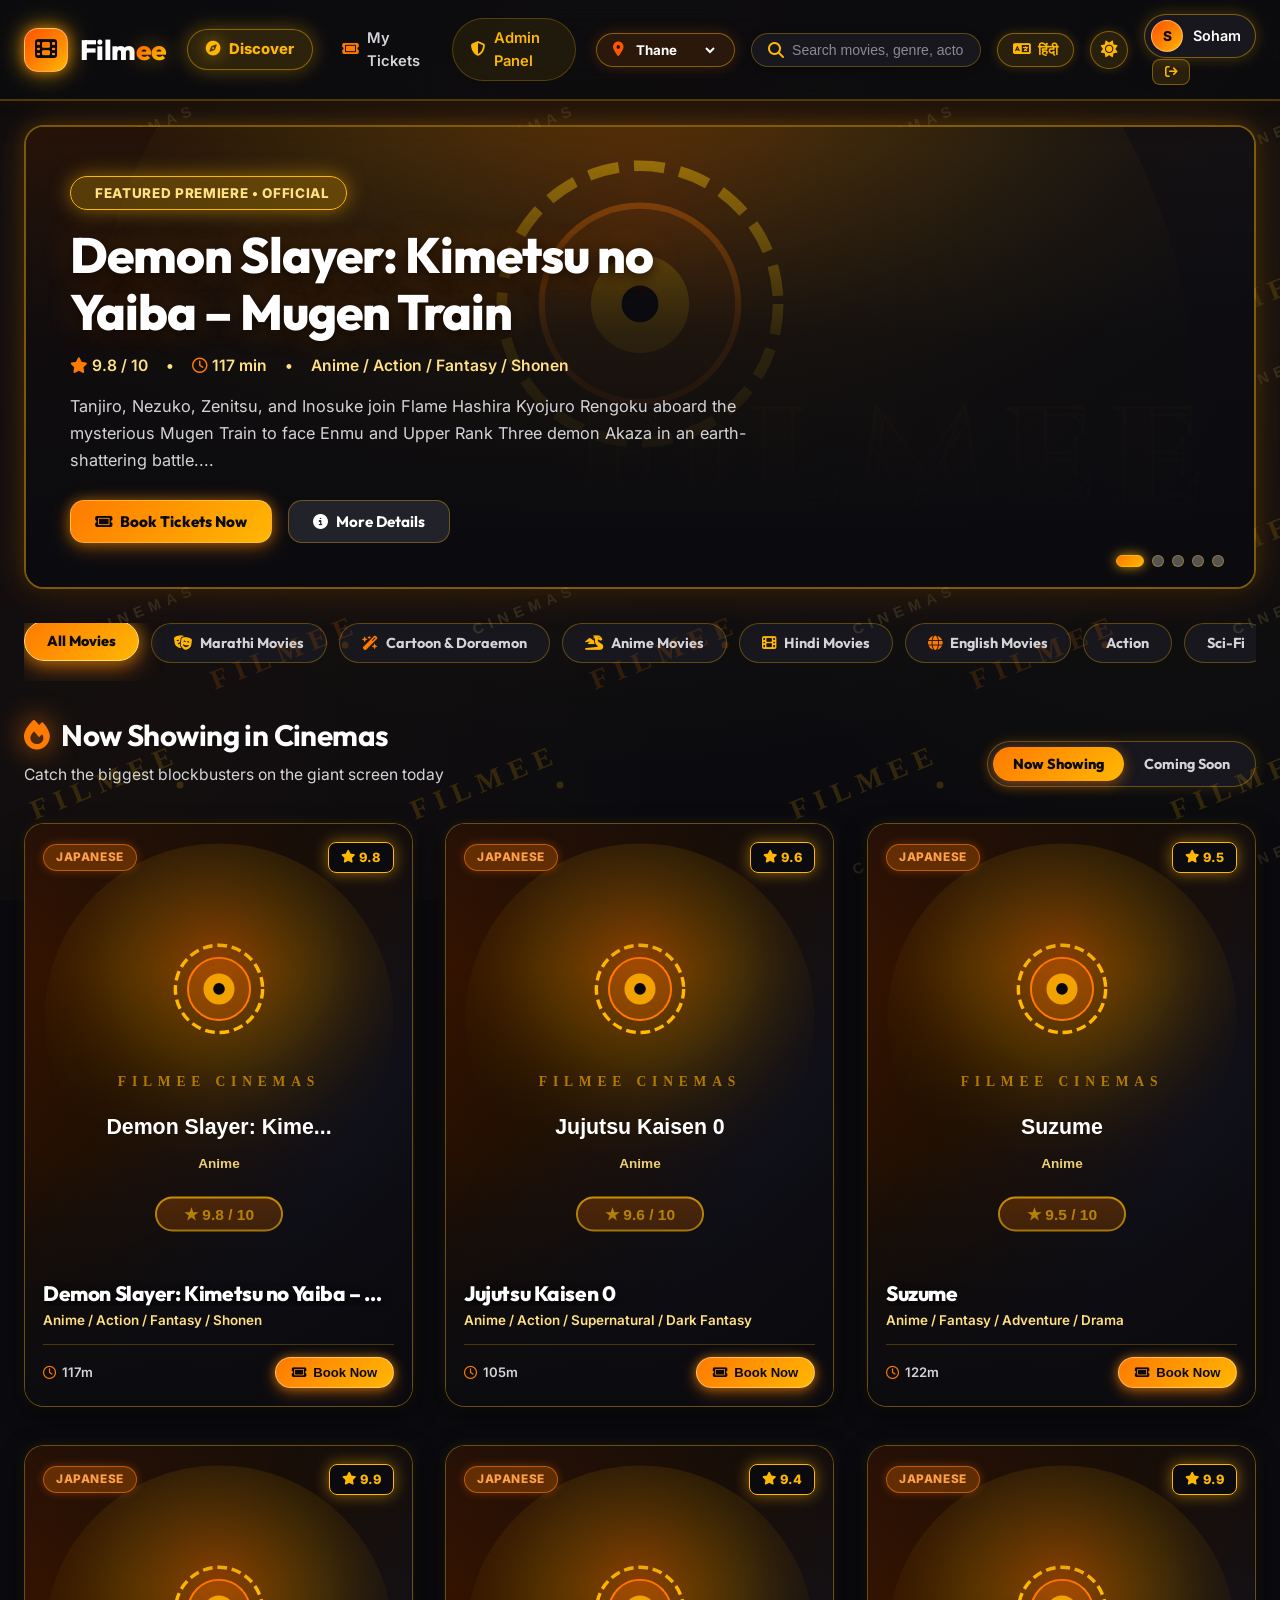
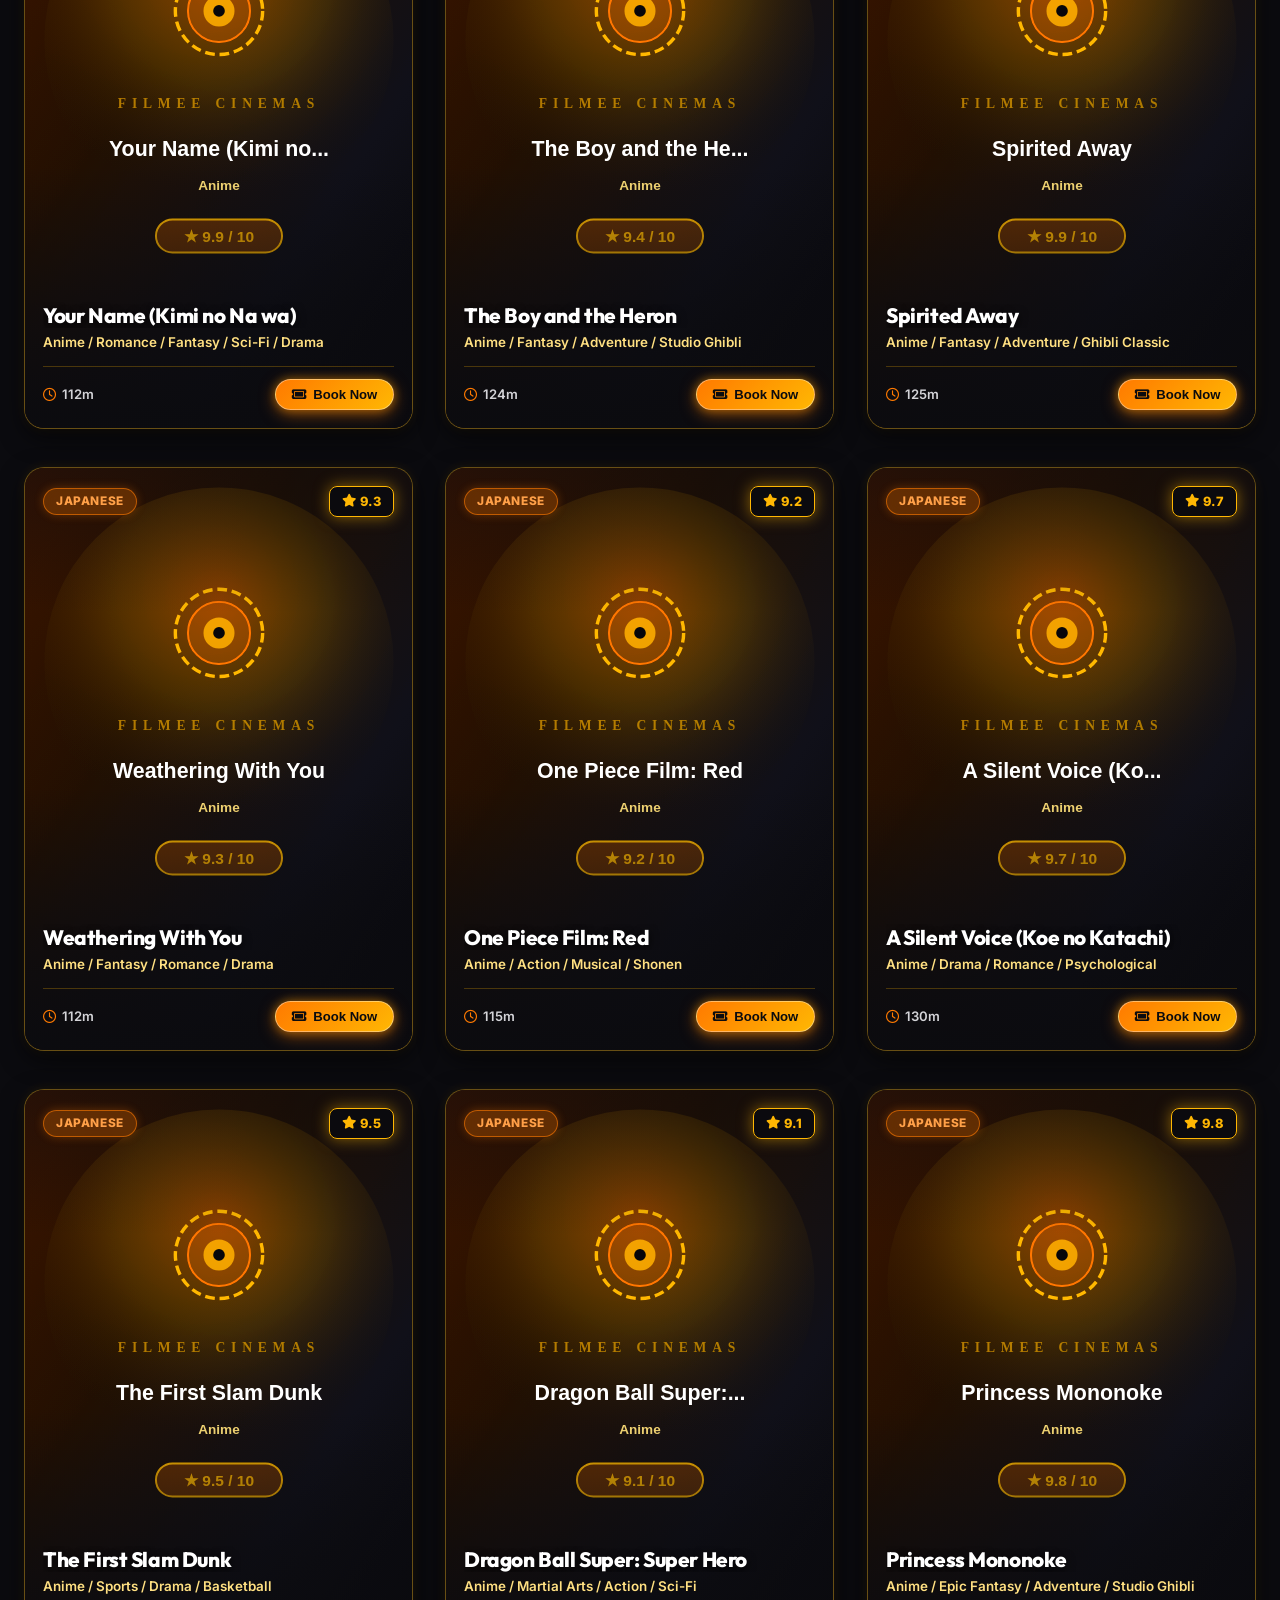
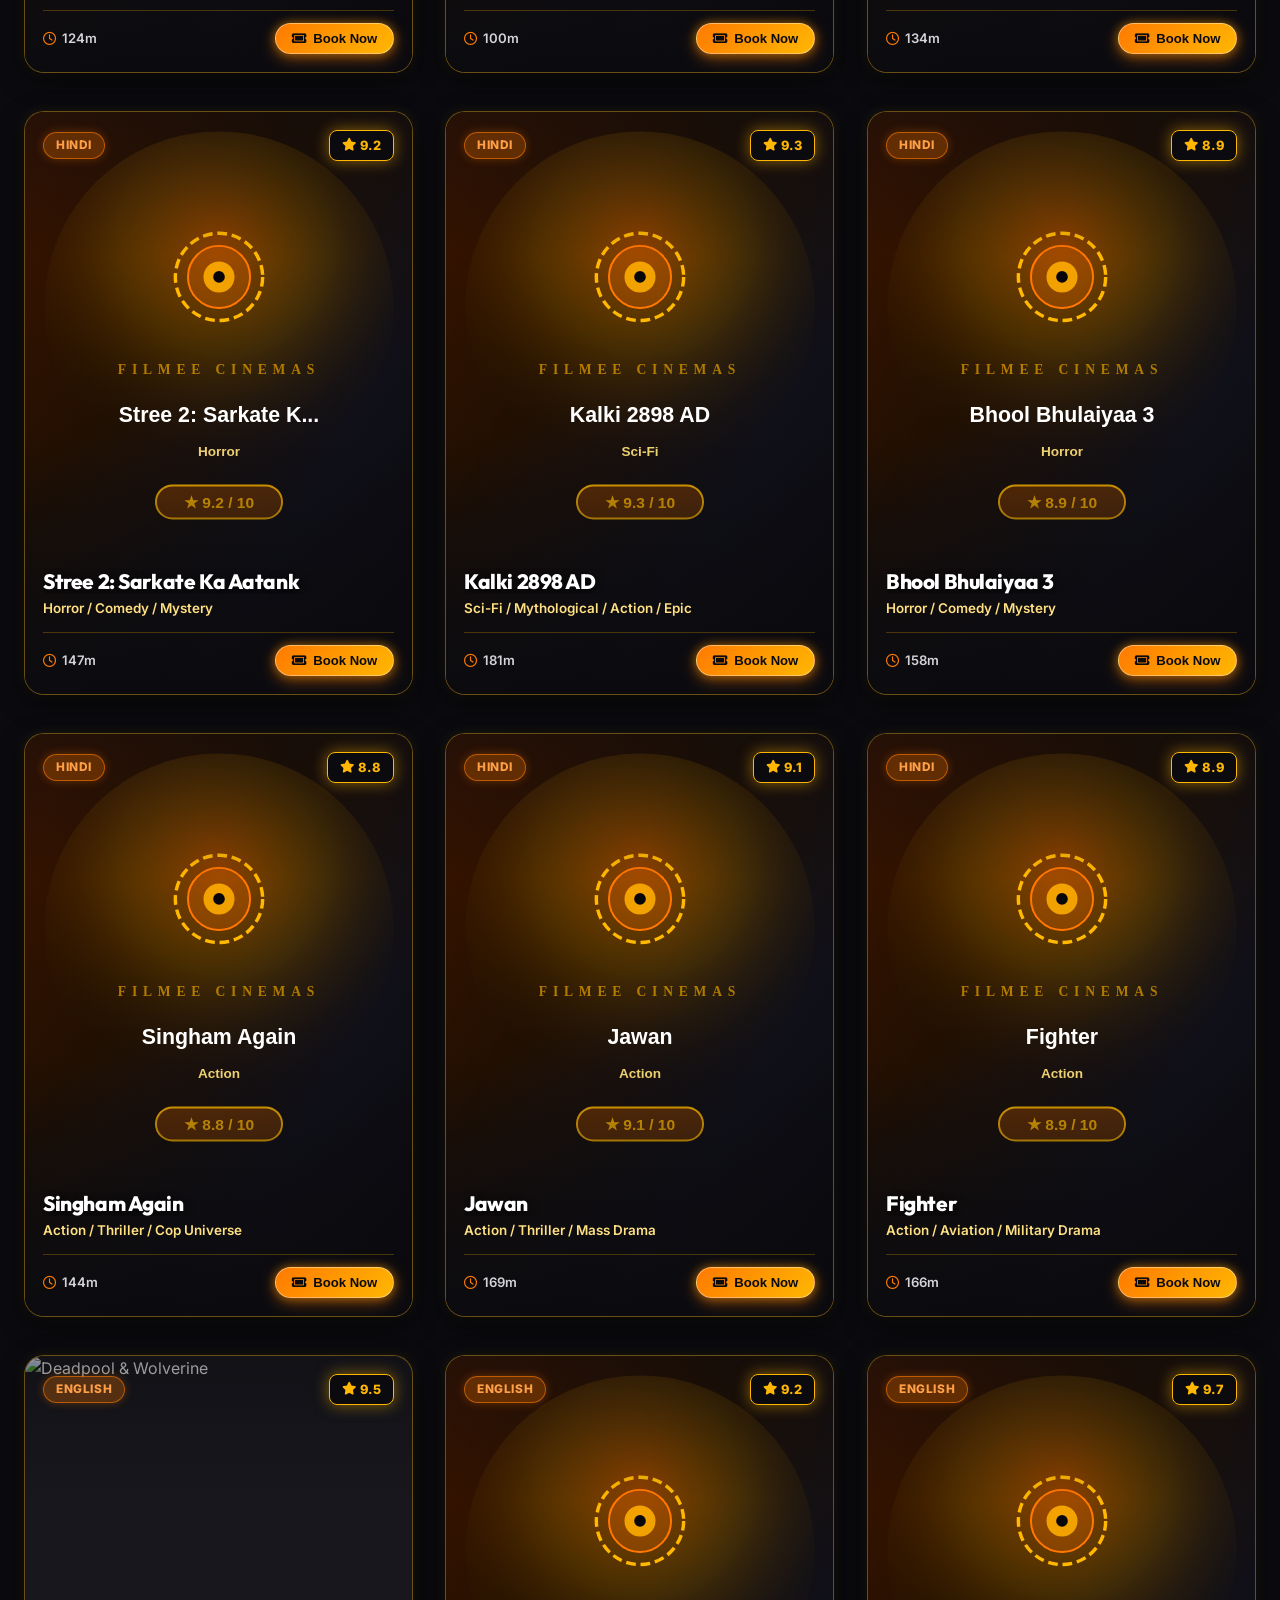
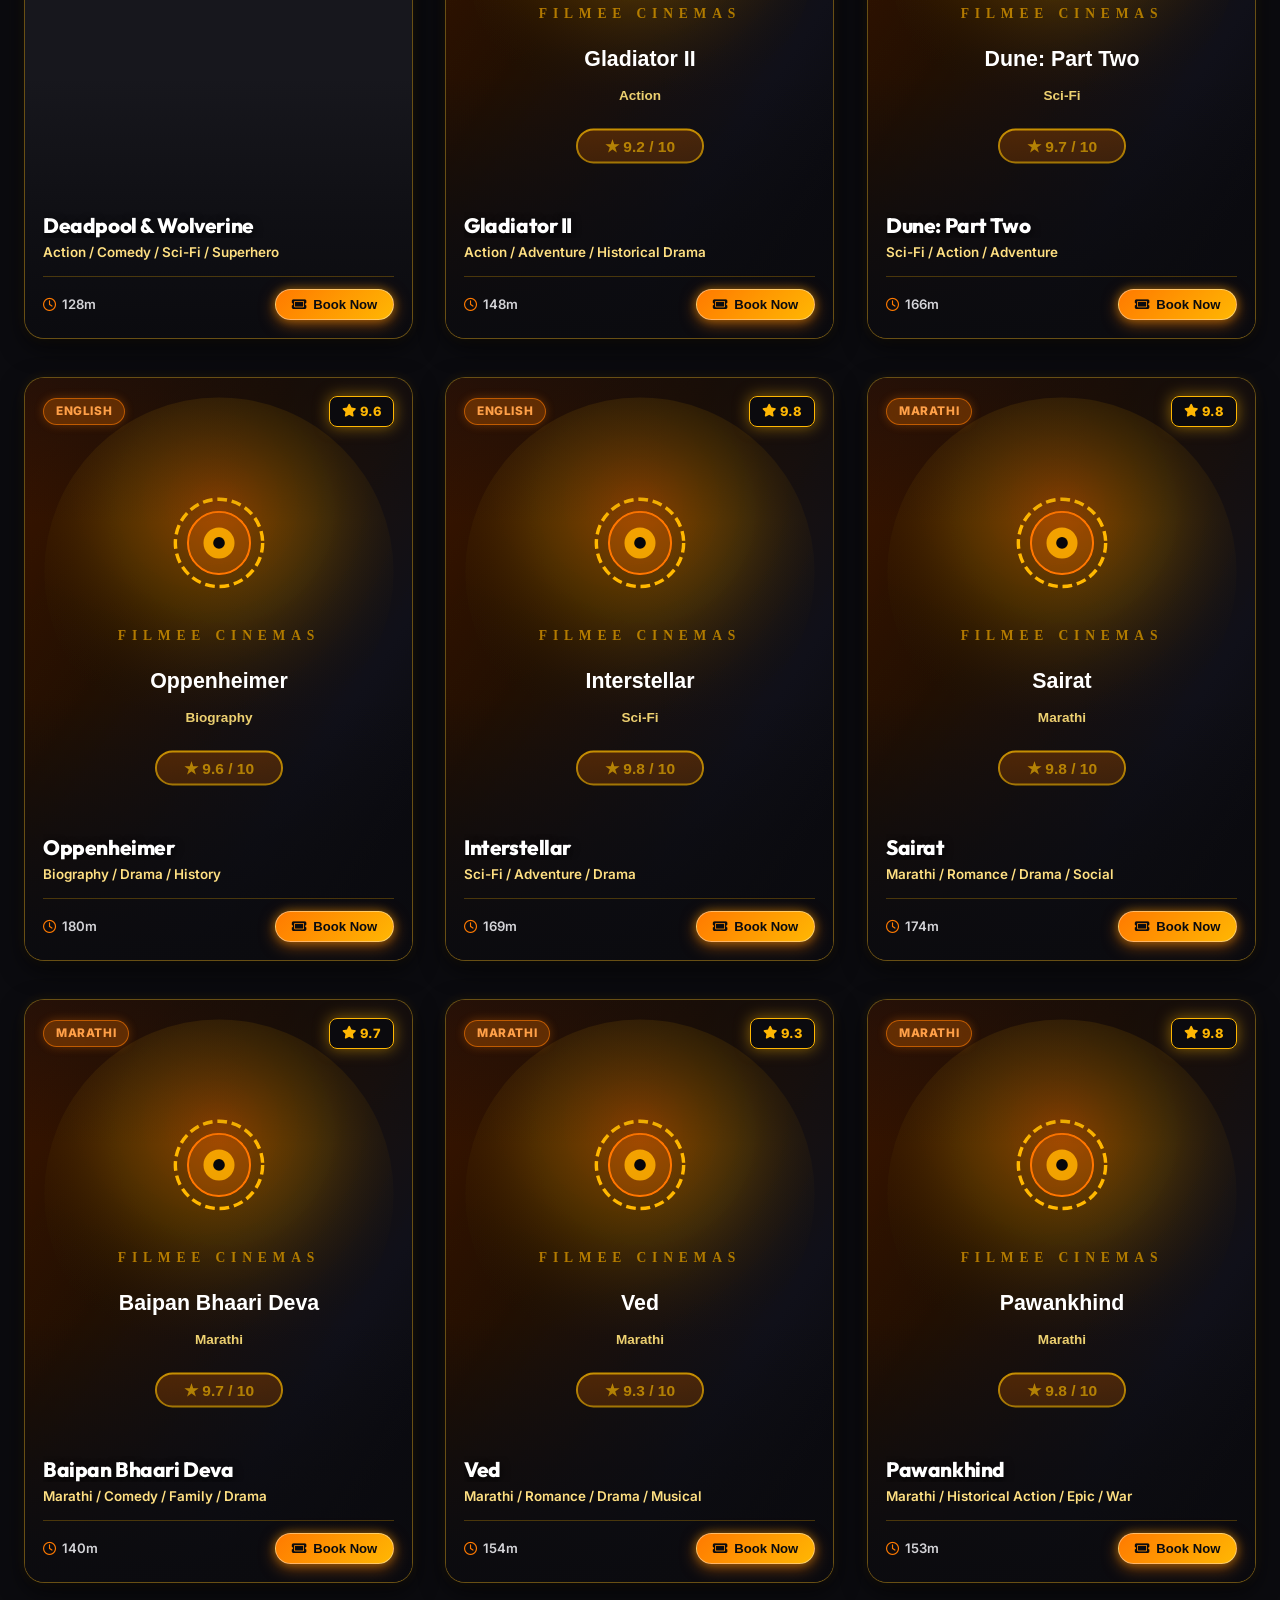
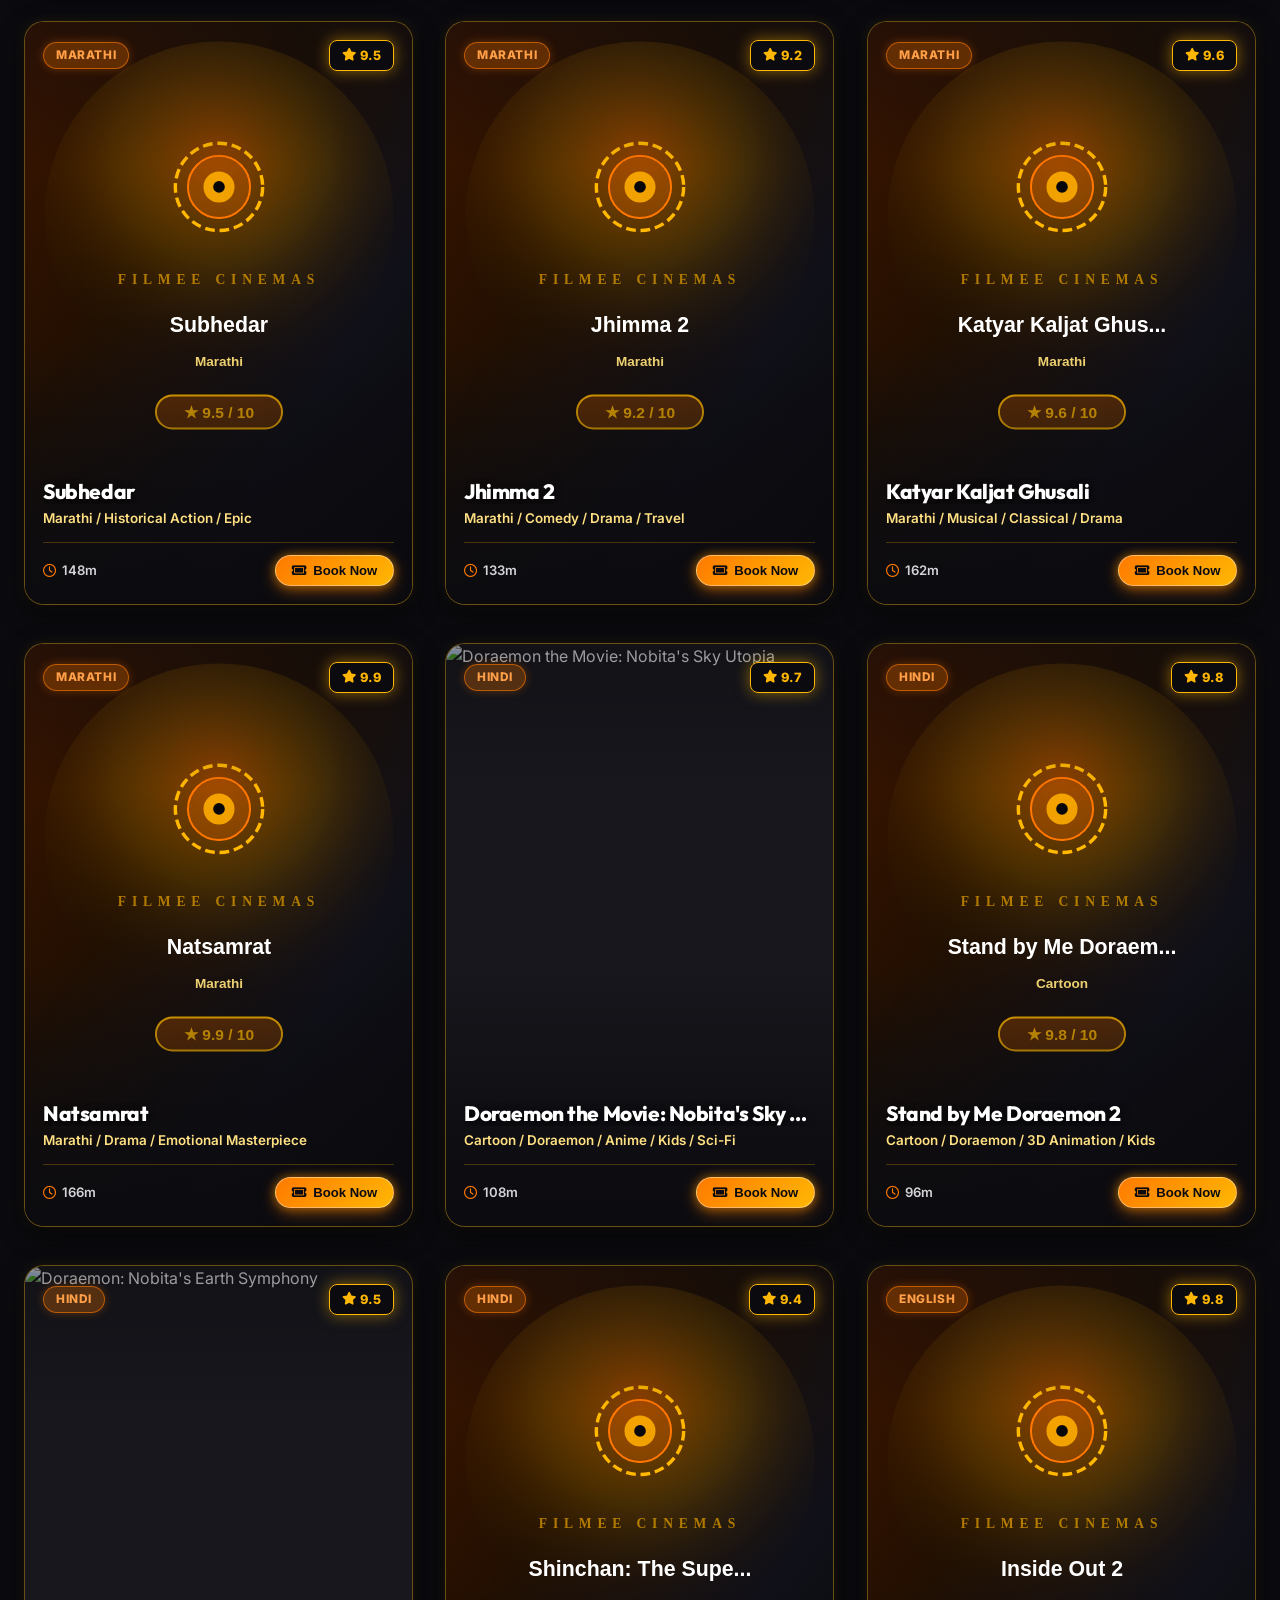
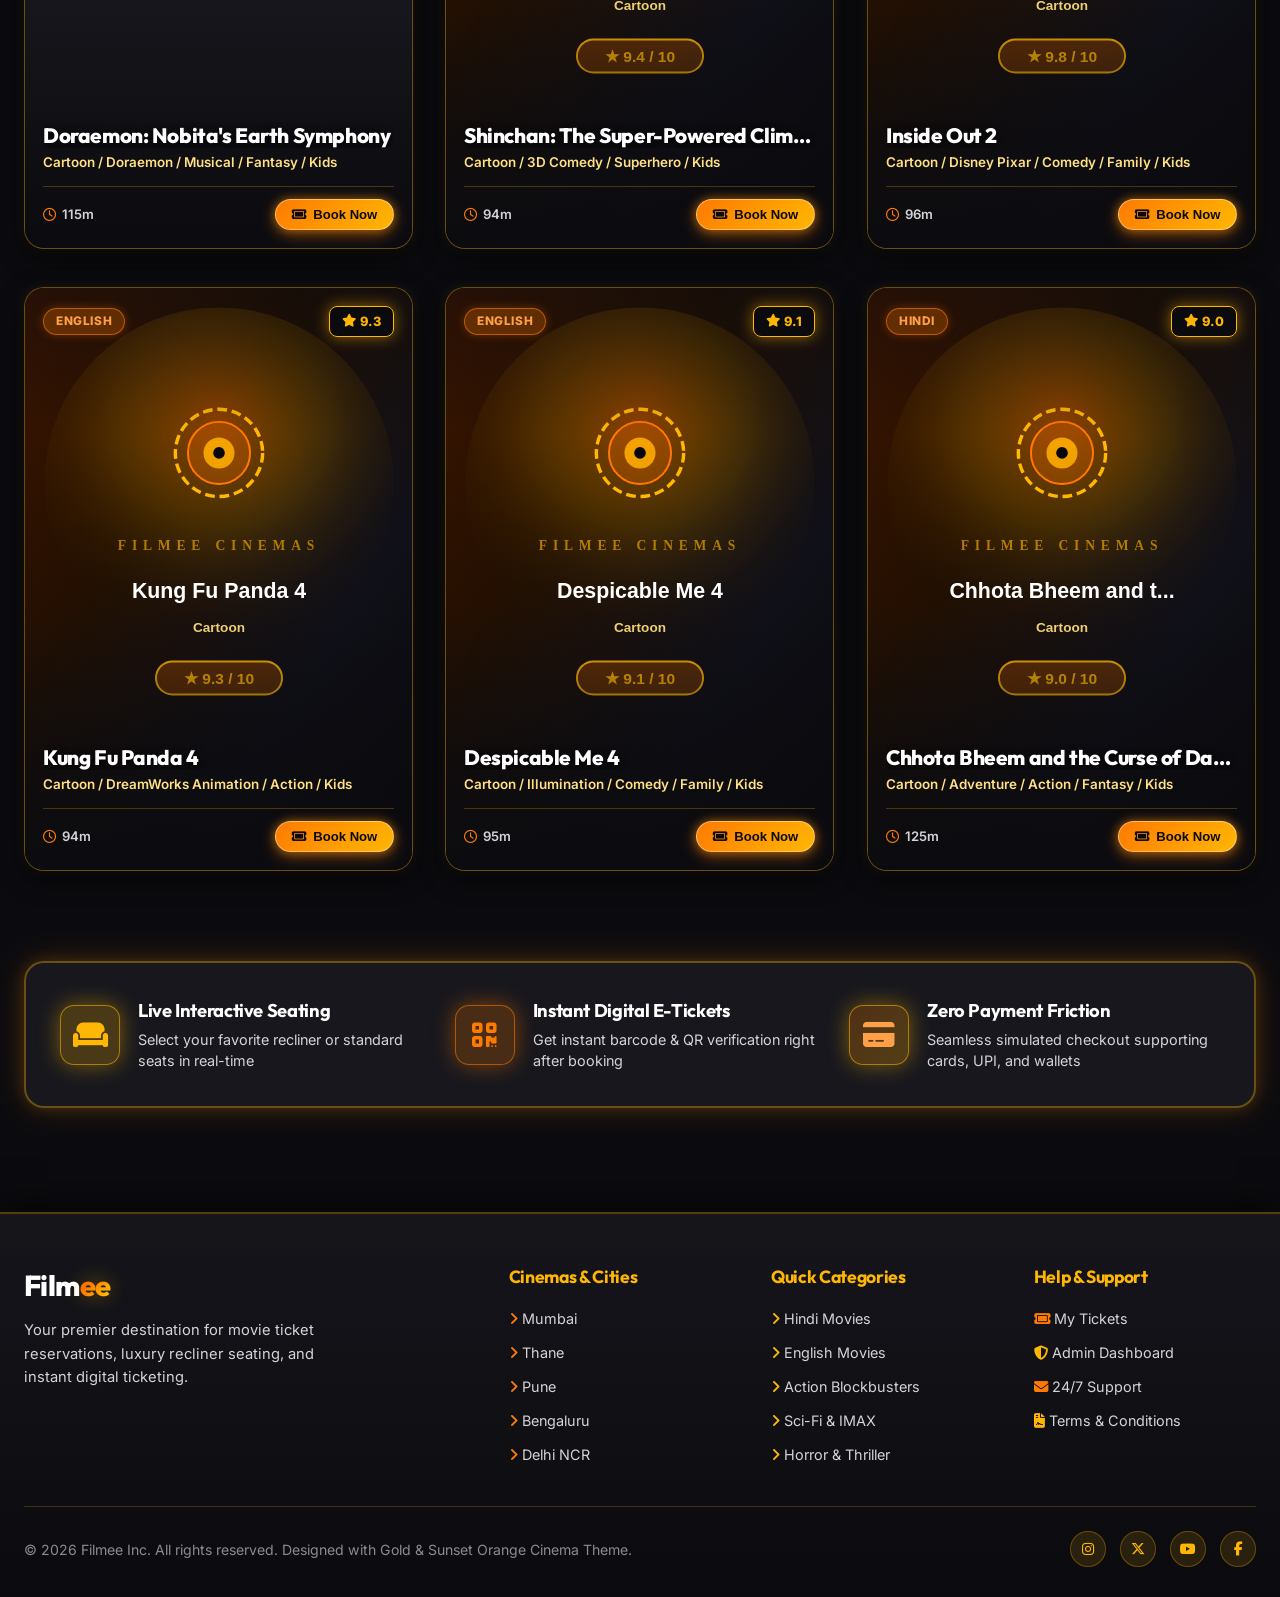
==== commit 2e2e1ab8: "fix: undo bubble effects and navbar to eliminate top whitespace on option click" ====
--- a/src/main/webapp/index.html
+++ b/src/main/webapp/index.html
@@ -20,9 +20,6 @@
 </head>
 <body>
 
-  <!-- Ambient Cinema Floating Bubbles Backdrop -->
-  <div class="cinema-bubble-backdrop" id="cinemaBubbleBackdrop" aria-hidden="true"></div>
-
   <!-- ==================== TOP NAVIGATION BAR ==================== -->
   <header class="navbar" id="navbar">
     <div class="nav-container">
--- a/src/main/webapp/css/style.css
+++ b/src/main/webapp/css/style.css
@@ -106,60 +106,8 @@
   background-image: url("data:image/svg+xml,%3Csvg width='380' height='240' viewBox='0 0 380 240' xmlns='http://www.w3.org/2000/svg'%3E%3Cg fill='none' fill-rule='evenodd'%3E%3Ctext x='35' y='100' transform='rotate(-22 35 100)' font-family='Cinzel, serif' font-weight='900' font-size='28' letter-spacing='8' fill='%23D97706' fill-opacity='0.16'%3EFILMEE%3C/text%3E%3Ctext x='215' y='210' transform='rotate(-22 215 210)' font-family='Cinzel, serif' font-weight='900' font-size='28' letter-spacing='8' fill='%23EA580C' fill-opacity='0.15'%3EFILMEE%3C/text%3E%3Ctext x='95' y='155' transform='rotate(-22 95 155)' font-family='Bebas Neue, sans-serif' font-weight='700' font-size='15' letter-spacing='6' fill='%23B45309' fill-opacity='0.14'%3ECINEMAS%3C/text%3E%3Ccircle cx='180' cy='65' r='3.5' fill='%23D97706' fill-opacity='0.18'/%3E%3Ccircle cx='345' cy='165' r='3.5' fill='%23EA580C' fill-opacity='0.18'/%3E%3C/g%3E%3C/svg%3E");
 }
 
-[data-theme="light"] .navbar {
-  background: rgba(255, 255, 255, 0.88);
-  border-color: rgba(217, 119, 6, 0.35);
-  box-shadow: 
-    0 16px 40px -10px rgba(0, 0, 0, 0.1),
-    0 0 25px rgba(255, 183, 3, 0.18),
-    inset 0 1.5px 2px rgba(255, 255, 255, 0.95);
-}
-
-[data-theme="light"] .nav-brand {
-  background: rgba(255, 122, 0, 0.08);
-  border-color: rgba(217, 119, 6, 0.3);
-  box-shadow: inset 0 1px 2px rgba(255, 255, 255, 0.8), 0 4px 12px rgba(0, 0, 0, 0.04);
-}
-
 [data-theme="light"] .brand-name {
   color: #18181B;
-}
-
-[data-theme="light"] .nav-menu {
-  background: rgba(0, 0, 0, 0.04);
-  border-color: rgba(217, 119, 6, 0.22);
-  box-shadow: inset 0 1px 2px rgba(255, 255, 255, 0.8), 0 2px 8px rgba(0, 0, 0, 0.03);
-}
-
-[data-theme="light"] .nav-link {
-  color: #52525B;
-}
-
-[data-theme="light"] .nav-link:hover {
-  background: rgba(217, 119, 6, 0.12);
-  color: #B45309;
-  border-color: rgba(217, 119, 6, 0.4);
-}
-
-[data-theme="light"] .nav-link.active {
-  background: linear-gradient(135deg, rgba(234, 88, 12, 0.2) 0%, rgba(217, 119, 6, 0.18) 100%);
-  border-color: rgba(217, 119, 6, 0.6);
-  color: #B45309;
-}
-
-[data-theme="light"] .search-box {
-  background: rgba(0, 0, 0, 0.03);
-  border-color: rgba(217, 119, 6, 0.28);
-  box-shadow: inset 0 1px 2px rgba(255, 255, 255, 0.8);
-}
-
-[data-theme="light"] .search-box:focus-within {
-  background: #FFFFFF;
-}
-
-[data-theme="light"] .user-badge {
-  background: rgba(0, 0, 0, 0.04);
-  border-color: rgba(217, 119, 6, 0.35);
 }
 
 [data-theme="light"] .section-title,
@@ -302,7 +250,7 @@
   box-shadow: 0 0 10px rgba(255, 183, 3, 0.8);
 }
 
-/* ==================== BUBBLE BUTTONS & CHIPS ==================== */
+/* ==================== BUTTONS & CHIPS ==================== */
 .btn {
   display: inline-flex;
   align-items: center;
@@ -312,53 +260,26 @@
   font-family: var(--font-heading);
   font-weight: 700;
   font-size: 0.95rem;
-  border-radius: var(--radius-full);
+  border-radius: var(--radius-md);
   border: none;
   cursor: pointer;
-  transition: all 0.3s cubic-bezier(0.34, 1.56, 0.64, 1);
+  transition: var(--transition);
   outline: none;
   position: relative;
   overflow: hidden;
-  box-shadow: inset 0 1.5px 2px rgba(255, 255, 255, 0.35);
-  user-select: none;
-}
-
-/* Glass Bubble Specular Reflection Arc */
-.btn::before {
-  content: "";
-  position: absolute;
-  top: 3px;
-  left: 15%;
-  width: 70%;
-  height: 6px;
-  background: linear-gradient(180deg, rgba(255, 255, 255, 0.55) 0%, rgba(255, 255, 255, 0.05) 100%);
-  border-radius: var(--radius-full);
-  pointer-events: none;
-  opacity: 0.85;
-}
-
-.btn:active:not(:disabled) {
-  transform: scale(0.92) translateY(1px) !important;
-  box-shadow: inset 0 2px 4px rgba(0, 0, 0, 0.4) !important;
 }
 
 .btn-primary {
   background: var(--accent-gradient);
   color: #0B0B0F;
   font-weight: 800;
-  box-shadow: 
-    0 6px 22px rgba(255, 122, 0, 0.45), 
-    0 0 14px rgba(255, 183, 3, 0.35),
-    inset 0 1.5px 2px rgba(255, 255, 255, 0.45);
-  border: 1px solid rgba(255, 224, 130, 0.5);
+  box-shadow: 0 4px 20px rgba(255, 122, 0, 0.45), 0 0 12px rgba(255, 183, 3, 0.35);
+  border: 1px solid rgba(255, 224, 130, 0.4);
 }
 .btn-primary:hover:not(:disabled) {
   background: linear-gradient(135deg, #FFE082 0%, #FFB703 50%, #FF7A00 100%);
-  transform: translateY(-3px) scale(1.03);
-  box-shadow: 
-    0 10px 32px rgba(255, 183, 3, 0.75), 
-    0 0 22px rgba(255, 122, 0, 0.55),
-    inset 0 1.5px 3px rgba(255, 255, 255, 0.6);
+  transform: translateY(-2px);
+  box-shadow: 0 8px 30px rgba(255, 183, 3, 0.7), 0 0 20px rgba(255, 122, 0, 0.5);
   color: #0B0B0F;
 }
 
@@ -366,14 +287,12 @@
   background: var(--accent-gold-gradient);
   color: #0B0B0F;
   font-weight: 800;
-  box-shadow: 
-    0 6px 22px rgba(255, 183, 3, 0.5),
-    inset 0 1.5px 2px rgba(255, 255, 255, 0.5);
-  border: 1px solid rgba(255, 255, 255, 0.45);
+  box-shadow: 0 4px 20px rgba(255, 183, 3, 0.5);
+  border: 1px solid rgba(255, 255, 255, 0.4);
 }
 .btn-gold:hover:not(:disabled) {
-  transform: translateY(-3px) scale(1.03);
-  box-shadow: 0 10px 34px rgba(255, 183, 3, 0.85);
+  transform: translateY(-2px);
+  box-shadow: 0 8px 32px rgba(255, 183, 3, 0.8);
   filter: brightness(1.1);
   color: #0B0B0F;
 }
@@ -382,13 +301,11 @@
   background: var(--accent-orange-gradient);
   color: #fff;
   font-weight: 700;
-  box-shadow: 
-    0 6px 22px rgba(255, 122, 0, 0.55),
-    inset 0 1.5px 2px rgba(255, 255, 255, 0.45);
+  box-shadow: 0 4px 20px rgba(255, 122, 0, 0.55);
 }
 .btn-orange:hover:not(:disabled) {
-  transform: translateY(-3px) scale(1.03);
-  box-shadow: 0 10px 34px rgba(255, 122, 0, 0.85);
+  transform: translateY(-2px);
+  box-shadow: 0 8px 32px rgba(255, 122, 0, 0.8);
   filter: brightness(1.1);
 }
 
@@ -444,143 +361,55 @@
   box-shadow: none !important;
 }
 
-/* ==================== FLOATING BUBBLE NAVIGATION BAR ==================== */
+/* ==================== NAVIGATION BAR ==================== */
 .navbar {
   position: sticky;
-  top: 12px;
-  z-index: 1000;
-  max-width: 1320px;
-  width: calc(100% - 32px);
-  margin: 12px auto 0 auto;
-  border-radius: var(--radius-full);
-  background: rgba(14, 14, 20, 0.82);
-  backdrop-filter: blur(28px) saturate(190%);
-  -webkit-backdrop-filter: blur(28px) saturate(190%);
-  border: 1.5px solid rgba(255, 183, 3, 0.38);
-  box-shadow: 
-    0 20px 48px -10px rgba(0, 0, 0, 0.85),
-    0 0 30px rgba(255, 122, 0, 0.16),
-    inset 0 1.5px 2px rgba(255, 255, 255, 0.22);
-  transition: all 0.35s cubic-bezier(0.34, 1.56, 0.64, 1);
-  position: sticky;
-}
-
-/* Ambient Floating Bubble Orbs around Navbar */
-.navbar::before {
-  content: "";
-  position: absolute;
-  left: 90px;
-  top: -12px;
-  width: 150px;
-  height: 50px;
-  background: radial-gradient(ellipse, rgba(255, 183, 3, 0.28) 0%, transparent 70%);
-  filter: blur(14px);
-  border-radius: 50%;
-  pointer-events: none;
-  z-index: -1;
-  animation: bubbleGlow1 8s ease-in-out infinite alternate;
-}
-
-.navbar::after {
-  content: "";
-  position: absolute;
-  right: 130px;
-  bottom: -12px;
-  width: 160px;
-  height: 50px;
-  background: radial-gradient(ellipse, rgba(255, 84, 0, 0.24) 0%, transparent 70%);
-  filter: blur(15px);
-  border-radius: 50%;
-  pointer-events: none;
-  z-index: -1;
-  animation: bubbleGlow2 10s ease-in-out infinite alternate;
-}
-
-@keyframes bubbleGlow1 {
-  0% { transform: translate(0, 0) scale(1); opacity: 0.5; }
-  100% { transform: translate(40px, 8px) scale(1.25); opacity: 0.85; }
-}
-
-@keyframes bubbleGlow2 {
-  0% { transform: translate(0, 0) scale(1); opacity: 0.5; }
-  100% { transform: translate(-35px, -6px) scale(1.2); opacity: 0.85; }
+  top: 0;
+  z-index: 100;
+  backdrop-filter: blur(18px);
+  background: var(--bg-glass);
+  border-bottom: 2px solid rgba(255, 183, 3, 0.28);
+  box-shadow: 0 4px 25px rgba(0, 0, 0, 0.6), 0 1px 15px rgba(255, 122, 0, 0.12);
 }
 
 .nav-container {
-  padding: 8px 18px;
+  max-width: 1280px;
+  margin: 0 auto;
+  padding: 14px 24px;
   display: flex;
   align-items: center;
   justify-content: space-between;
-  gap: 16px;
-  position: relative;
-  z-index: 2;
-}
-
-/* 1. Logo Bubble Pod */
+  gap: 20px;
+}
+
 .nav-brand {
   display: flex;
   align-items: center;
-  gap: 10px;
+  gap: 12px;
   cursor: pointer;
-  background: rgba(255, 122, 0, 0.09);
-  border: 1.5px solid rgba(255, 183, 3, 0.32);
-  border-radius: var(--radius-full);
-  padding: 5px 16px 5px 6px;
-  box-shadow: 
-    inset 0 1px 2px rgba(255, 255, 255, 0.18),
-    0 4px 15px rgba(0, 0, 0, 0.25);
-  transition: all 0.3s cubic-bezier(0.34, 1.56, 0.64, 1);
-  user-select: none;
-}
-
-.nav-brand:hover {
-  transform: scale(1.04) translateY(-1px);
-  border-color: rgba(255, 224, 130, 0.7);
-  background: rgba(255, 122, 0, 0.16);
-  box-shadow: 
-    0 6px 20px rgba(255, 183, 3, 0.4),
-    inset 0 1px 3px rgba(255, 255, 255, 0.35);
 }
 
 .brand-icon {
-  width: 38px;
-  height: 38px;
-  border-radius: 50%;
-  background: linear-gradient(135deg, #FF5400 0%, #FF7A00 45%, #FFB703 100%);
+  width: 44px;
+  height: 44px;
+  border-radius: var(--radius-md);
+  background: var(--accent-cinema-gradient);
   display: flex;
   align-items: center;
   justify-content: center;
-  font-size: 1.15rem;
+  font-size: 1.35rem;
   color: #0B0B0F;
-  box-shadow: 
-    inset 0 2px 4px rgba(255, 255, 255, 0.45),
-    0 0 16px rgba(255, 183, 3, 0.6);
+  box-shadow: 0 0 25px rgba(255, 183, 3, 0.7), 0 0 12px rgba(255, 122, 0, 0.5);
   border: 1px solid rgba(255, 255, 255, 0.4);
-  position: relative;
-  overflow: hidden;
-}
-
-.brand-icon::after {
-  content: "";
-  position: absolute;
-  top: 3px;
-  left: 6px;
-  width: 12px;
-  height: 7px;
-  border-radius: 50%;
-  background: rgba(255, 255, 255, 0.55);
-  transform: rotate(-25deg);
-  pointer-events: none;
 }
 
 .brand-name {
   font-family: var(--font-heading);
-  font-size: 1.55rem;
+  font-size: 1.75rem;
   font-weight: 800;
   color: #fff;
   letter-spacing: -0.02em;
 }
-
 .brand-name span {
   background: linear-gradient(135deg, #FF5400 0%, #FF7A00 40%, #FFB703 80%, #FFE082 100%);
   -webkit-background-clip: text;
@@ -588,31 +417,23 @@
   filter: drop-shadow(0 0 10px rgba(255, 183, 3, 0.4));
 }
 
-/* 2. Navigation Menu Bubble Dock */
 .nav-menu {
   display: flex;
   align-items: center;
-  gap: 5px;
-  background: rgba(255, 255, 255, 0.04);
-  border: 1.5px solid rgba(255, 183, 3, 0.22);
-  border-radius: var(--radius-full);
-  padding: 4px 6px;
-  box-shadow: 
-    inset 0 1px 2px rgba(255, 255, 255, 0.12),
-    0 4px 14px rgba(0, 0, 0, 0.25);
+  gap: 10px;
 }
 
 .nav-link {
   display: flex;
   align-items: center;
   gap: 8px;
-  padding: 7px 18px;
+  padding: 8px 18px;
   border-radius: var(--radius-full);
   font-weight: 600;
-  font-size: 0.91rem;
+  font-size: 0.92rem;
   color: var(--text-secondary);
-  transition: all 0.25s cubic-bezier(0.34, 1.56, 0.64, 1);
-  border: 1.5px solid transparent;
+  transition: var(--transition);
+  border: 1px solid transparent;
 }
 
 .nav-link i {
@@ -620,77 +441,56 @@
   transition: var(--transition);
 }
 
-.nav-link:hover {
-  color: #FFE082;
-  background: rgba(255, 183, 3, 0.15);
+.nav-link:hover, .nav-link.active {
+  color: #FFB703;
+  background: rgba(255, 183, 3, 0.14);
   border-color: rgba(255, 183, 3, 0.45);
-  transform: translateY(-2px) scale(1.03);
-  box-shadow: 0 4px 14px rgba(255, 183, 3, 0.22), inset 0 1px 2px rgba(255, 255, 255, 0.18);
-}
-
-.nav-link:hover i {
-  color: #FFE082;
+}
+.nav-link:hover i, .nav-link.active i {
+  color: #FFB703;
   filter: drop-shadow(0 0 8px rgba(255, 183, 3, 0.6));
 }
-
 .nav-link.active {
-  color: #FFE082;
-  background: linear-gradient(135deg, rgba(255, 122, 0, 0.35) 0%, rgba(255, 183, 3, 0.32) 100%);
-  border-color: rgba(255, 183, 3, 0.7);
-  font-weight: 700;
-  transform: scale(1.02);
-  box-shadow: 
-    0 0 18px rgba(255, 183, 3, 0.4),
-    inset 0 1px 2px rgba(255, 255, 255, 0.3);
-}
-
-.nav-link.active i {
   color: #FFB703;
-  filter: drop-shadow(0 0 8px rgba(255, 183, 3, 0.8));
+  font-weight: 800;
+  box-shadow: 0 0 20px rgba(255, 183, 3, 0.35);
 }
 
 .admin-nav-link {
   color: var(--accent-gold);
-  border-color: rgba(255, 183, 3, 0.28);
+  border-color: rgba(255, 183, 3, 0.25);
   background: rgba(255, 183, 3, 0.08);
 }
 .admin-nav-link i {
   color: var(--accent-gold);
 }
 
-/* 3. Action Bubble Controls */
 .nav-actions {
   display: flex;
   align-items: center;
-  gap: 12px;
+  gap: 16px;
 }
 
 .city-selector {
   display: flex;
   align-items: center;
   gap: 8px;
-  background: rgba(255, 122, 0, 0.1);
-  border: 1.5px solid rgba(255, 183, 3, 0.38);
-  padding: 6px 14px;
+  background: rgba(255, 122, 0, 0.12);
+  border: 1.5px solid rgba(255, 183, 3, 0.45);
+  padding: 7px 16px;
   border-radius: var(--radius-full);
   color: var(--accent-gold);
   font-size: 0.88rem;
-  box-shadow: 
-    inset 0 1px 2px rgba(255, 255, 255, 0.18),
-    0 4px 12px rgba(0, 0, 0, 0.2);
-  transition: all 0.3s cubic-bezier(0.34, 1.56, 0.64, 1);
-}
-
+  box-shadow: 0 0 15px rgba(255, 122, 0, 0.2);
+  transition: var(--transition);
+}
 .city-selector:hover {
   border-color: var(--accent-gold);
-  transform: translateY(-2px) scale(1.03);
-  box-shadow: 0 0 18px rgba(255, 183, 3, 0.35), inset 0 1px 3px rgba(255, 255, 255, 0.25);
-}
-
+  box-shadow: 0 0 20px rgba(255, 183, 3, 0.4);
+}
 .city-selector i {
   color: var(--accent-orange-bright);
 }
-
 .city-selector select {
   background: transparent;
   border: none;
@@ -700,42 +500,31 @@
   outline: none;
   cursor: pointer;
 }
-
 .city-selector select option {
   background: var(--bg-surface);
   color: var(--text-main);
 }
 
-/* Search Bubble */
 .search-box {
   display: flex;
   align-items: center;
   gap: 8px;
-  background: rgba(255, 255, 255, 0.05);
-  border: 1.5px solid rgba(255, 183, 3, 0.28);
-  padding: 7px 16px;
+  background: var(--bg-surface);
+  border: 1.5px solid rgba(255, 183, 3, 0.3);
+  padding: 8px 16px;
   border-radius: var(--radius-full);
-  width: 210px;
-  transition: all 0.35s cubic-bezier(0.34, 1.56, 0.64, 1);
-  box-shadow: 
-    inset 0 1px 2px rgba(255, 255, 255, 0.14),
-    0 4px 12px rgba(0, 0, 0, 0.2);
-}
-
+  width: 230px;
+  transition: var(--transition);
+  box-shadow: 0 2px 10px rgba(0, 0, 0, 0.3);
+}
 .search-box:focus-within {
-  width: 270px;
+  width: 290px;
   border-color: var(--accent-orange);
-  background: rgba(255, 255, 255, 0.08);
-  box-shadow: 
-    0 0 22px rgba(255, 122, 0, 0.45),
-    inset 0 1px 2px rgba(255, 255, 255, 0.25);
-  transform: translateY(-1px);
-}
-
+  box-shadow: 0 0 20px rgba(255, 122, 0, 0.5), 0 0 8px rgba(255, 183, 3, 0.4);
+}
 .search-box i {
   color: var(--accent-gold);
 }
-
 .search-box input {
   background: transparent;
   border: none;
@@ -744,12 +533,11 @@
   font-size: 0.88rem;
   width: 100%;
 }
-
 .search-box input::placeholder {
   color: var(--text-muted);
 }
 
-/* Navigation Control Buttons (Theme & Language Bubbles) */
+/* Navigation Control Buttons (Theme & Language) */
 .nav-control-btn {
   display: inline-flex;
   align-items: center;
@@ -758,16 +546,14 @@
   background: rgba(255, 183, 3, 0.12);
   border: 1.5px solid rgba(255, 183, 3, 0.45);
   color: var(--accent-gold);
-  padding: 6px 14px;
+  padding: 7px 15px;
   border-radius: var(--radius-full);
   font-family: var(--font-heading);
   font-weight: 800;
-  font-size: 0.86rem;
+  font-size: 0.88rem;
   cursor: pointer;
-  transition: all 0.3s cubic-bezier(0.34, 1.56, 0.64, 1);
-  box-shadow: 
-    inset 0 1px 2px rgba(255, 255, 255, 0.22),
-    0 3px 12px rgba(0, 0, 0, 0.2);
+  transition: var(--transition);
+  box-shadow: 0 0 12px rgba(255, 183, 3, 0.2);
   user-select: none;
 }
 
@@ -775,10 +561,8 @@
   background: var(--accent-gradient);
   color: #0B0B0F !important;
   border-color: #FFE082;
-  transform: translateY(-2px) scale(1.06);
-  box-shadow: 
-    0 6px 20px rgba(255, 122, 0, 0.5),
-    inset 0 1px 3px rgba(255, 255, 255, 0.45);
+  transform: translateY(-2px);
+  box-shadow: 0 4px 18px rgba(255, 122, 0, 0.5), 0 0 12px rgba(255, 183, 3, 0.4);
 }
 
 .nav-control-btn:hover i,
@@ -791,63 +575,31 @@
   height: 38px;
   padding: 0;
   border-radius: 50%;
-  position: relative;
-  overflow: hidden;
-  box-shadow: 
-    inset 0 1.5px 3px rgba(255, 255, 255, 0.3),
-    0 3px 12px rgba(255, 183, 3, 0.2);
-}
-
-.theme-toggle-btn::after {
-  content: "";
-  position: absolute;
-  top: 2px;
-  left: 6px;
-  width: 10px;
-  height: 6px;
-  border-radius: 50%;
-  background: rgba(255, 255, 255, 0.45);
-  transform: rotate(-25deg);
-  pointer-events: none;
-}
-
+}
 .theme-toggle-btn i {
   font-size: 1.05rem;
   transition: transform 0.35s cubic-bezier(0.16, 1, 0.3, 1);
-  position: relative;
-  z-index: 1;
-}
-
-.theme-toggle-btn:hover {
-  transform: translateY(-2px) scale(1.12);
-}
-
+}
 .theme-toggle-btn:hover i {
   transform: rotate(25deg) scale(1.15);
 }
 
-/* User Profile Badge Bubble */
 .user-badge {
   display: flex;
   align-items: center;
   gap: 10px;
-  background: rgba(255, 255, 255, 0.06);
+  background: var(--bg-surface);
   border: 1.5px solid rgba(255, 183, 3, 0.45);
-  padding: 4px 14px 4px 4px;
+  padding: 5px 14px 5px 6px;
   border-radius: var(--radius-full);
   cursor: pointer;
-  box-shadow: 
-    inset 0 1px 2px rgba(255, 255, 255, 0.2),
-    0 4px 14px rgba(0, 0, 0, 0.25);
-  transition: all 0.3s cubic-bezier(0.34, 1.56, 0.64, 1);
-}
-
+  box-shadow: 0 0 16px rgba(255, 183, 3, 0.25);
+  transition: var(--transition);
+}
 .user-badge:hover {
   border-color: var(--accent-gold-light);
-  transform: translateY(-2px) scale(1.02);
-  box-shadow: 0 0 20px rgba(255, 183, 3, 0.45), inset 0 1px 3px rgba(255, 255, 255, 0.35);
-}
-
+  box-shadow: 0 0 22px rgba(255, 183, 3, 0.5);
+}
 .user-avatar {
   width: 32px;
   height: 32px;
@@ -860,7 +612,6 @@
   font-size: 0.85rem;
   color: #0B0B0F;
   border: 1px solid rgba(255, 255, 255, 0.4);
-  box-shadow: inset 0 1px 2px rgba(255, 255, 255, 0.4);
 }
 
 /* ==================== MAIN CONTENT & VIEWS ==================== */
@@ -1051,38 +802,21 @@
   font-size: 0.9rem;
   cursor: pointer;
   white-space: nowrap;
-  transition: all 0.3s cubic-bezier(0.34, 1.56, 0.64, 1);
+  transition: var(--transition);
   display: inline-flex;
   align-items: center;
   gap: 8px;
-  box-shadow: inset 0 1px 2px rgba(255, 255, 255, 0.15), 0 4px 12px rgba(0, 0, 0, 0.2);
-  user-select: none;
-}
-.chip:active {
-  transform: scale(0.92) !important;
-}
-.chip:hover {
-  transform: translateY(-3px) scale(1.05);
-  box-shadow: 0 6px 20px rgba(255, 122, 0, 0.45), inset 0 1px 2px rgba(255, 255, 255, 0.35);
-  border-color: rgba(255, 183, 3, 0.6);
-  color: #FFE082;
-}
-.chip.active {
+}
+.chip:hover, .chip.active {
   background: var(--accent-gradient);
   color: #0B0B0F !important;
   font-weight: 800;
   border-color: #FFE082;
-  box-shadow: 0 6px 24px rgba(255, 122, 0, 0.6), 0 0 15px rgba(255, 183, 3, 0.5), inset 0 1px 2px rgba(255, 255, 255, 0.5);
-  transform: translateY(-2px) scale(1.02);
-  animation: bubbleChipPulse 2.8s ease-in-out infinite alternate;
+  box-shadow: 0 6px 24px rgba(255, 122, 0, 0.55), 0 0 15px rgba(255, 183, 3, 0.45);
+  transform: translateY(-2px);
 }
 .chip:hover i, .chip.active i {
   color: #0B0B0F !important;
-}
-
-@keyframes bubbleChipPulse {
-  0% { box-shadow: 0 6px 24px rgba(255, 122, 0, 0.5), 0 0 15px rgba(255, 183, 3, 0.4); }
-  100% { box-shadow: 0 8px 30px rgba(255, 122, 0, 0.75), 0 0 24px rgba(255, 183, 3, 0.7); }
 }
 
 /* ==================== SECTION HEADERS ==================== */
@@ -1869,33 +1603,16 @@
 .seat {
   width: 34px;
   height: 34px;
-  border-radius: 9px 9px 13px 13px;
+  border-radius: 7px;
   display: flex;
   align-items: center;
   justify-content: center;
   font-size: 0.78rem;
   font-weight: 700;
   cursor: pointer;
-  transition: all 0.25s cubic-bezier(0.34, 1.56, 0.64, 1);
+  transition: var(--transition);
   user-select: none;
-  position: relative;
-  overflow: hidden;
-  box-shadow: inset 0 1px 2px rgba(255, 255, 255, 0.25), 0 2px 6px rgba(0, 0, 0, 0.3);
-}
-
-/* Glass Bubble Specular Reflection Arc */
-.seat::after {
-  content: "";
-  position: absolute;
-  top: 2px;
-  left: 6px;
-  width: 10px;
-  height: 4px;
-  background: rgba(255, 255, 255, 0.45);
-  border-radius: 50%;
-  pointer-events: none;
-}
-
+}
 .seat.standard {
   background: var(--bg-surface-elevated);
   border: 1.5px solid rgba(255, 183, 3, 0.28);
@@ -1905,46 +1622,35 @@
   background: rgba(255, 183, 3, 0.2);
   border: 2px solid #FFB703;
   color: #FFE082;
-  box-shadow: 0 0 10px rgba(255, 183, 3, 0.35), inset 0 1px 2px rgba(255, 255, 255, 0.3);
+  box-shadow: 0 0 10px rgba(255, 183, 3, 0.35);
 }
 .seat.premium:hover:not(.booked) {
-  transform: translateY(-3px) scale(1.22);
+  transform: scale(1.2);
   border-color: #FFE082;
   background: #FFB703;
   color: #0B0B0F;
   font-weight: 800;
-  box-shadow: 0 0 20px rgba(255, 183, 3, 0.9), inset 0 1.5px 3px rgba(255, 255, 255, 0.6);
-  z-index: 5;
+  box-shadow: 0 0 20px rgba(255, 183, 3, 0.9);
 }
 .seat:hover:not(.booked) {
-  transform: translateY(-3px) scale(1.2);
+  transform: scale(1.18);
   border-color: #FF7A00;
   color: #FF7A00;
-  box-shadow: 0 0 16px rgba(255, 122, 0, 0.7), inset 0 1px 3px rgba(255, 255, 255, 0.4);
-  z-index: 5;
+  box-shadow: 0 0 15px rgba(255, 122, 0, 0.7);
 }
 .seat.selected {
   background: var(--accent-gradient) !important;
   border-color: #FFE082 !important;
   color: #0B0B0F !important;
   font-weight: 800;
-  box-shadow: 0 0 22px rgba(255, 183, 3, 0.95), inset 0 1.5px 3px rgba(255, 255, 255, 0.6) !important;
-  animation: seatBubblePop 0.38s cubic-bezier(0.34, 1.56, 0.64, 1) forwards;
-  z-index: 6;
+  box-shadow: 0 0 20px rgba(255, 183, 3, 0.95) !important;
+  transform: scale(1.15);
 }
 .seat.booked {
   background: #1c1c24;
   border: 1px solid var(--border-subtle);
   color: #52525B;
   cursor: not-allowed;
-  opacity: 0.35;
-}
-
-@keyframes seatBubblePop {
-  0% { transform: scale(0.85); }
-  50% { transform: scale(1.35) rotate(-3deg); }
-  75% { transform: scale(0.95); }
-  100% { transform: scale(1.15); }
 }
 
 /* Floating Bottom Checkout Bar */
@@ -2787,33 +2493,7 @@
 }
 
 /* ==================== RESPONSIVE QUERIES ==================== */
-@media (max-width: 1200px) {
-  .nav-container {
-    padding: 7px 14px;
-    gap: 10px;
-  }
-  .search-box {
-    width: 160px;
-  }
-  .search-box:focus-within {
-    width: 210px;
-  }
-  .nav-link {
-    padding: 6px 12px;
-    font-size: 0.86rem;
-  }
-}
-
 @media (max-width: 900px) {
-  .navbar {
-    top: 8px;
-    margin: 8px auto 0 auto;
-    width: calc(100% - 20px);
-  }
-  .nav-container {
-    padding: 6px 12px;
-    gap: 8px;
-  }
   .footer-container { grid-template-columns: 1fr 1fr; }
   .rating-showcase-box {
     grid-template-columns: 1fr;
@@ -2831,25 +2511,7 @@
 }
 
 @media (max-width: 768px) {
-  .navbar {
-    top: 6px;
-    margin: 6px auto 0 auto;
-    width: calc(100% - 12px);
-    border-radius: 36px;
-  }
-  .nav-container {
-    padding: 6px 10px;
-    gap: 8px;
-  }
   .nav-menu { display: none; }
-  .brand-name { font-size: 1.25rem; }
-  .brand-icon { width: 34px; height: 34px; font-size: 1rem; }
-  .nav-brand { padding: 4px 10px 4px 4px; }
-  .search-box { width: 120px; padding: 5px 10px; font-size: 0.8rem; }
-  .search-box:focus-within { width: 165px; }
-  .city-selector { padding: 5px 10px; font-size: 0.8rem; }
-  .nav-control-btn { padding: 5px 10px; font-size: 0.78rem; }
-  .theme-toggle-btn { width: 34px; height: 34px; }
   .checkout-grid { grid-template-columns: 1fr; }
   .movie-hero-info { flex-direction: column; }
   .detail-poster { width: 100%; max-width: 260px; margin: 0 auto; }
@@ -2877,186 +2539,5 @@
   .movie-card:hover .movie-card-bg-img {
     transform: none !important;
   }
-/* ==================== GLOBAL CINEMA BUBBLE SYSTEM ==================== */
-/* 1. Ambient Floating Bubbles Backdrop */
-.cinema-bubble-backdrop {
-  position: fixed;
-  inset: 0;
-  width: 100vw;
-  height: 100vh;
-  pointer-events: none;
-  z-index: 0;
-  overflow: hidden;
-}
-
-.ambient-bubble {
-  position: absolute;
-  border-radius: 50%;
-  background: radial-gradient(circle at 32% 30%, rgba(255, 224, 130, 0.5) 0%, rgba(255, 122, 0, 0.22) 45%, rgba(255, 183, 3, 0.04) 100%);
-  border: 1px solid rgba(255, 183, 3, 0.35);
-  box-shadow: 
-    inset 0 2px 4px rgba(255, 255, 255, 0.45),
-    0 0 16px rgba(255, 122, 0, 0.2);
-  animation: floatUpWobble linear infinite;
-  will-change: transform, opacity;
-  pointer-events: none;
-}
-
-.ambient-bubble::after {
-  content: "";
-  position: absolute;
-  top: 14%;
-  left: 18%;
-  width: 25%;
-  height: 15%;
-  border-radius: 50%;
-  background: rgba(255, 255, 255, 0.65);
-  transform: rotate(-30deg);
-  pointer-events: none;
-}
-
-@keyframes floatUpWobble {
-  0% {
-    transform: translateY(105vh) translateX(0) scale(0.8);
-    opacity: 0;
-  }
-  15% {
-    opacity: var(--bubble-opacity, 0.45);
-  }
-  50% {
-    transform: translateY(50vh) translateX(25px) scale(1.05);
-  }
-  85% {
-    opacity: var(--bubble-opacity, 0.45);
-  }
-  100% {
-    transform: translateY(-15vh) translateX(-20px) scale(1.15);
-    opacity: 0;
-  }
-}
-
-/* 2. Interactive Click/Tap Bubble Burst Particles */
-.click-bubble-burst {
-  position: fixed;
-  border-radius: 50%;
-  background: radial-gradient(circle at 35% 30%, #FFE082 0%, #FF7A00 60%, rgba(255, 183, 3, 0.4) 100%);
-  border: 1px solid rgba(255, 255, 255, 0.6);
-  box-shadow: 
-    inset 0 1px 3px rgba(255, 255, 255, 0.8),
-    0 0 12px rgba(255, 183, 3, 0.75);
-  pointer-events: none;
-  z-index: 99999;
-  animation: clickBubbleFly cubic-bezier(0.12, 0.8, 0.32, 1) forwards;
-}
-
-.click-bubble-burst::after {
-  content: "";
-  position: absolute;
-  top: 15%;
-  left: 20%;
-  width: 25%;
-  height: 15%;
-  border-radius: 50%;
-  background: rgba(255, 255, 255, 0.85);
-  transform: rotate(-30deg);
-}
-
-@keyframes clickBubbleFly {
-  0% {
-    transform: translate(0, 0) scale(0.3);
-    opacity: 1;
-  }
-  70% {
-    opacity: 0.95;
-    transform: translate(var(--dx), var(--dy)) scale(1.12);
-  }
-  100% {
-    transform: translate(calc(var(--dx) * 1.2), calc(var(--dy) - 20px)) scale(1.3);
-    opacity: 0;
-  }
-}
-
-/* 3. Modal Box Bubble Pop-In */
-.modal-box {
-  border-radius: 30px !important;
-  box-shadow: 
-    0 24px 60px rgba(0, 0, 0, 0.85),
-    0 0 35px rgba(255, 122, 0, 0.3),
-    inset 0 1.5px 2px rgba(255, 255, 255, 0.25) !important;
-  animation: modalBubblePop 0.4s cubic-bezier(0.34, 1.56, 0.64, 1) forwards !important;
-}
-
-@keyframes modalBubblePop {
-  0% {
-    opacity: 0;
-    transform: scale(0.7) translateY(24px);
-  }
-  65% {
-    opacity: 1;
-    transform: scale(1.03) translateY(-4px);
-  }
-  100% {
-    opacity: 1;
-    transform: scale(1) translateY(0);
-  }
-}
-
-/* 4. Toast Notification Bubble Wobble */
-.toast {
-  border-radius: var(--radius-full) !important;
-  box-shadow: 
-    0 10px 30px rgba(0, 0, 0, 0.7),
-    0 0 20px rgba(255, 183, 3, 0.4),
-    inset 0 1.5px 2px rgba(255, 255, 255, 0.35) !important;
-  animation: toastBubbleFloat 0.38s cubic-bezier(0.34, 1.56, 0.64, 1) forwards !important;
-}
-
-@keyframes toastBubbleFloat {
-  0% {
-    opacity: 0;
-    transform: translateY(22px) scale(0.85);
-  }
-  70% {
-    opacity: 1;
-    transform: translateY(-4px) scale(1.04);
-  }
-  100% {
-    opacity: 1;
-    transform: translateY(0) scale(1);
-  }
-}
-
-/* 5. Movie Card Bubble Float & Wobble */
-.movie-card {
-  border-radius: 26px !important;
-}
-
-.movie-card:hover {
-  animation: bubbleCardWobble 2.6s ease-in-out infinite alternate !important;
-}
-
-@keyframes bubbleCardWobble {
-  0% { transform: translateY(-8px) scale(1.04) rotate(0deg); }
-  50% { transform: translateY(-11px) scale(1.045) rotate(0.35deg); }
-  100% { transform: translateY(-8px) scale(1.04) rotate(-0.35deg); }
-}
-
-/* 6. Tag Badge Floating Bubble */
-.tag-badge {
-  animation: bubbleTagFloat 3.2s ease-in-out infinite alternate;
-}
-
-@keyframes bubbleTagFloat {
-  0% { transform: translateY(0); }
-  100% { transform: translateY(-4px) scale(1.02); }
-}
-
-/* 7. Carousel Indicators Bubble Stretch */
-.carousel-dot {
-  transition: all 0.35s cubic-bezier(0.34, 1.56, 0.64, 1) !important;
-}
-.carousel-dot:hover {
-  transform: scale(1.3);
-  box-shadow: 0 0 10px rgba(255, 183, 3, 0.9);
-}
-
+}
+
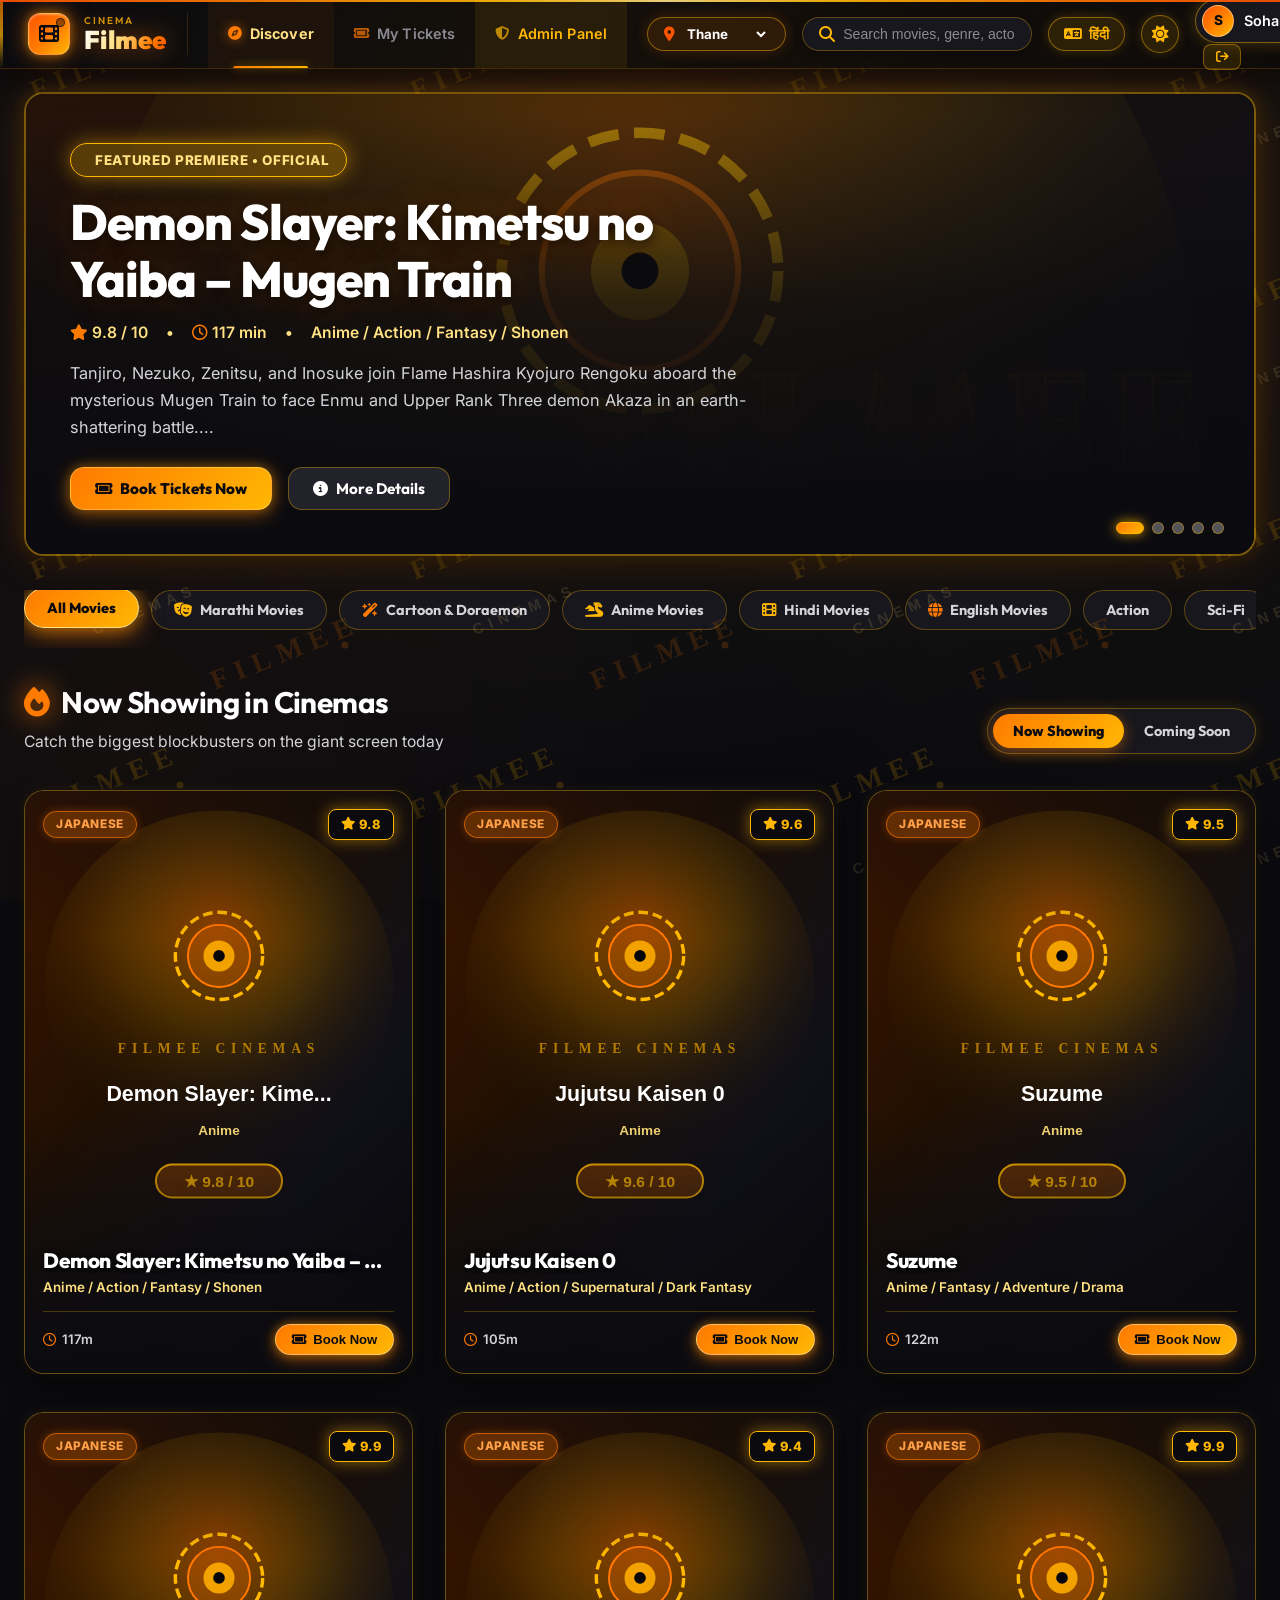
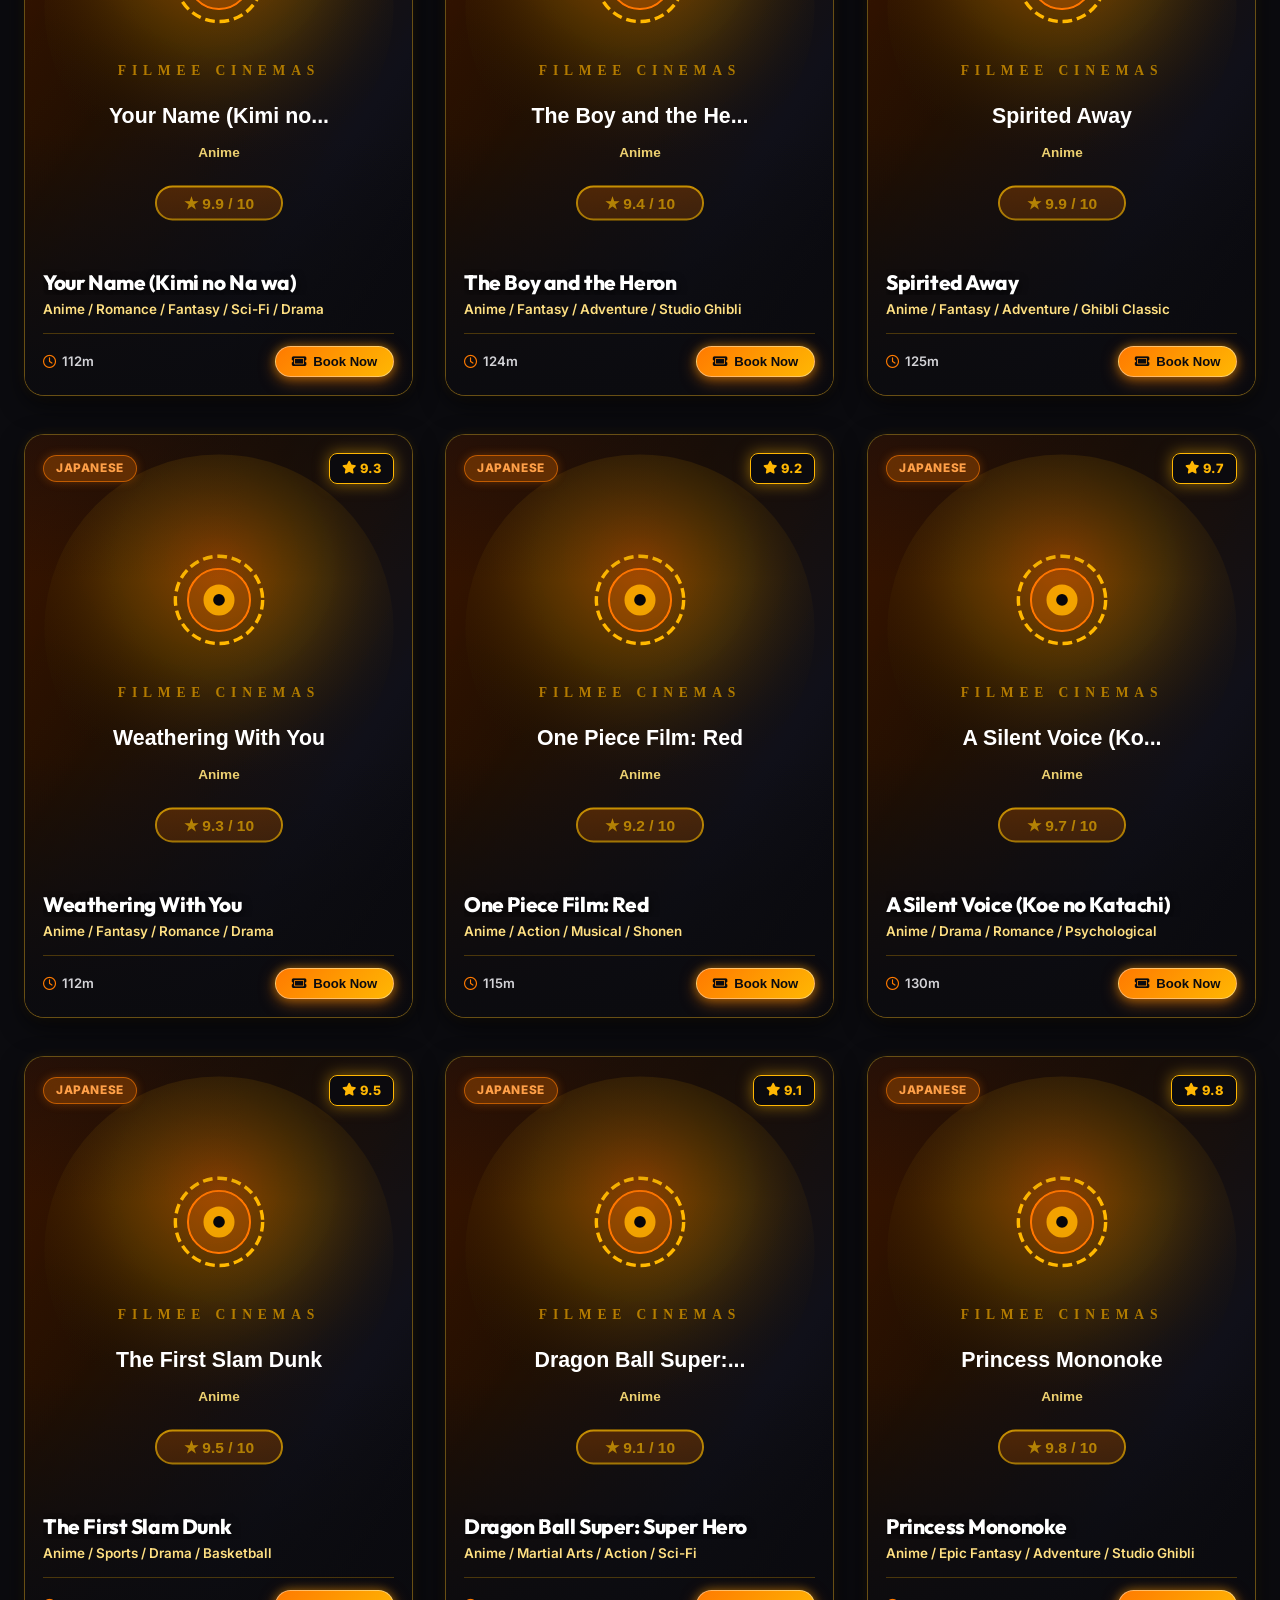
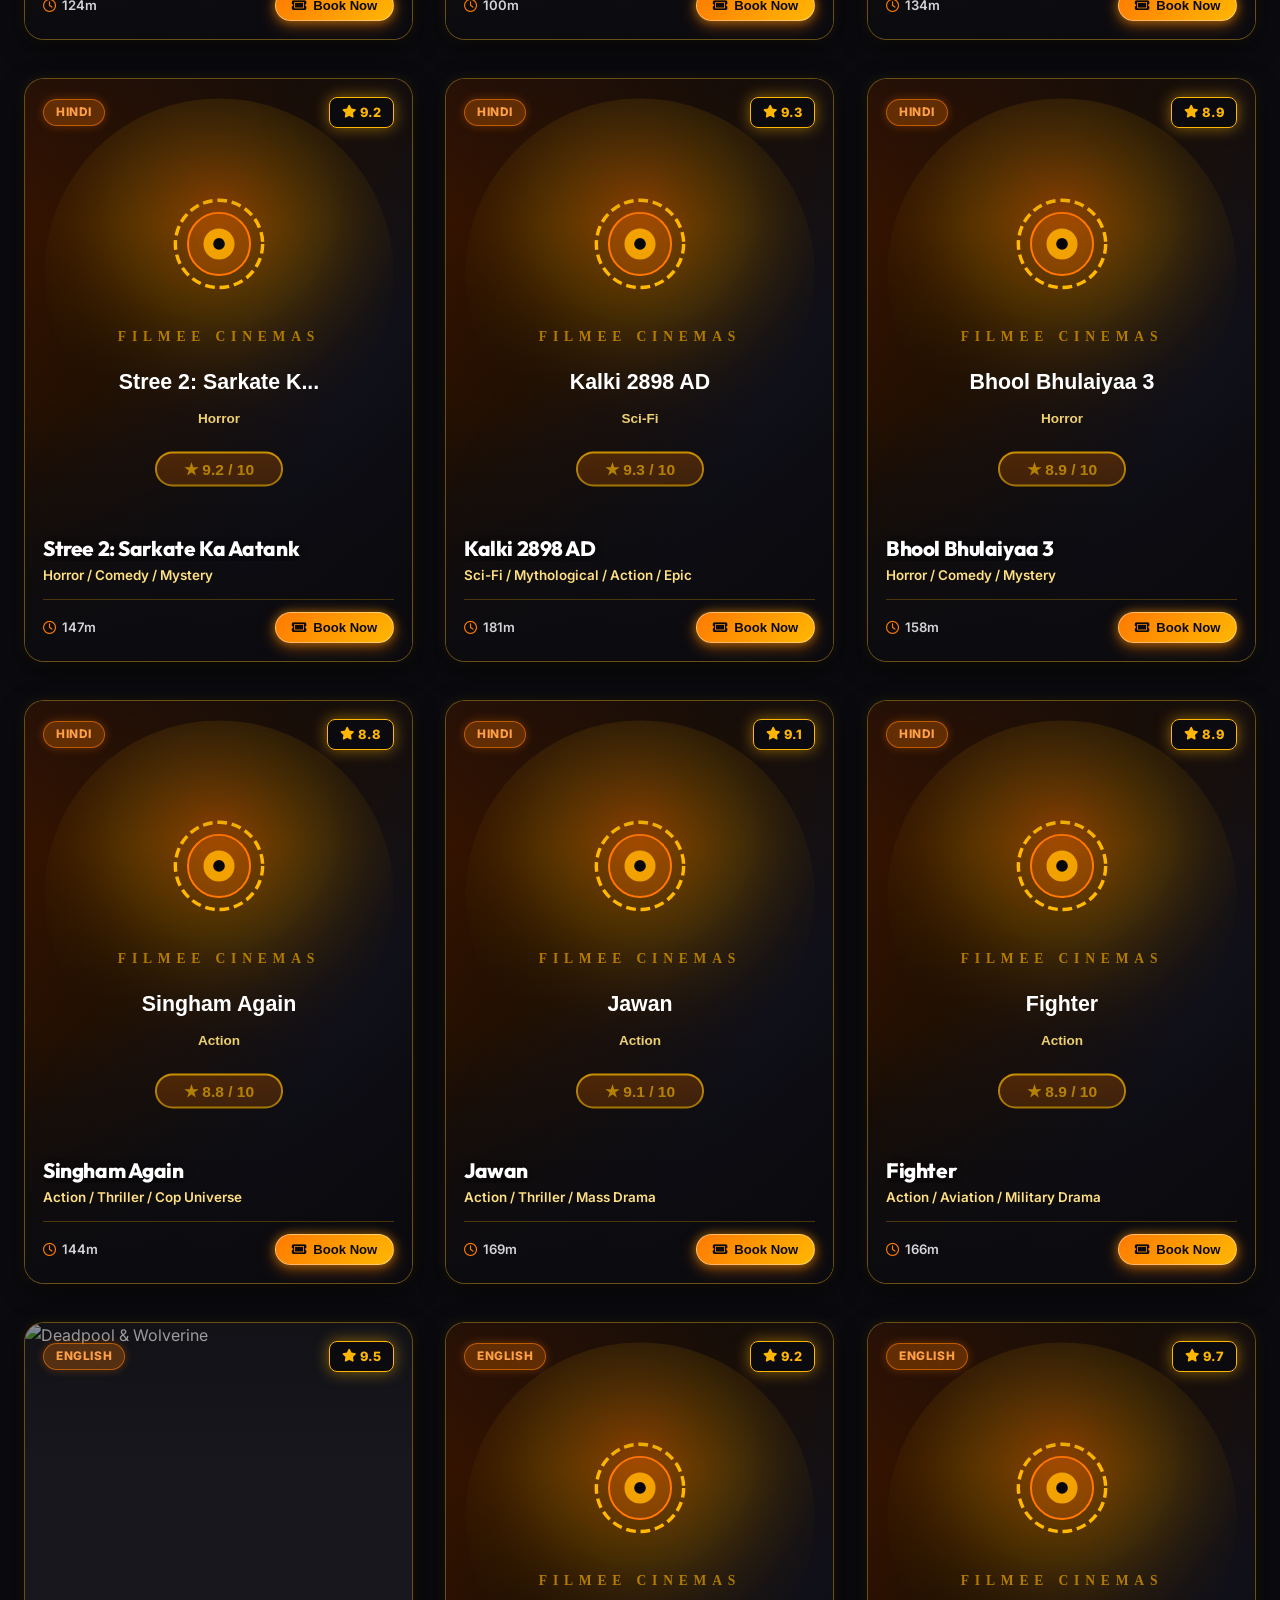
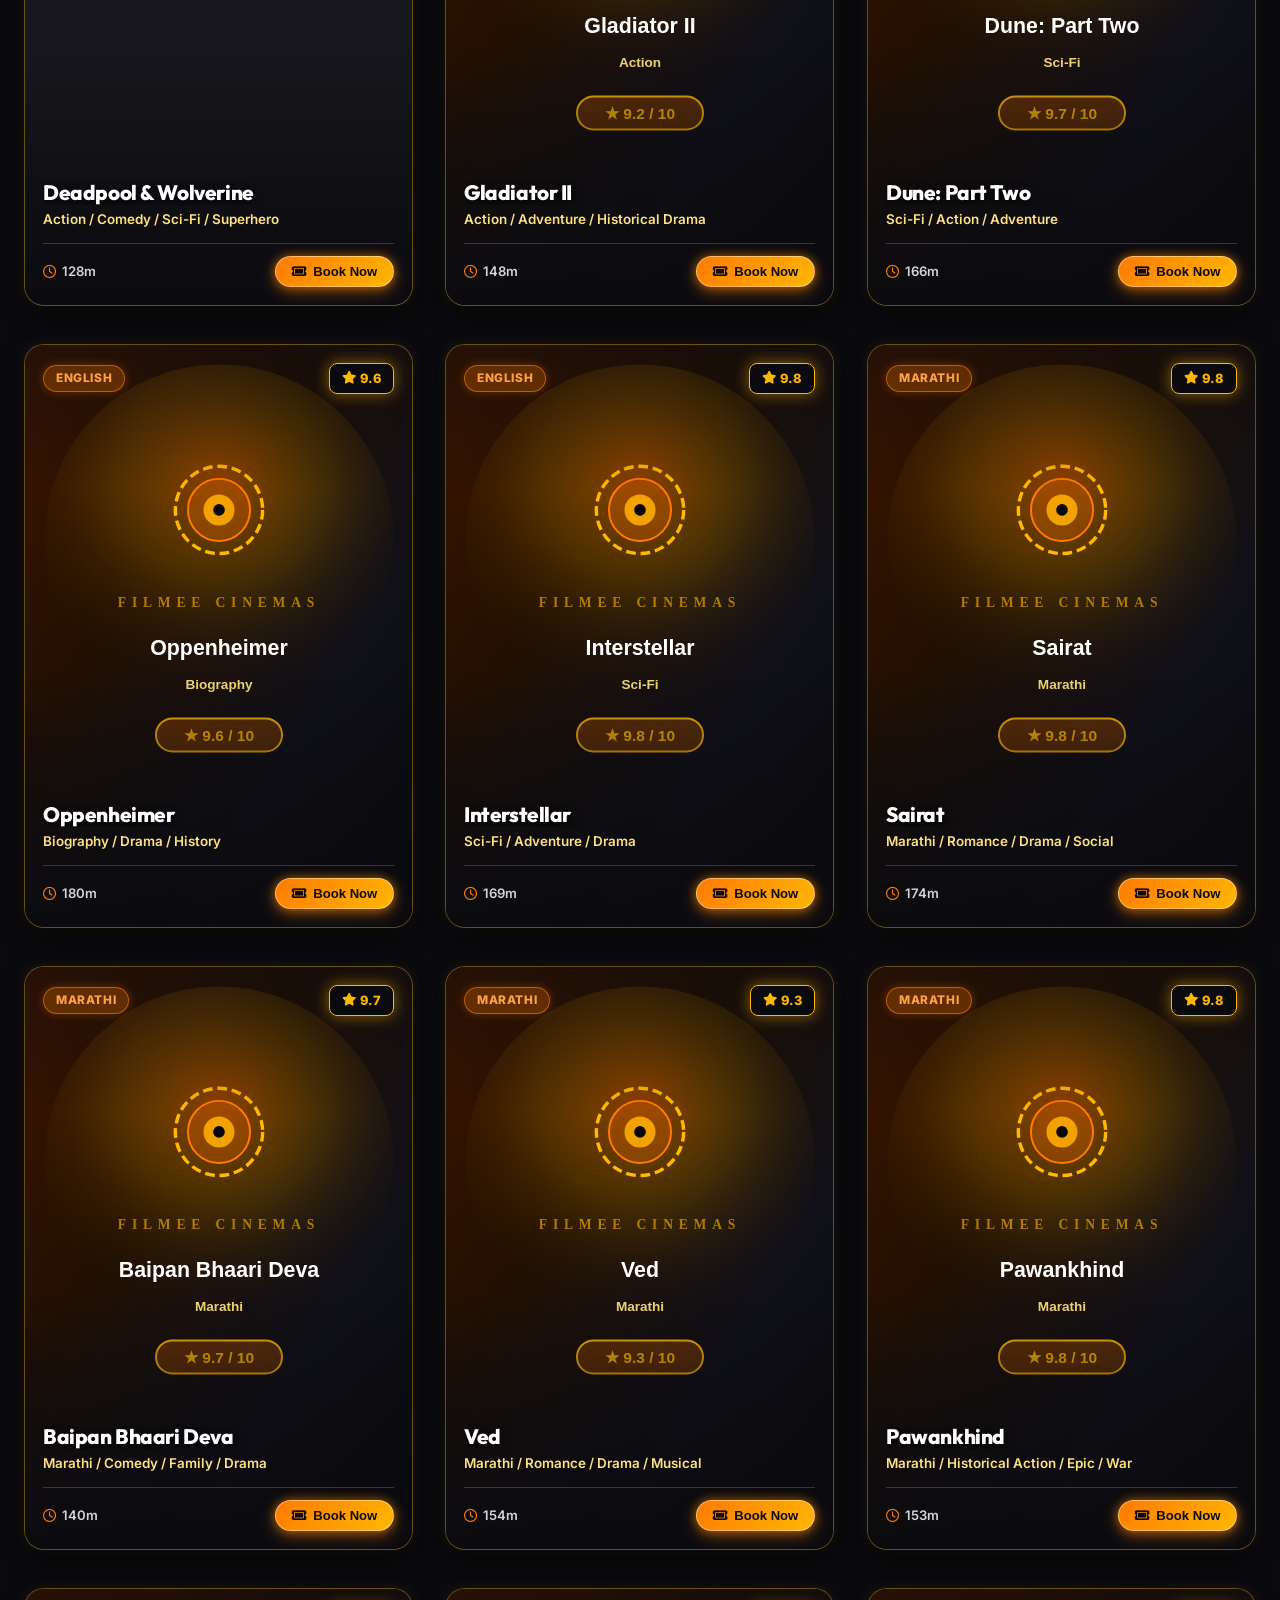
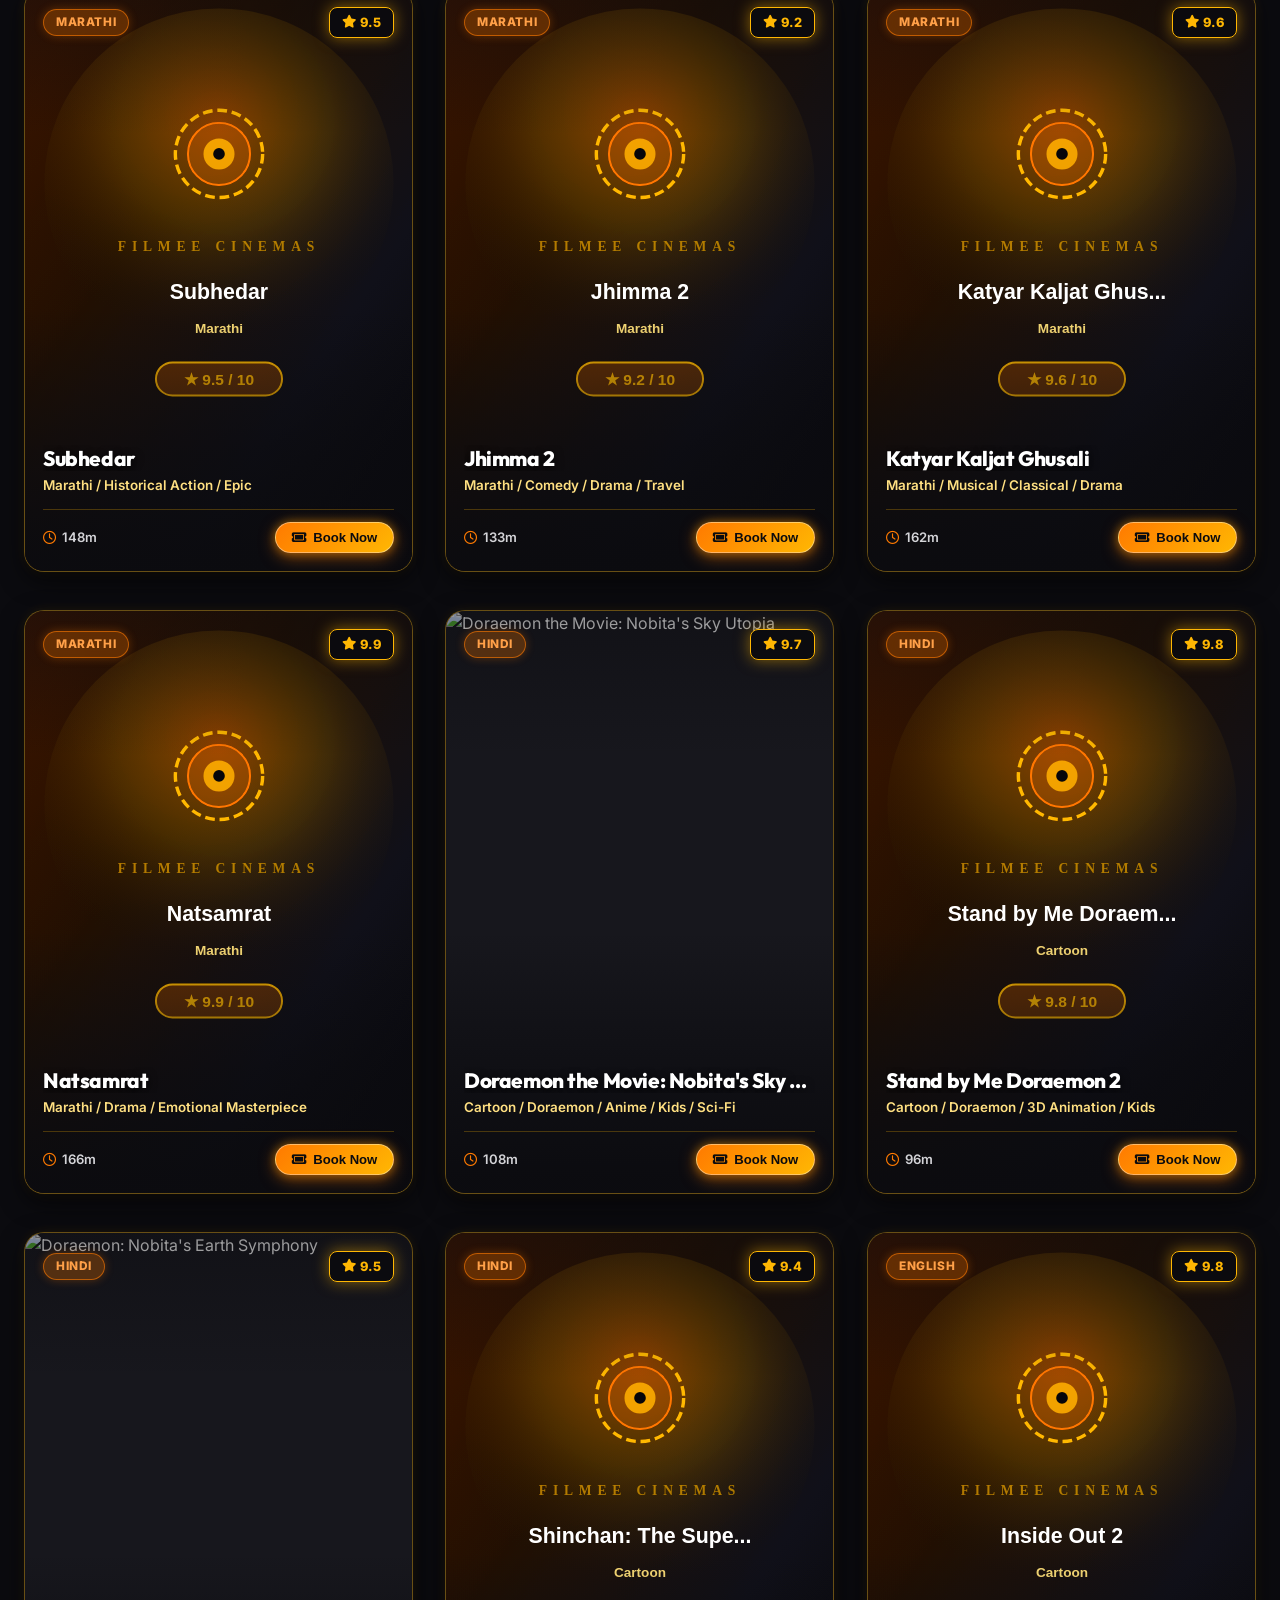
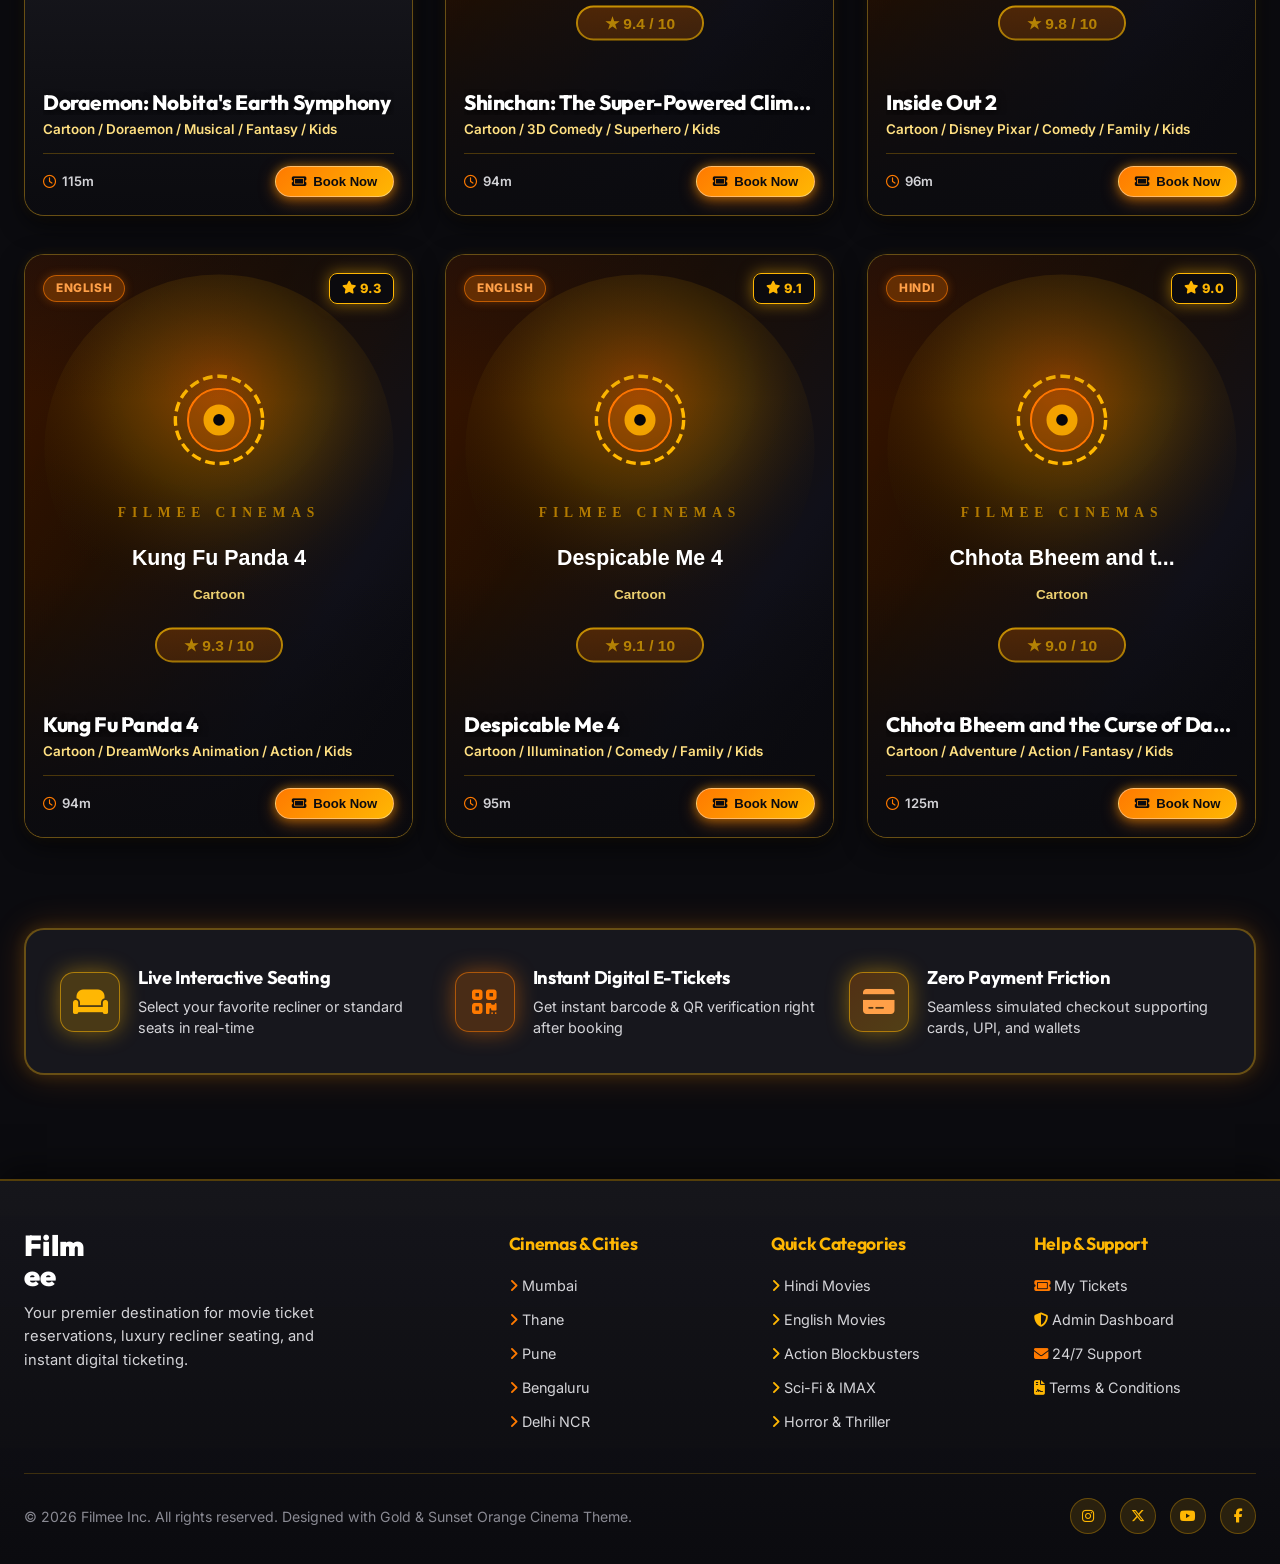
==== commit f38aa2a5: "feat: premium cinematic navbar redesign - gradient bg, film-reel icon, underline tabs, prism accent " ====
--- a/src/main/webapp/index.html
+++ b/src/main/webapp/index.html
@@ -27,7 +27,10 @@
         <div class="brand-icon">
           <i class="fa-solid fa-film"></i>
         </div>
-        <span class="brand-name">Film<span>ee</span></span>
+        <span class="brand-name">
+          <span class="brand-label">Cinema</span>
+          <span class="brand-wordmark">Filmee</span>
+        </span>
       </div>
 
       <nav class="nav-menu">
--- a/src/main/webapp/css/style.css
+++ b/src/main/webapp/css/style.css
@@ -106,8 +106,28 @@
   background-image: url("data:image/svg+xml,%3Csvg width='380' height='240' viewBox='0 0 380 240' xmlns='http://www.w3.org/2000/svg'%3E%3Cg fill='none' fill-rule='evenodd'%3E%3Ctext x='35' y='100' transform='rotate(-22 35 100)' font-family='Cinzel, serif' font-weight='900' font-size='28' letter-spacing='8' fill='%23D97706' fill-opacity='0.16'%3EFILMEE%3C/text%3E%3Ctext x='215' y='210' transform='rotate(-22 215 210)' font-family='Cinzel, serif' font-weight='900' font-size='28' letter-spacing='8' fill='%23EA580C' fill-opacity='0.15'%3EFILMEE%3C/text%3E%3Ctext x='95' y='155' transform='rotate(-22 95 155)' font-family='Bebas Neue, sans-serif' font-weight='700' font-size='15' letter-spacing='6' fill='%23B45309' fill-opacity='0.14'%3ECINEMAS%3C/text%3E%3Ccircle cx='180' cy='65' r='3.5' fill='%23D97706' fill-opacity='0.18'/%3E%3Ccircle cx='345' cy='165' r='3.5' fill='%23EA580C' fill-opacity='0.18'/%3E%3C/g%3E%3C/svg%3E");
 }
 
-[data-theme="light"] .brand-name {
-  color: #18181B;
+[data-theme="light"] .navbar {
+  background: linear-gradient(
+    105deg,
+    rgba(255, 255, 255, 0.97) 0%,
+    rgba(255, 252, 244, 0.96) 40%,
+    rgba(255, 248, 235, 0.95) 100%
+  );
+  box-shadow:
+    0 1px 0 rgba(217, 119, 6, 0.25),
+    0 4px 24px rgba(0, 0, 0, 0.08),
+    0 2px 12px rgba(255, 122, 0, 0.06);
+}
+
+[data-theme="light"] .brand-name .brand-wordmark {
+  background: linear-gradient(110deg, #B45309 0%, #D97706 40%, #EA580C 80%, #C2410C 100%);
+  -webkit-background-clip: text;
+  -webkit-text-fill-color: transparent;
+  filter: drop-shadow(0 0 8px rgba(234, 88, 12, 0.3));
+}
+
+[data-theme="light"] .brand-name .brand-label {
+  color: #D97706;
 }
 
 [data-theme="light"] .section-title,
@@ -366,16 +386,59 @@
   position: sticky;
   top: 0;
   z-index: 100;
-  backdrop-filter: blur(18px);
-  background: var(--bg-glass);
-  border-bottom: 2px solid rgba(255, 183, 3, 0.28);
-  box-shadow: 0 4px 25px rgba(0, 0, 0, 0.6), 0 1px 15px rgba(255, 122, 0, 0.12);
+  backdrop-filter: blur(24px) saturate(180%);
+  -webkit-backdrop-filter: blur(24px) saturate(180%);
+  background: linear-gradient(
+    105deg,
+    rgba(11, 11, 15, 0.98) 0%,
+    rgba(20, 16, 10, 0.97) 40%,
+    rgba(14, 11, 10, 0.96) 100%
+  );
+  border-bottom: none;
+  box-shadow:
+    0 1px 0 rgba(255, 183, 3, 0.18),
+    0 6px 32px rgba(0, 0, 0, 0.75),
+    0 2px 20px rgba(255, 84, 0, 0.08);
+}
+
+/* Top prism accent stripe */
+.navbar::before {
+  content: "";
+  position: absolute;
+  top: 0;
+  left: 0;
+  right: 0;
+  height: 2px;
+  background: linear-gradient(
+    90deg,
+    #FF5400 0%,
+    #FF7A00 18%,
+    #FFB703 38%,
+    #FFE082 52%,
+    #FFB703 66%,
+    #FF7A00 82%,
+    #FF5400 100%
+  );
+  opacity: 0.9;
+}
+
+/* Left cinema reel accent bar */
+.navbar::after {
+  content: "";
+  position: absolute;
+  top: 2px;
+  left: 0;
+  width: 3px;
+  bottom: 0;
+  background: linear-gradient(180deg, #FF7A00 0%, #FFB703 50%, rgba(255, 183, 3, 0) 100%);
+  opacity: 0.7;
 }
 
 .nav-container {
   max-width: 1280px;
   margin: 0 auto;
-  padding: 14px 24px;
+  padding: 0 28px;
+  height: 68px;
   display: flex;
   align-items: center;
   justify-content: space-between;
@@ -385,75 +448,154 @@
 .nav-brand {
   display: flex;
   align-items: center;
-  gap: 12px;
+  gap: 14px;
   cursor: pointer;
+  padding-right: 20px;
+  border-right: 1px solid rgba(255, 183, 3, 0.15);
+  transition: var(--transition);
+}
+
+.nav-brand:hover .brand-icon {
+  transform: scale(1.08) rotate(-4deg);
+  box-shadow: 0 0 30px rgba(255, 122, 0, 0.8), 0 0 60px rgba(255, 183, 3, 0.3);
 }
 
 .brand-icon {
-  width: 44px;
-  height: 44px;
-  border-radius: var(--radius-md);
-  background: var(--accent-cinema-gradient);
+  width: 42px;
+  height: 42px;
+  border-radius: 12px;
+  background: linear-gradient(135deg, #FF5400 0%, #FF7A00 50%, #FFB703 100%);
   display: flex;
   align-items: center;
   justify-content: center;
-  font-size: 1.35rem;
+  font-size: 1.25rem;
   color: #0B0B0F;
-  box-shadow: 0 0 25px rgba(255, 183, 3, 0.7), 0 0 12px rgba(255, 122, 0, 0.5);
-  border: 1px solid rgba(255, 255, 255, 0.4);
+  box-shadow: 0 0 22px rgba(255, 122, 0, 0.6), 0 0 8px rgba(255, 183, 3, 0.4), inset 0 1px 2px rgba(255, 255, 255, 0.35);
+  border: 1px solid rgba(255, 255, 255, 0.25);
+  position: relative;
+  overflow: hidden;
+  transition: all 0.3s cubic-bezier(0.34, 1.56, 0.64, 1);
+  flex-shrink: 0;
+}
+
+/* Film reel hole dot on icon */
+.brand-icon::after {
+  content: "";
+  position: absolute;
+  top: 4px;
+  right: 4px;
+  width: 7px;
+  height: 7px;
+  border-radius: 50%;
+  background: rgba(0, 0, 0, 0.4);
+  border: 1px solid rgba(0, 0, 0, 0.6);
 }
 
 .brand-name {
   font-family: var(--font-heading);
-  font-size: 1.75rem;
-  font-weight: 800;
+  font-size: 1.6rem;
+  font-weight: 900;
   color: #fff;
-  letter-spacing: -0.02em;
-}
-.brand-name span {
-  background: linear-gradient(135deg, #FF5400 0%, #FF7A00 40%, #FFB703 80%, #FFE082 100%);
+  letter-spacing: 0.01em;
+  line-height: 1;
+  display: flex;
+  flex-direction: column;
+  gap: 1px;
+}
+
+.brand-name .brand-label {
+  font-size: 0.62rem;
+  font-weight: 600;
+  letter-spacing: 0.2em;
+  text-transform: uppercase;
+  color: var(--accent-gold);
+  opacity: 0.8;
+  line-height: 1;
+}
+
+.brand-name .brand-wordmark {
+  background: linear-gradient(110deg, #fff 0%, #FFE082 40%, #FF7A00 80%, #FF5400 100%);
   -webkit-background-clip: text;
   -webkit-text-fill-color: transparent;
-  filter: drop-shadow(0 0 10px rgba(255, 183, 3, 0.4));
+  filter: drop-shadow(0 0 12px rgba(255, 122, 0, 0.5));
+  line-height: 1;
 }
 
 .nav-menu {
   display: flex;
-  align-items: center;
-  gap: 10px;
+  align-items: stretch;
+  gap: 0;
+  height: 100%;
+  align-self: stretch;
 }
 
 .nav-link {
   display: flex;
   align-items: center;
   gap: 8px;
-  padding: 8px 18px;
-  border-radius: var(--radius-full);
+  padding: 0 20px;
   font-weight: 600;
-  font-size: 0.92rem;
-  color: var(--text-secondary);
-  transition: var(--transition);
-  border: 1px solid transparent;
+  font-size: 0.9rem;
+  color: var(--text-muted);
+  transition: color 0.22s ease, background 0.22s ease;
+  border: none;
+  background: transparent;
+  position: relative;
+  letter-spacing: 0.01em;
+  white-space: nowrap;
+}
+
+/* Underline slide indicator */
+.nav-link::after {
+  content: "";
+  position: absolute;
+  bottom: 0;
+  left: 50%;
+  transform: translateX(-50%) scaleX(0);
+  width: 60%;
+  height: 2.5px;
+  border-radius: 2px 2px 0 0;
+  background: linear-gradient(90deg, #FF7A00, #FFB703);
+  transition: transform 0.28s cubic-bezier(0.34, 1.56, 0.64, 1);
+  transform-origin: center bottom;
 }
 
 .nav-link i {
+  font-size: 0.85rem;
   color: var(--accent-orange);
-  transition: var(--transition);
-}
-
-.nav-link:hover, .nav-link.active {
+  opacity: 0.7;
+  transition: all 0.22s ease;
+}
+
+.nav-link:hover {
+  color: #FFE082;
+  background: rgba(255, 183, 3, 0.04);
+}
+
+.nav-link:hover i {
+  opacity: 1;
   color: #FFB703;
-  background: rgba(255, 183, 3, 0.14);
-  border-color: rgba(255, 183, 3, 0.45);
-}
-.nav-link:hover i, .nav-link.active i {
-  color: #FFB703;
-  filter: drop-shadow(0 0 8px rgba(255, 183, 3, 0.6));
-}
+}
+
+.nav-link:hover::after {
+  transform: translateX(-50%) scaleX(0.7);
+}
+
 .nav-link.active {
-  color: #FFB703;
-  font-weight: 800;
-  box-shadow: 0 0 20px rgba(255, 183, 3, 0.35);
+  color: #FFE082;
+  font-weight: 700;
+  background: rgba(255, 122, 0, 0.06);
+}
+
+.nav-link.active i {
+  opacity: 1;
+  color: #FF7A00;
+  filter: drop-shadow(0 0 6px rgba(255, 122, 0, 0.7));
+}
+
+.nav-link.active::after {
+  transform: translateX(-50%) scaleX(1);
+  box-shadow: 0 0 8px rgba(255, 183, 3, 0.6);
 }
 
 .admin-nav-link {
